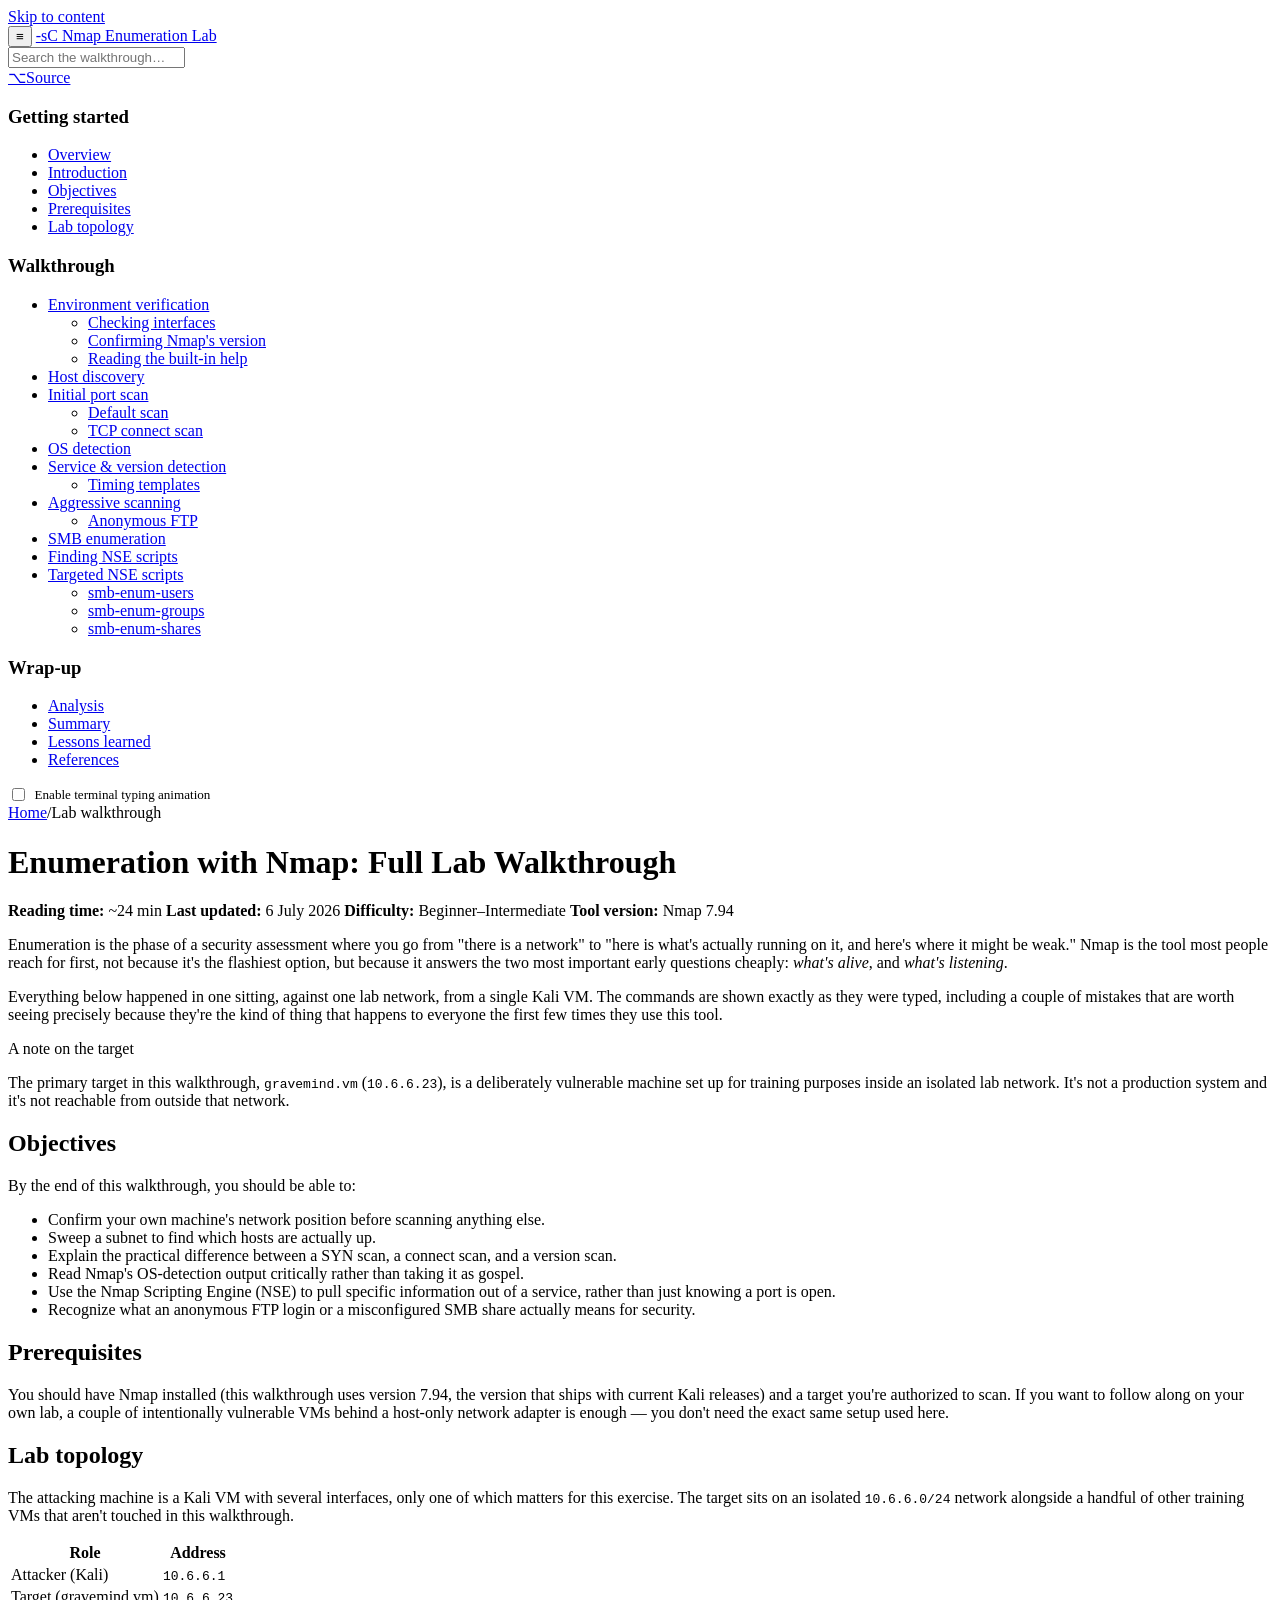
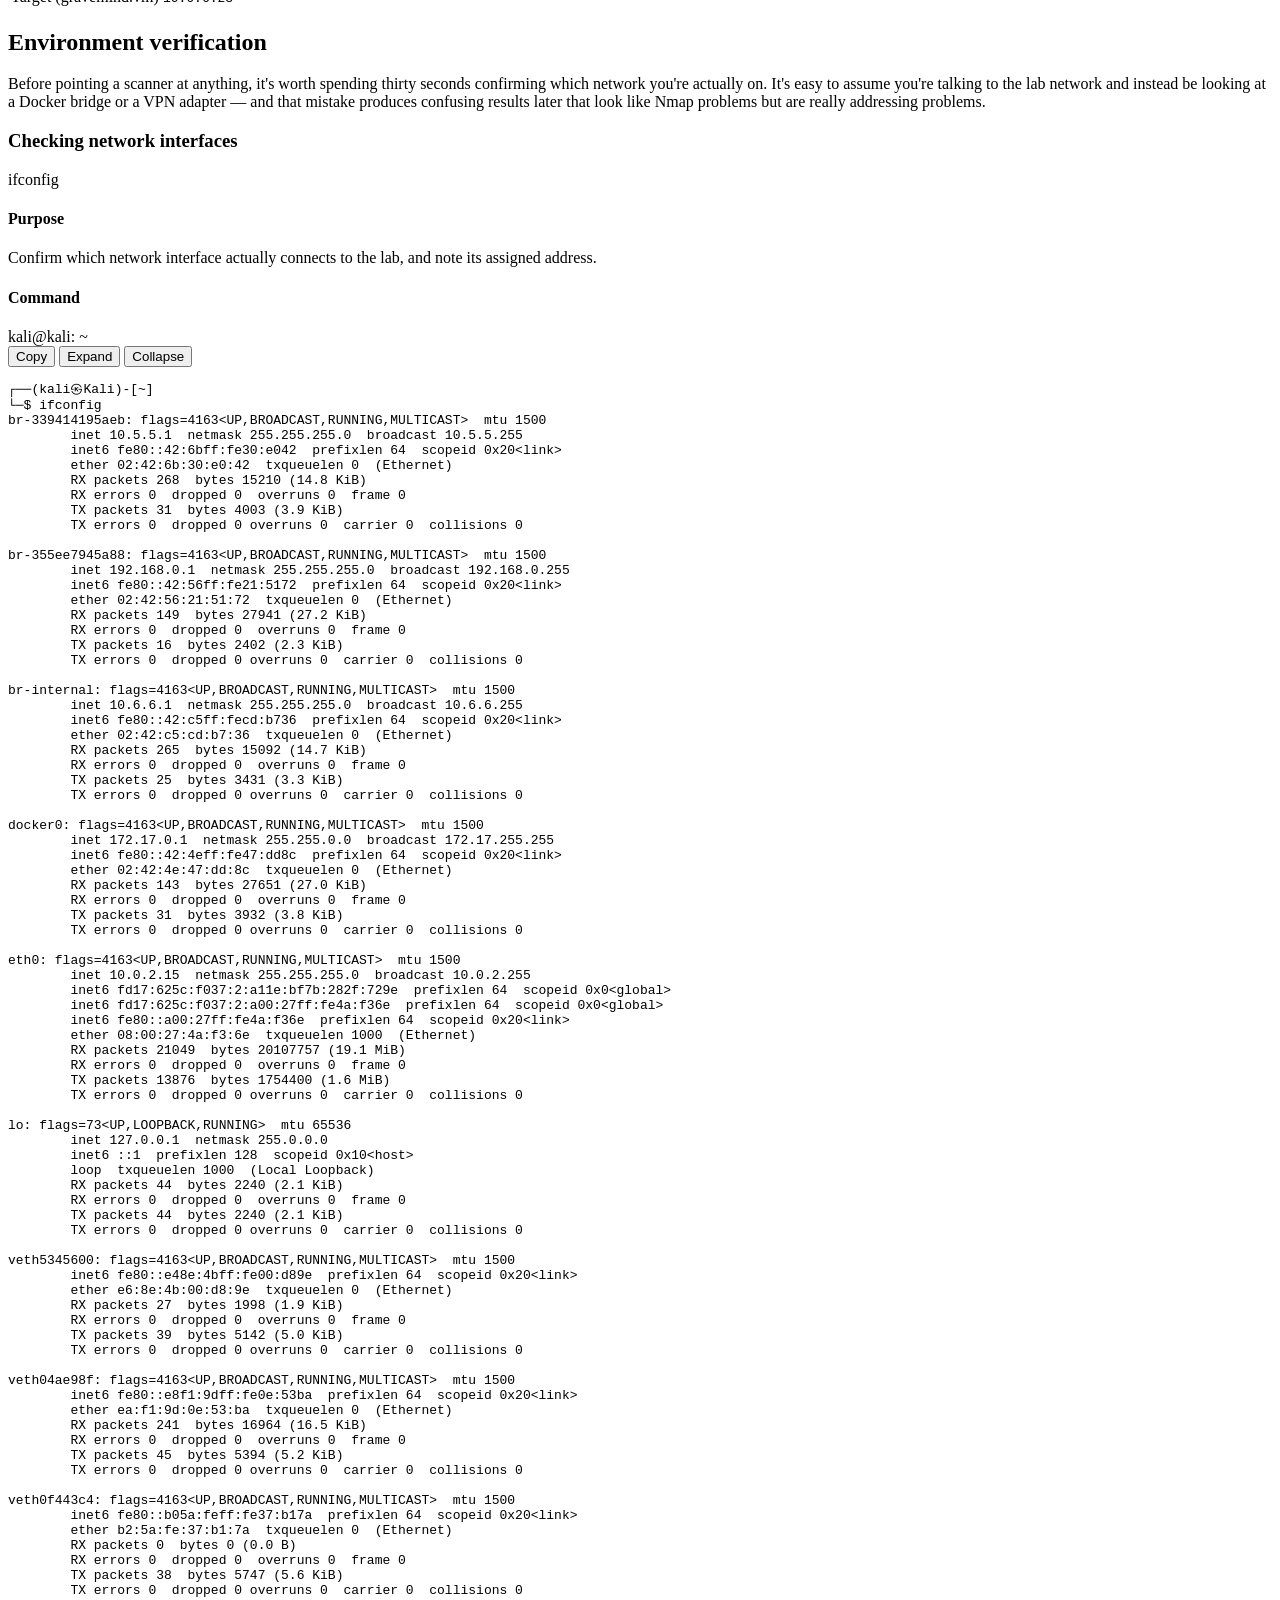
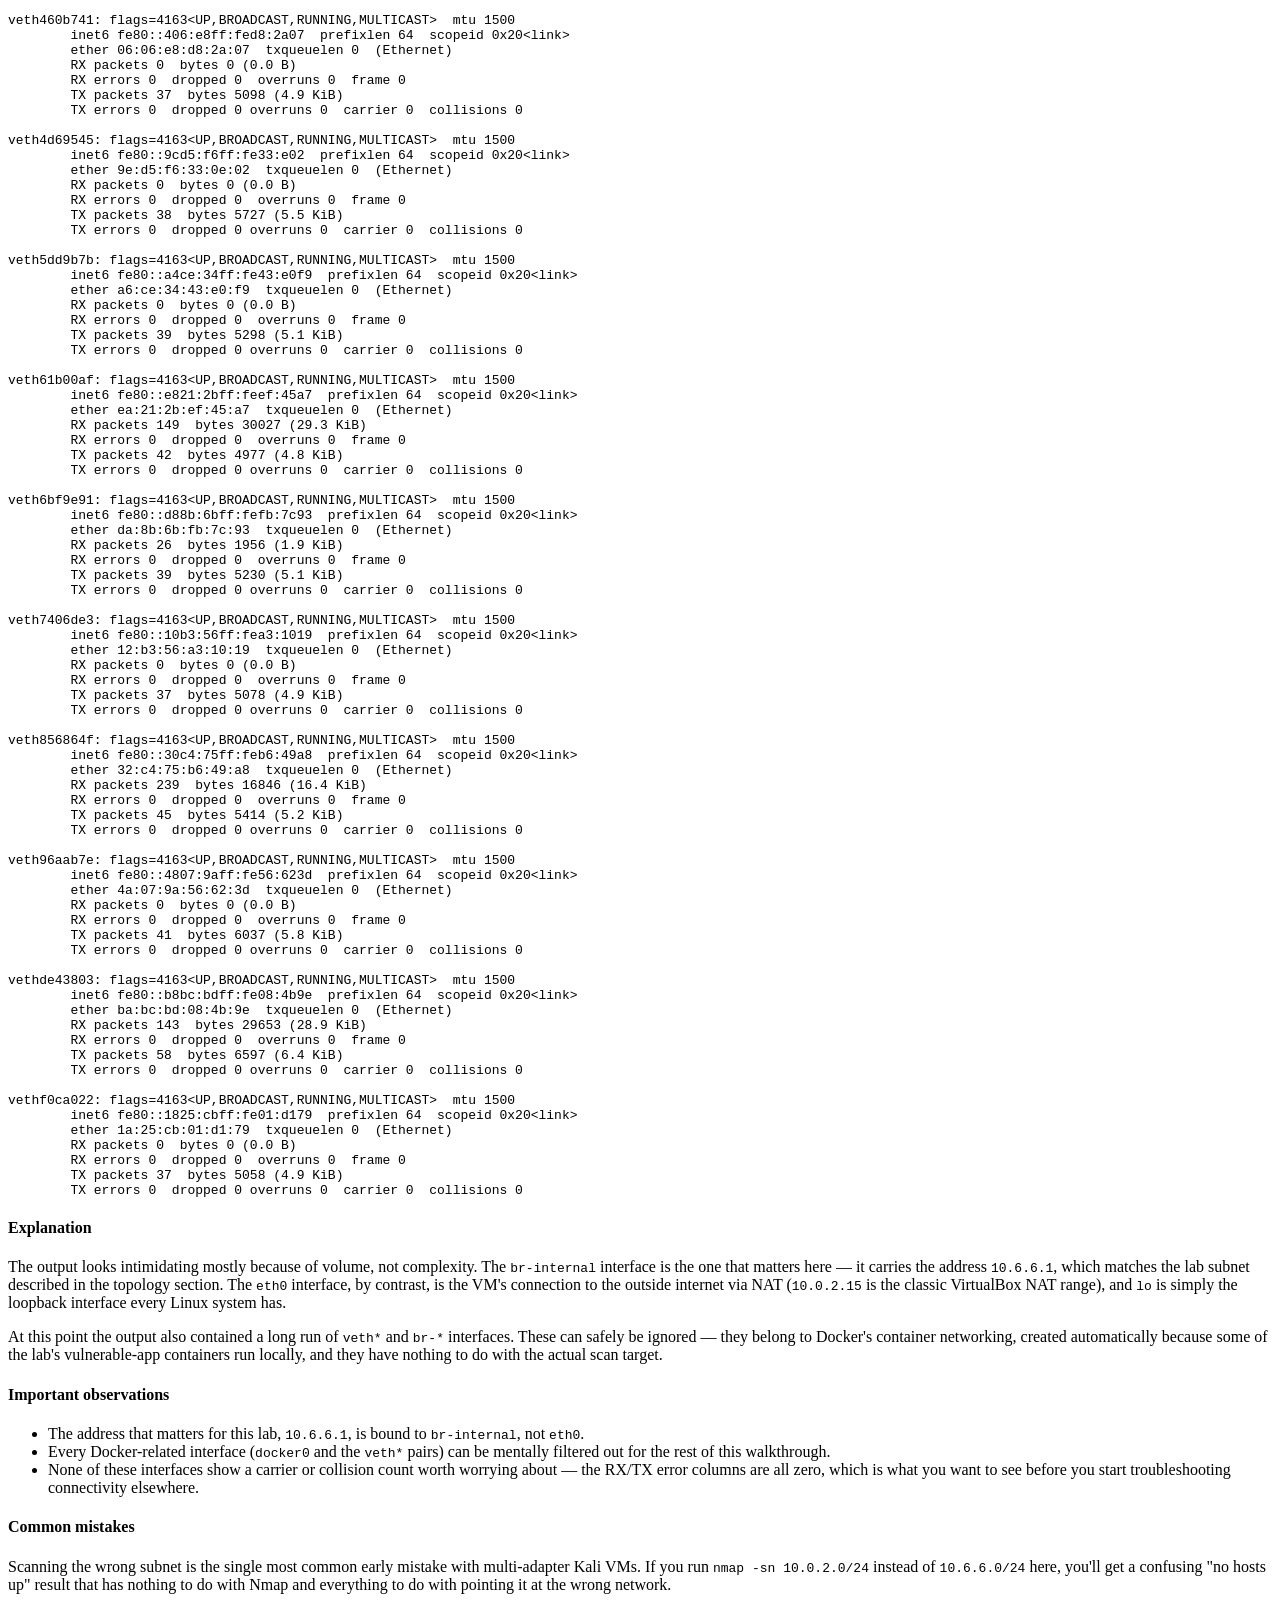
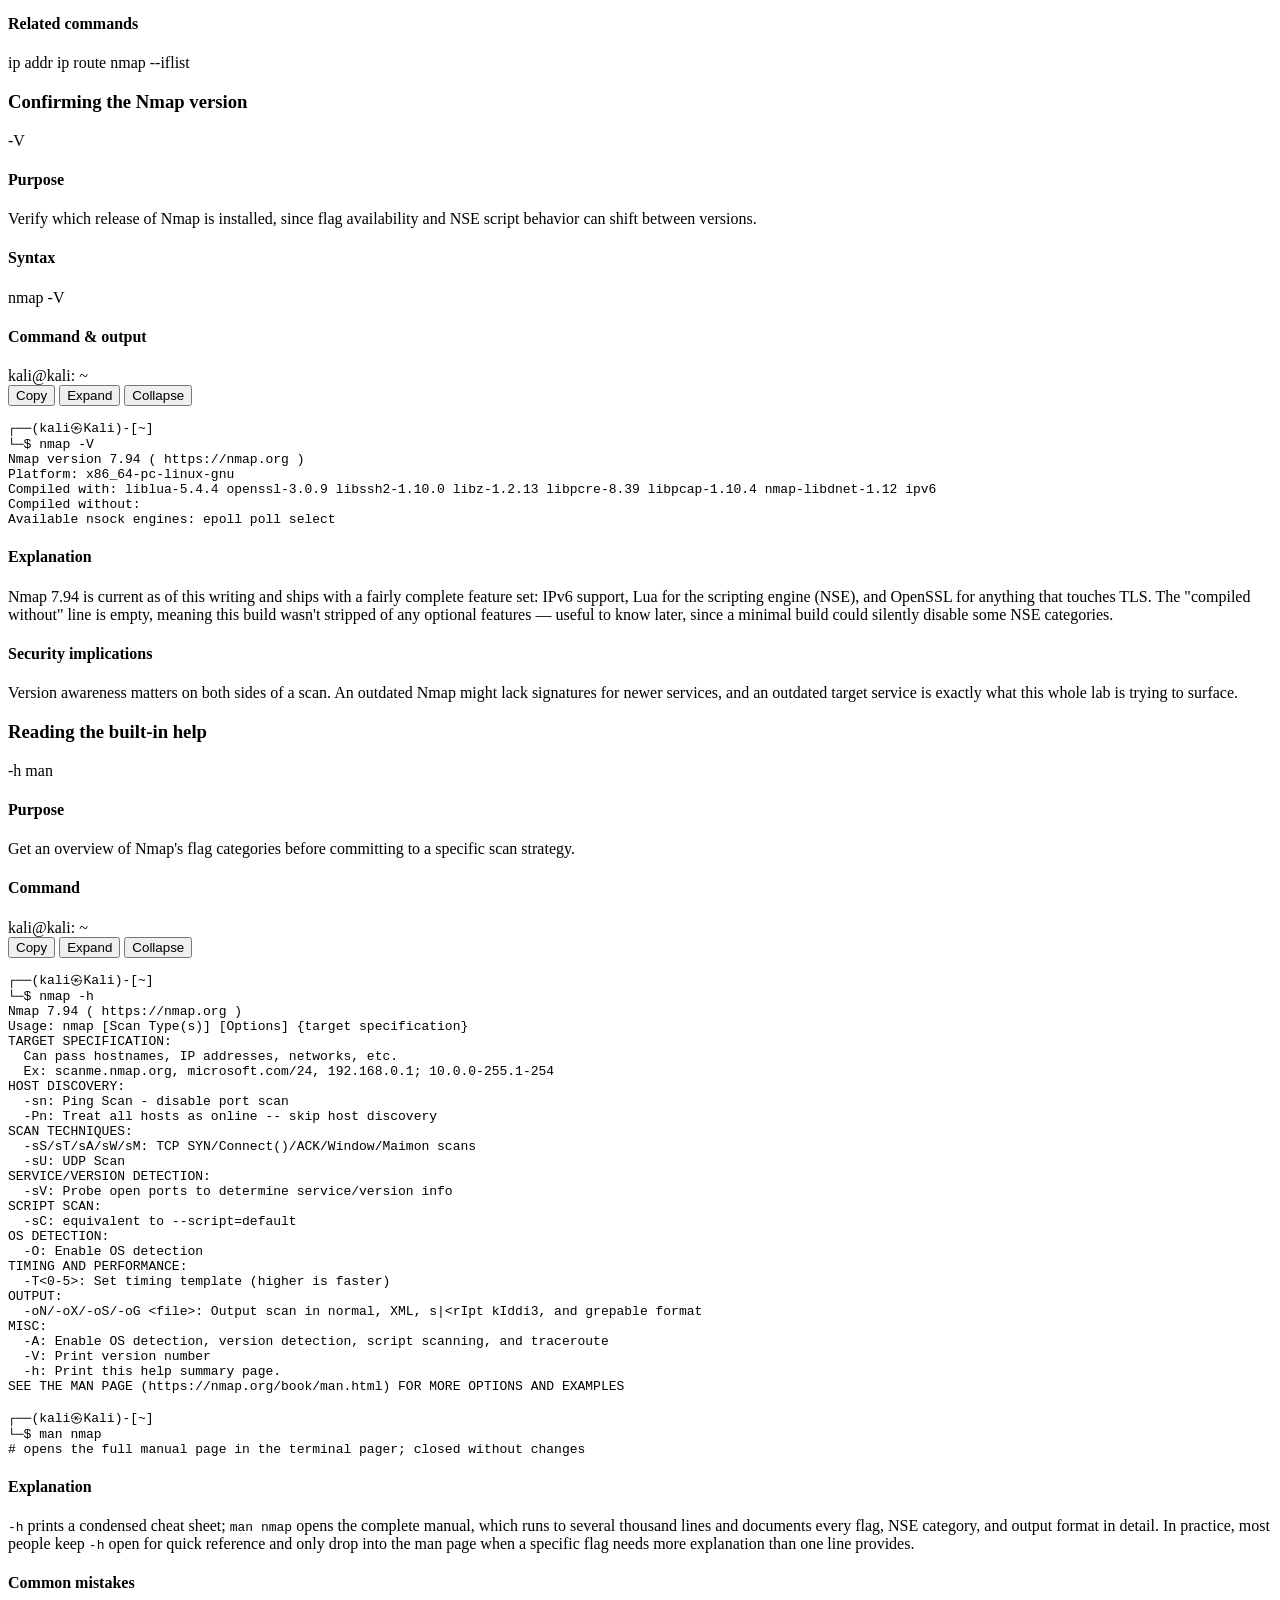
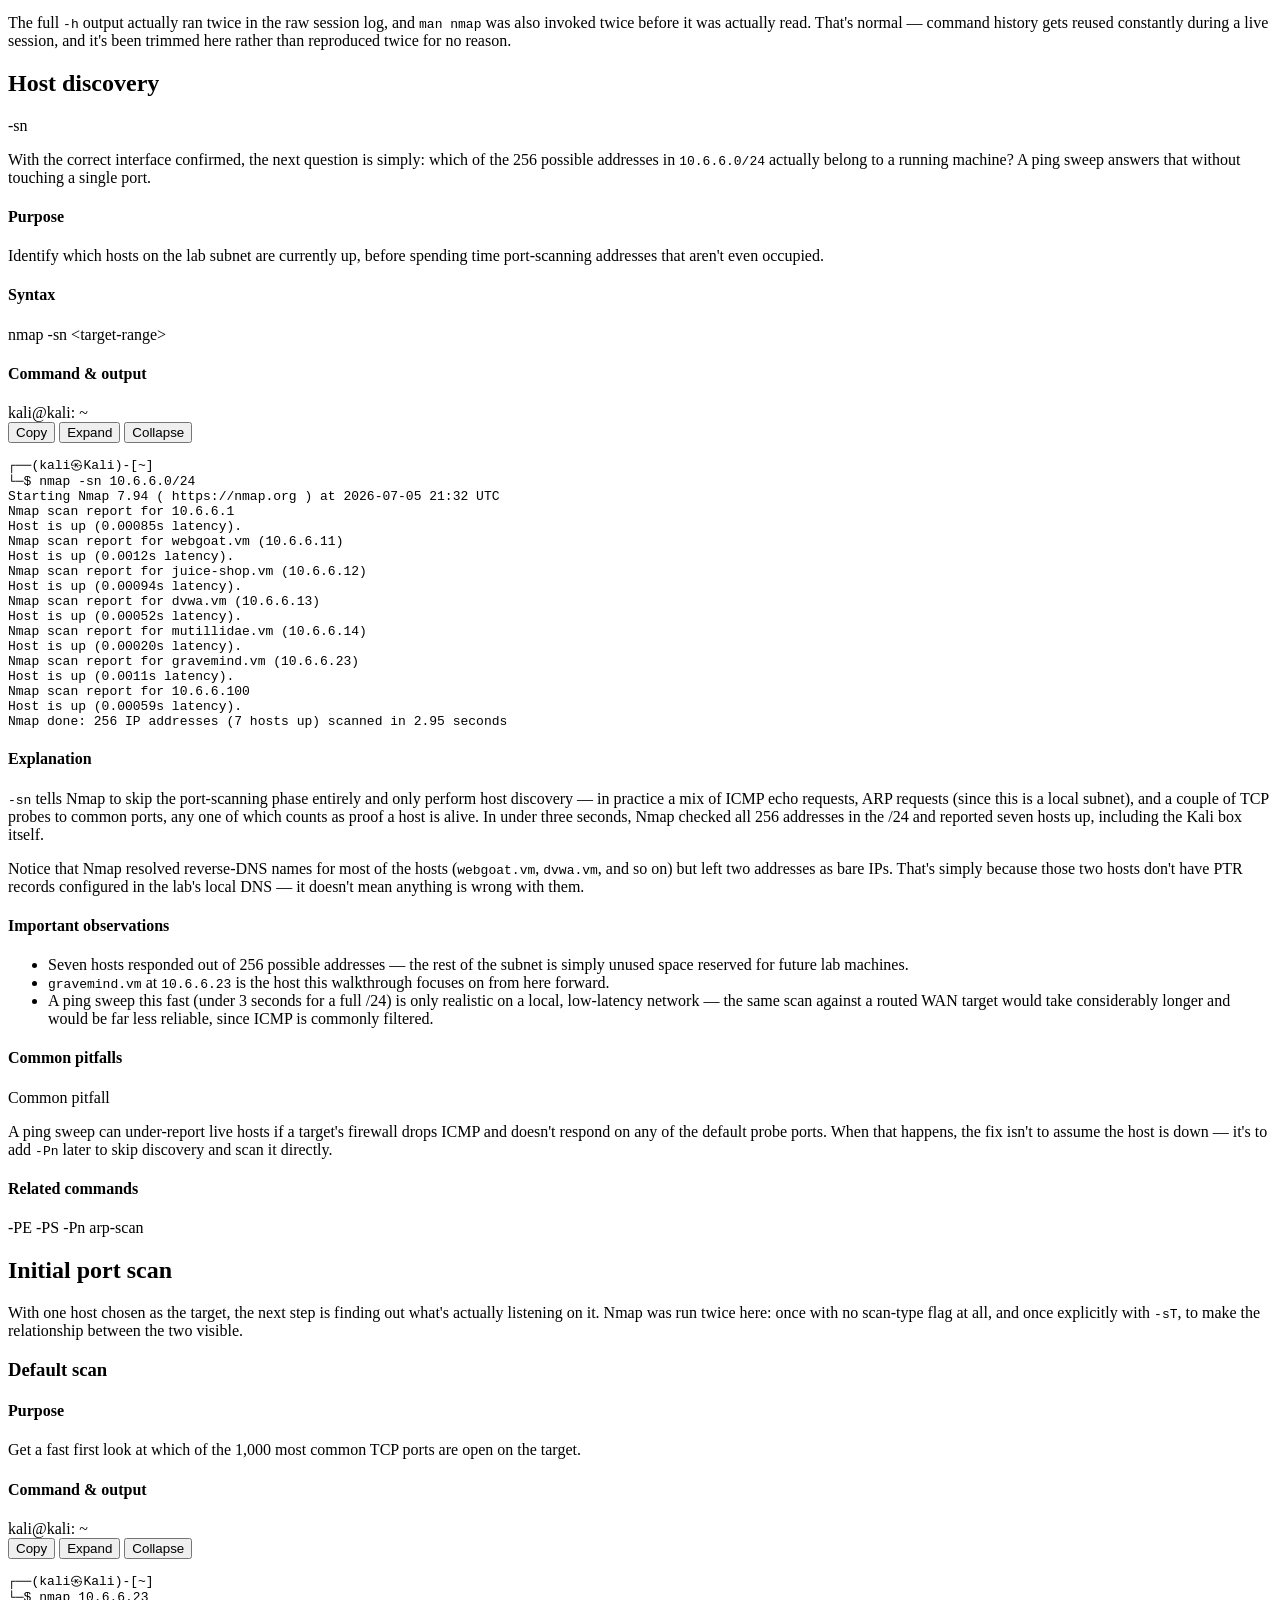
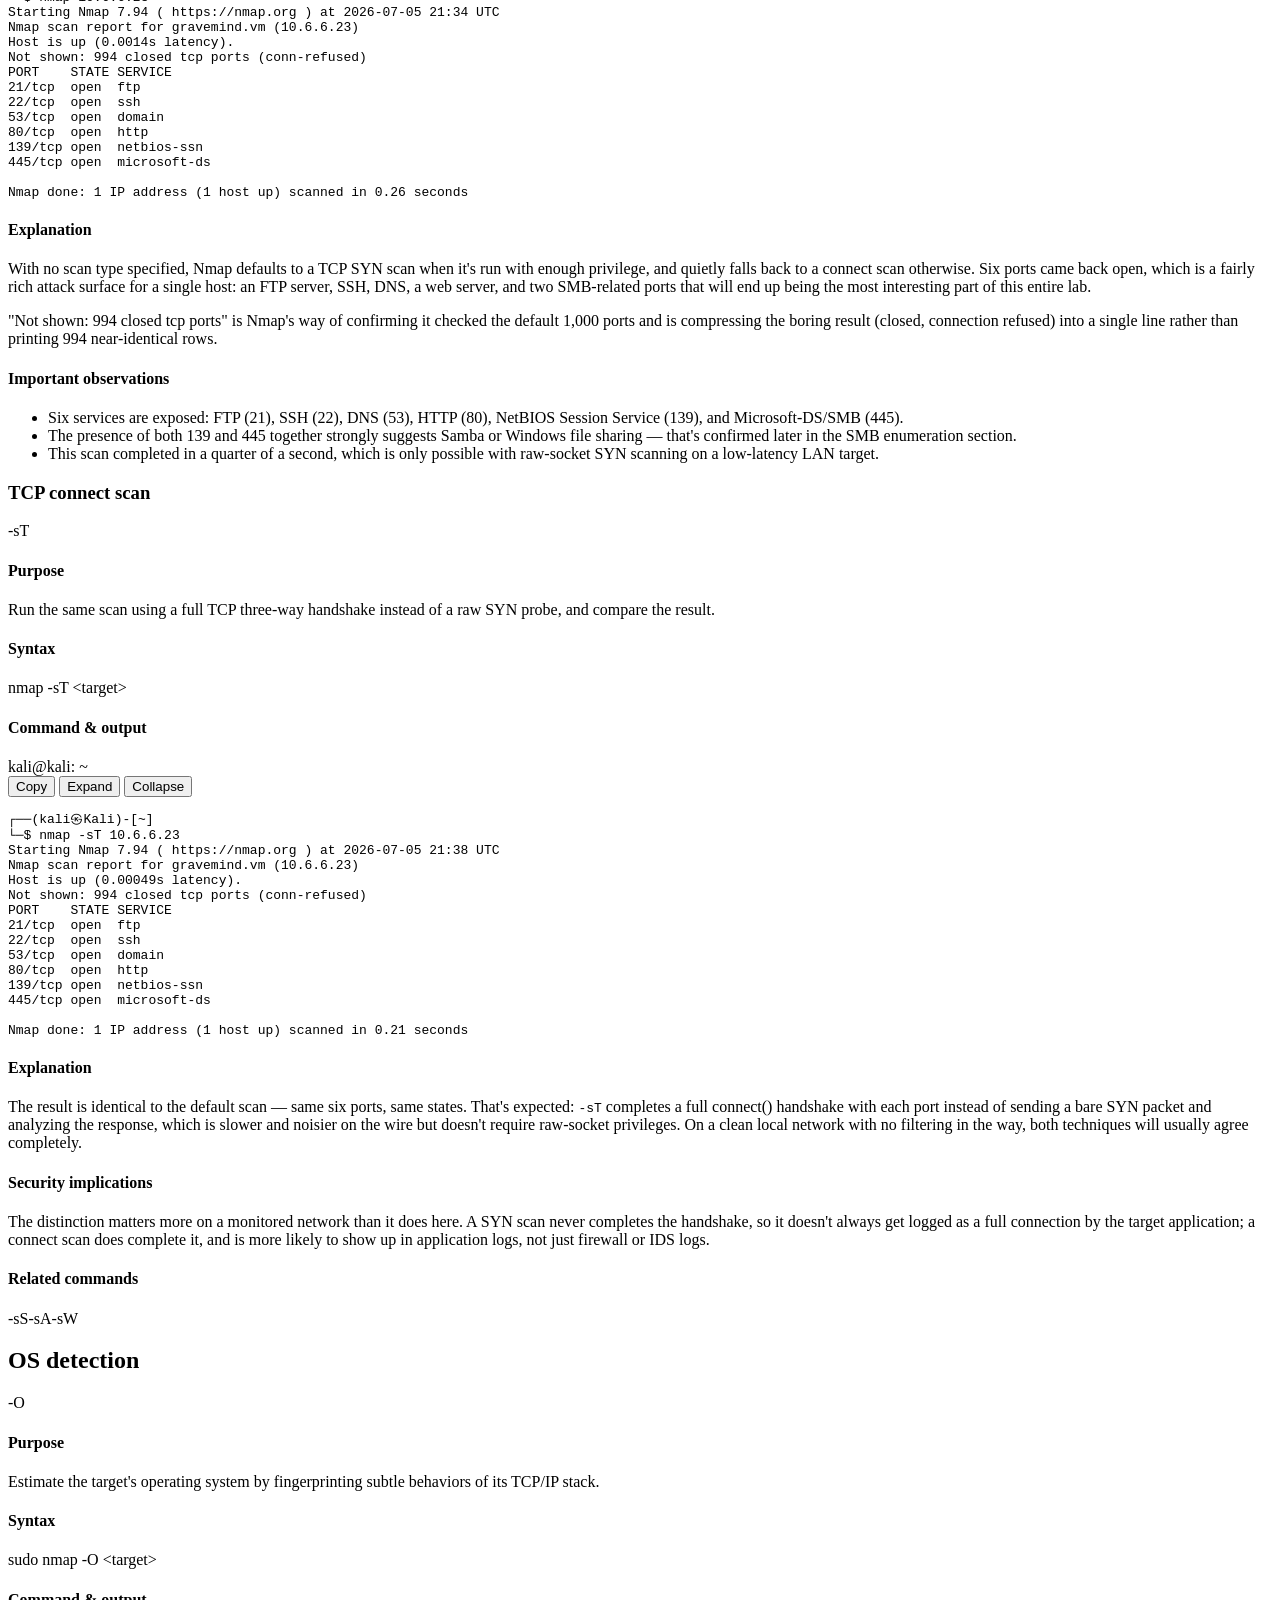
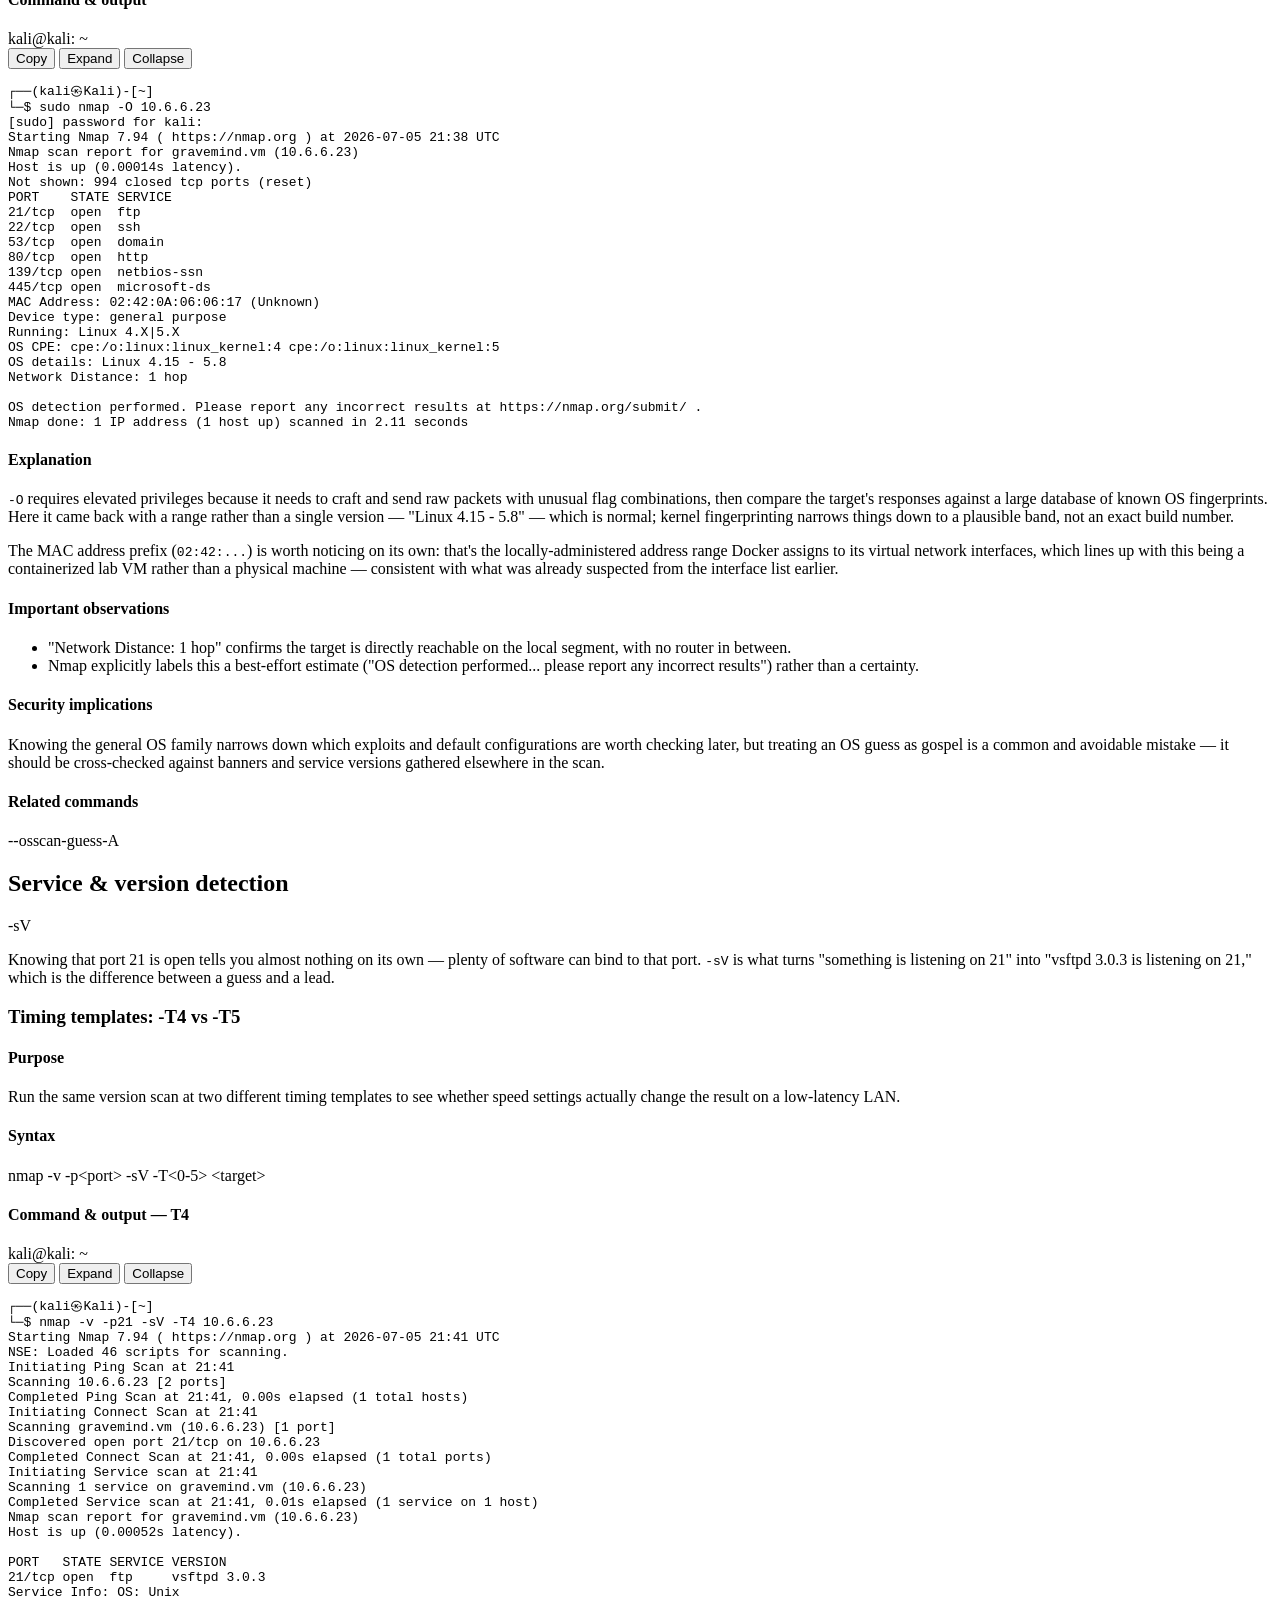
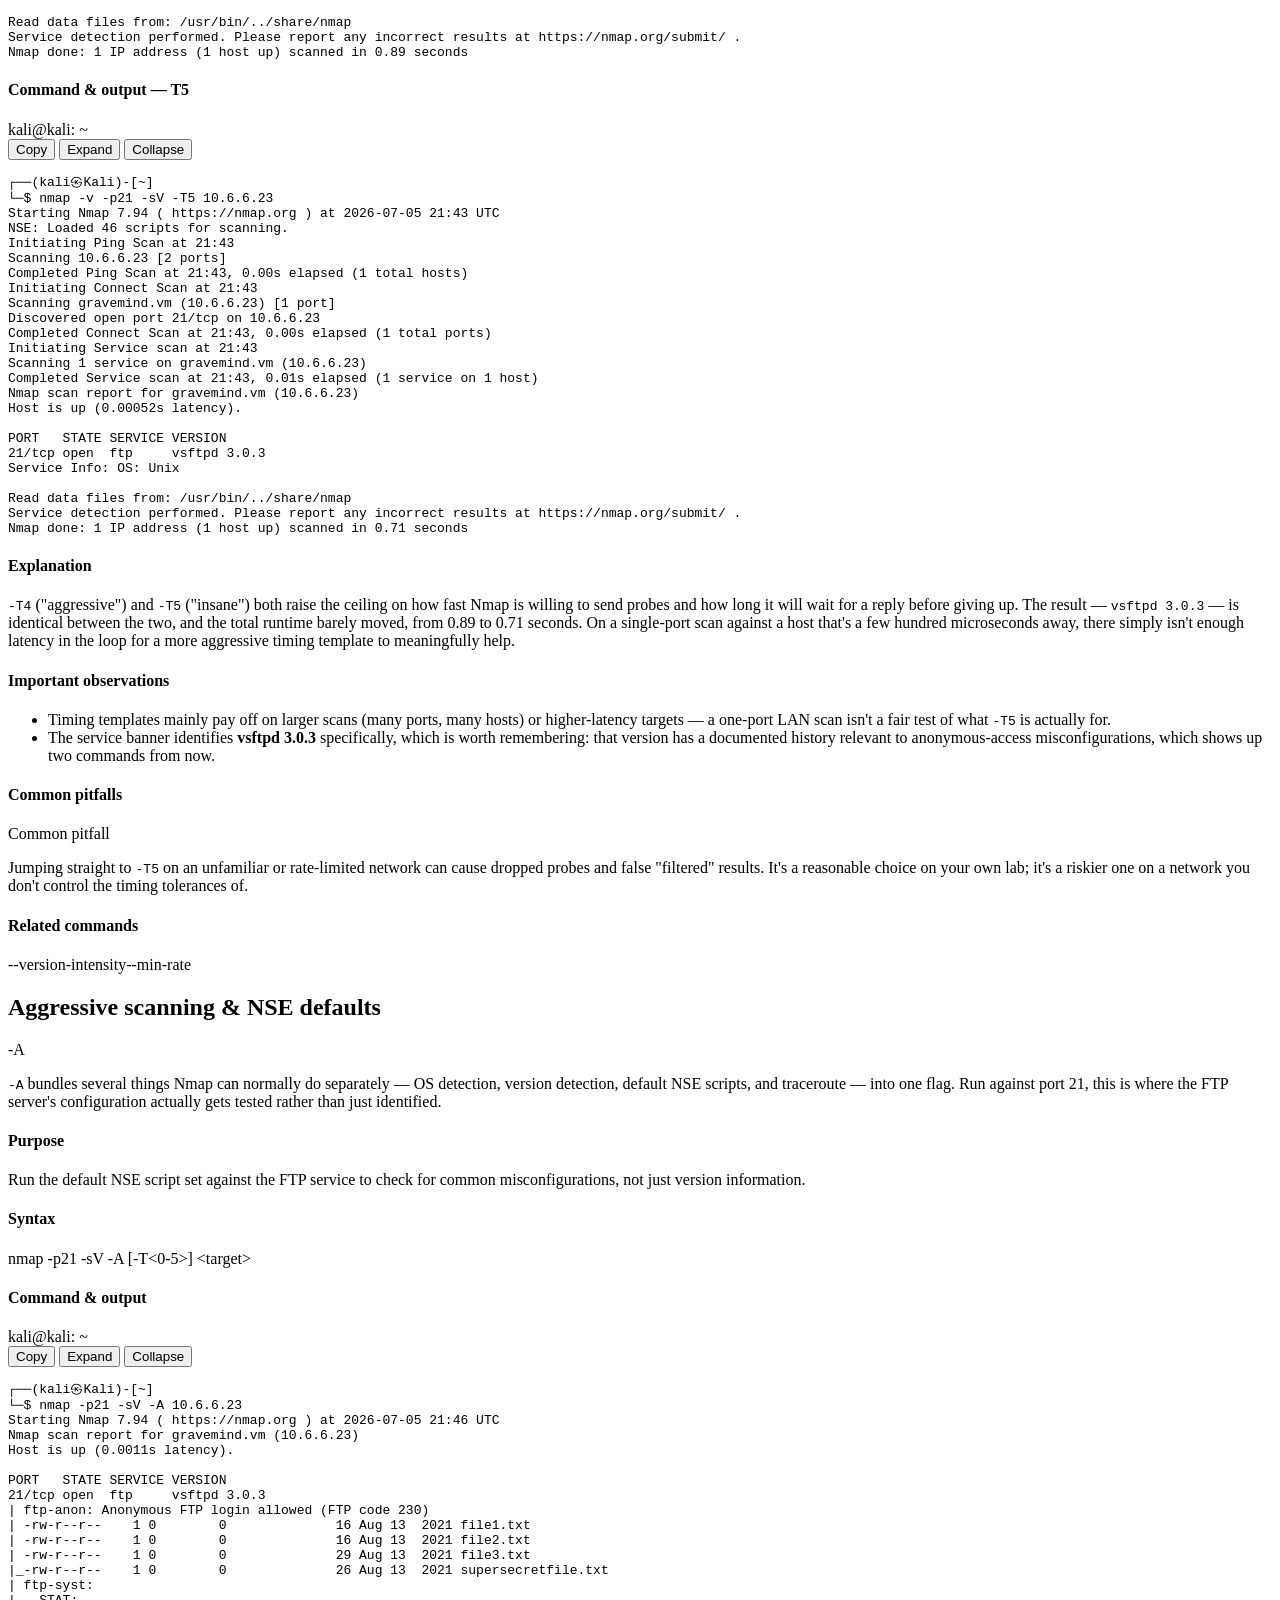
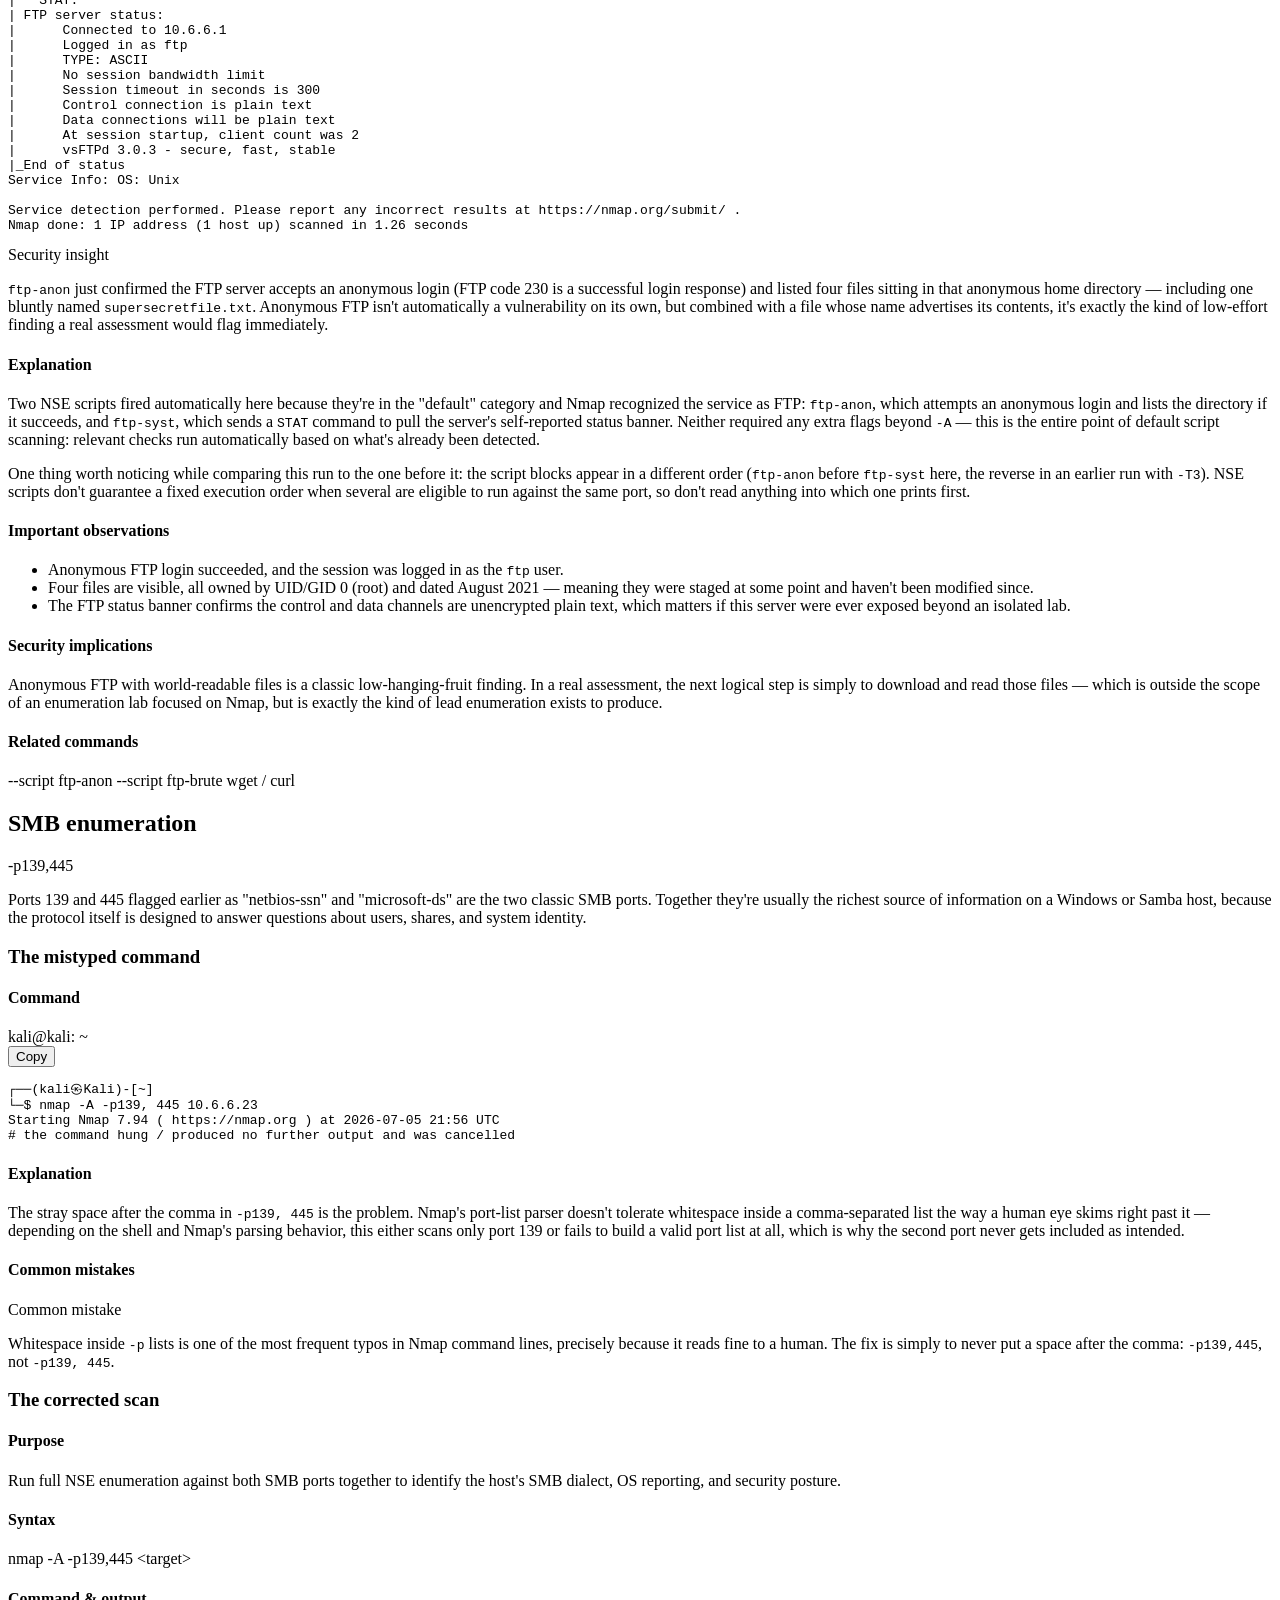
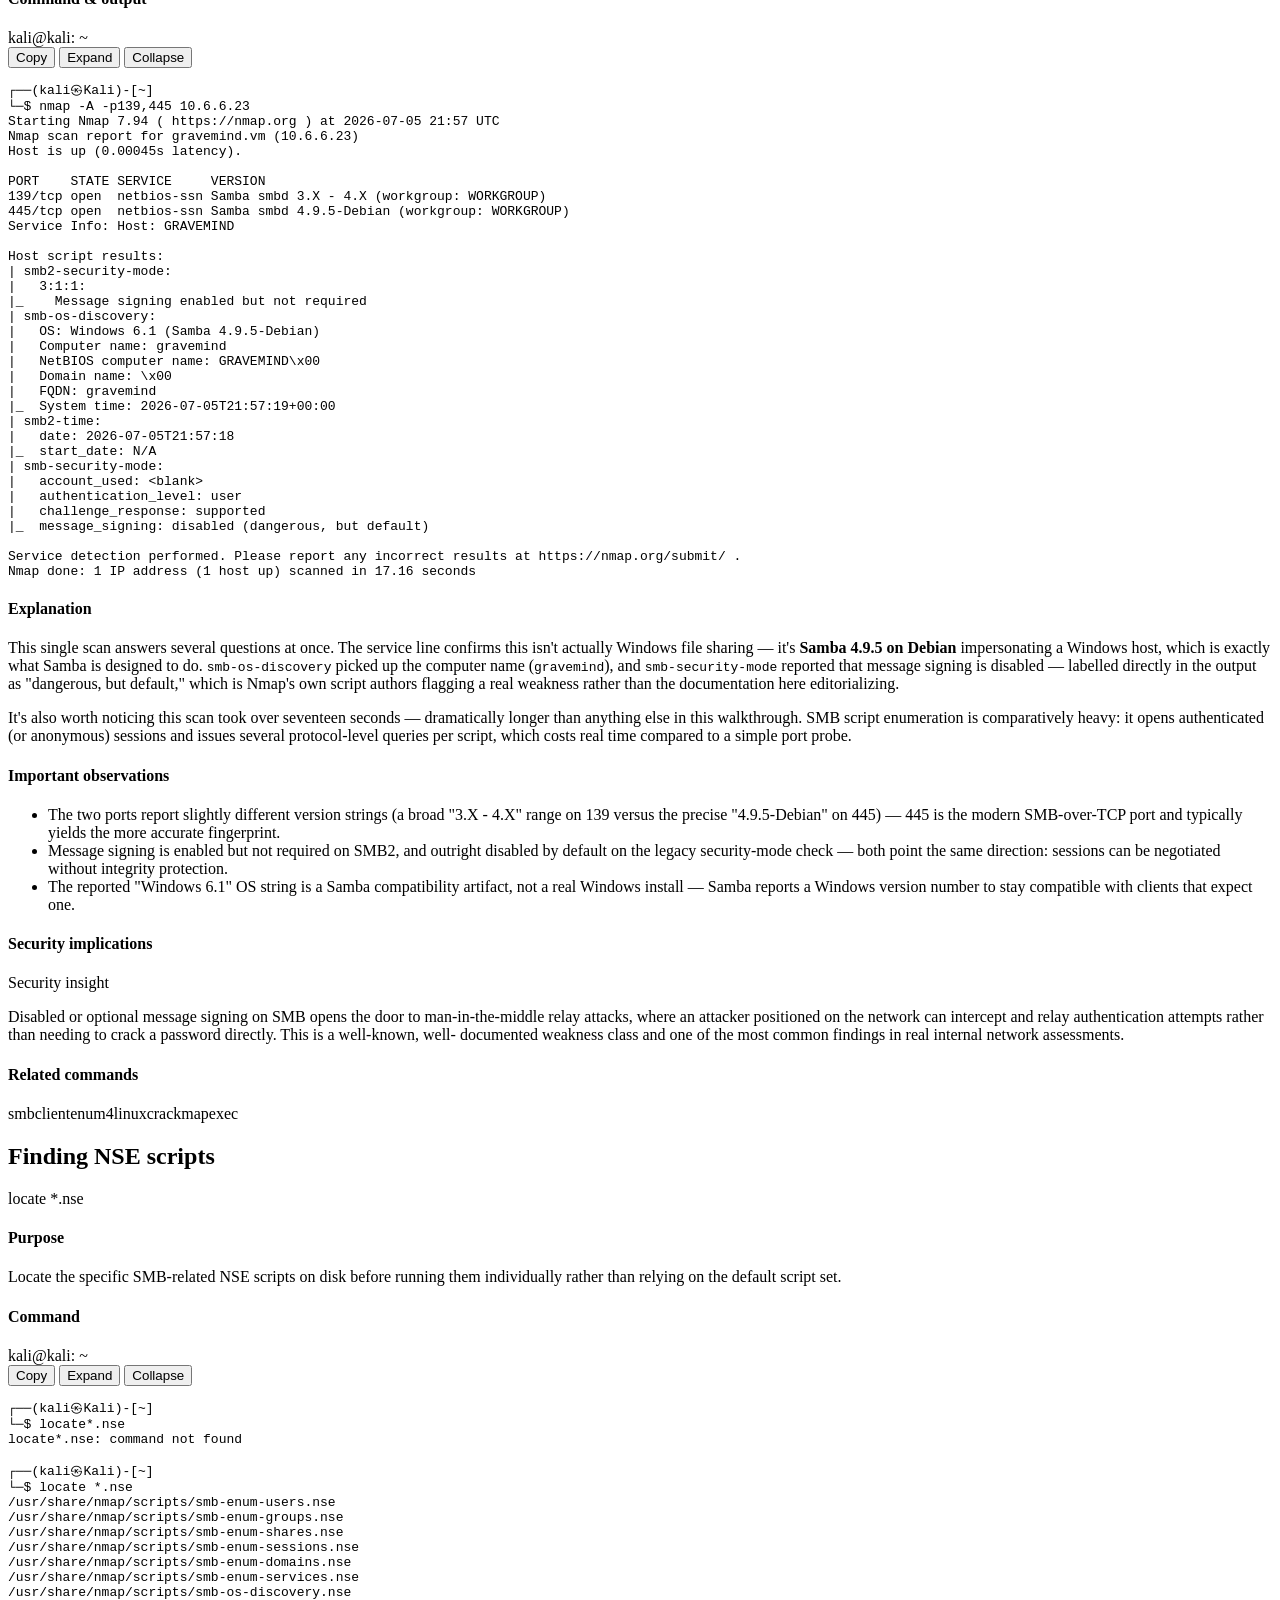
==== lab.html @ b125440e "Add files via upload" ====
<!DOCTYPE html>
<html lang="en">
<head>
<meta charset="UTF-8">
<meta name="viewport" content="width=device-width, initial-scale=1.0">
<title>Enumeration with Nmap — Full Lab Walkthrough</title>
<meta name="description" content="Step-by-step walkthrough of a network enumeration lab: interface verification, host discovery, port scanning, OS detection, service versioning, and SMB enumeration with Nmap.">
<meta property="og:type" content="article">
<meta property="og:title" content="Enumeration with Nmap — Full Lab Walkthrough">
<meta property="og:description" content="Every command from the lab, explained line by line: nmap -sn, -sT, -O, -sV, -A, and targeted SMB NSE scripts.">
<meta property="og:image" content="images/og-cover.png">
<meta name="twitter:card" content="summary_large_image">
<link rel="preconnect" href="https://fonts.googleapis.com">
<link rel="preconnect" href="https://fonts.gstatic.com" crossorigin>
<link href="https://fonts.googleapis.com/css2?family=IBM+Plex+Sans:wght@400;500;600&family=IBM+Plex+Mono:wght@400;500;600&display=swap" rel="stylesheet">
<link rel="stylesheet" href="styles/main.css">
<link rel="icon" href="images/favicon.svg" type="image/svg+xml">
</head>
<body>
<a class="skip-link" href="#main">Skip to content</a>
<div id="progress-bar"></div>

<header class="topbar">
  <button class="menu-toggle" aria-label="Toggle navigation" aria-expanded="false">≡</button>
  <a class="brand" href="index.html"><span class="flag-badge">-sC</span> Nmap Enumeration Lab</a>
  <div class="spacer"></div>
  <div class="search-box">
    <input type="search" id="site-search" placeholder="Search the walkthrough…" aria-label="Search the walkthrough">
    <div class="search-results" id="search-results" role="listbox"></div>
  </div>
  <a class="repo-link" href="https://github.com/" target="_blank" rel="noopener">
    <span aria-hidden="true">⌥</span><span class="repo-text">Source</span>
  </a>
</header>

<div class="shell">
  <!-- ============================= SIDEBAR ============================= -->
  <aside class="sidebar">
    <div class="sidebar-group">
      <h3>Getting started</h3>
      <nav aria-label="Primary">
        <ul>
          <li><a href="index.html">Overview</a></li>
          <li><a href="lab.html#introduction">Introduction</a></li>
          <li><a href="lab.html#objectives">Objectives</a></li>
          <li><a href="lab.html#prerequisites">Prerequisites</a></li>
          <li><a href="lab.html#topology">Lab topology</a></li>
        </ul>
      </nav>
    </div>
    <div class="sidebar-group">
      <h3>Walkthrough</h3>
      <nav aria-label="Walkthrough sections">
        <ul>
          <li>
            <a href="lab.html#environment-verification">Environment verification</a>
            <ul>
              <li><a href="lab.html#checking-interfaces">Checking interfaces</a></li>
              <li><a href="lab.html#confirming-version">Confirming Nmap's version</a></li>
              <li><a href="lab.html#built-in-help">Reading the built-in help</a></li>
            </ul>
          </li>
          <li><a href="lab.html#host-discovery">Host discovery</a></li>
          <li>
            <a href="lab.html#initial-port-scan">Initial port scan</a>
            <ul>
              <li><a href="lab.html#default-scan">Default scan</a></li>
              <li><a href="lab.html#tcp-connect-scan">TCP connect scan</a></li>
            </ul>
          </li>
          <li><a href="lab.html#os-detection">OS detection</a></li>
          <li>
            <a href="lab.html#service-version-detection">Service &amp; version detection</a>
            <ul>
              <li><a href="lab.html#timing-templates">Timing templates</a></li>
            </ul>
          </li>
          <li>
            <a href="lab.html#aggressive-scanning">Aggressive scanning</a>
            <ul>
              <li><a href="lab.html#anonymous-ftp">Anonymous FTP</a></li>
            </ul>
          </li>
          <li><a href="lab.html#smb-enumeration">SMB enumeration</a></li>
          <li><a href="lab.html#finding-scripts">Finding NSE scripts</a></li>
          <li>
            <a href="lab.html#targeted-nse">Targeted NSE scripts</a>
            <ul>
              <li><a href="lab.html#smb-enum-users">smb-enum-users</a></li>
              <li><a href="lab.html#smb-enum-groups">smb-enum-groups</a></li>
              <li><a href="lab.html#smb-enum-shares">smb-enum-shares</a></li>
            </ul>
          </li>
        </ul>
      </nav>
    </div>
    <div class="sidebar-group">
      <h3>Wrap-up</h3>
      <nav aria-label="Wrap-up sections">
        <ul>
          <li><a href="lab.html#analysis">Analysis</a></li>
          <li><a href="lab.html#summary">Summary</a></li>
          <li><a href="lab.html#lessons-learned">Lessons learned</a></li>
          <li><a href="lab.html#references">References</a></li>
        </ul>
      </nav>
    </div>
    <div class="sidebar-group">
      <label style="display:flex;align-items:center;gap:0.5em;font-size:0.82rem;color:var(--text-muted);">
        <input type="checkbox" id="animation-toggle">
        Enable terminal typing animation
      </label>
    </div>
  </aside>

  <!-- ============================== MAIN =============================== -->
  <main id="main">
    <nav class="breadcrumb" aria-label="Breadcrumb">
      <a href="index.html">Home</a><span class="sep">/</span><span class="current">Lab walkthrough</span>
    </nav>

    <h1>Enumeration with Nmap: Full Lab Walkthrough</h1>
    <div class="page-meta">
      <span><strong>Reading time:</strong> ~24 min</span>
      <span><strong>Last updated:</strong> 6 July 2026</span>
      <span><strong>Difficulty:</strong> Beginner–Intermediate</span>
      <span><strong>Tool version:</strong> Nmap 7.94</span>
    </div>

    <section id="introduction">
      <p>
        Enumeration is the phase of a security assessment where you go from "there is a network" to
        "here is what's actually running on it, and here's where it might be weak." Nmap is the tool
        most people reach for first, not because it's the flashiest option, but because it answers the
        two most important early questions cheaply: <em>what's alive</em>, and <em>what's listening</em>.
      </p>
      <p>
        Everything below happened in one sitting, against one lab network, from a single Kali VM. The
        commands are shown exactly as they were typed, including a couple of mistakes that are worth
        seeing precisely because they're the kind of thing that happens to everyone the first few times
        they use this tool.
      </p>
      <div class="callout note" data-search-entry data-search-title="A note on the target" data-search-section="Introduction" data-search-href="#introduction" data-search-text="gravemind vulnerable vm lab target">
        <div class="callout-title">A note on the target</div>
        <p>
          The primary target in this walkthrough, <code>gravemind.vm</code> (<code>10.6.6.23</code>),
          is a deliberately vulnerable machine set up for training purposes inside an isolated lab
          network. It's not a production system and it's not reachable from outside that network.
        </p>
      </div>
    </section>

    <section id="objectives">
      <h2>Objectives</h2>
      <p>By the end of this walkthrough, you should be able to:</p>
      <ul>
        <li>Confirm your own machine's network position before scanning anything else.</li>
        <li>Sweep a subnet to find which hosts are actually up.</li>
        <li>Explain the practical difference between a SYN scan, a connect scan, and a version scan.</li>
        <li>Read Nmap's OS-detection output critically rather than taking it as gospel.</li>
        <li>Use the Nmap Scripting Engine (NSE) to pull specific information out of a service, rather than just knowing a port is open.</li>
        <li>Recognize what an anonymous FTP login or a misconfigured SMB share actually means for security.</li>
      </ul>
    </section>

    <section id="prerequisites">
      <h2>Prerequisites</h2>
      <p>
        You should have Nmap installed (this walkthrough uses version 7.94, the version that ships with
        current Kali releases) and a target you're authorized to scan. If you want to follow along on
        your own lab, a couple of intentionally vulnerable VMs behind a host-only network adapter is
        enough — you don't need the exact same setup used here.
      </p>
    </section>

    <section id="topology">
      <h2>Lab topology</h2>
      <p>
        The attacking machine is a Kali VM with several interfaces, only one of which matters for this
        exercise. The target sits on an isolated <code>10.6.6.0/24</code> network alongside a handful of
        other training VMs that aren't touched in this walkthrough.
      </p>
      <table class="topology-table">
        <thead><tr><th>Role</th><th>Address</th></tr></thead>
        <tbody>
          <tr><td>Attacker (Kali)</td><td><code>10.6.6.1</code></td></tr>
          <tr><td>Target (gravemind.vm)</td><td><code>10.6.6.23</code></td></tr>
        </tbody>
      </table>
    </section>


    <section id="environment-verification">
      <div class="section-head"><h2>Environment verification</h2></div>
      <p>
        Before pointing a scanner at anything, it's worth spending thirty seconds confirming which
        network you're actually on. It's easy to assume you're talking to the lab network and instead
        be looking at a Docker bridge or a VPN adapter — and that mistake produces confusing results
        later that look like Nmap problems but are really addressing problems.
      </p>

      <div class="command-doc" id="checking-interfaces">
        <div class="section-head"><h3>Checking network interfaces</h3><span class="flag-badge">ifconfig</span></div>

        <div class="doc-subsection">
          <h4>Purpose</h4>
          <p>Confirm which network interface actually connects to the lab, and note its assigned address.</p>
        </div>

        <div class="doc-subsection">
          <h4>Command</h4>
          <div class="terminal collapsed" data-search-entry data-search-title="ifconfig" data-search-section="Environment verification" data-search-href="#checking-interfaces" data-search-text="ifconfig interfaces eth0 docker veth bridge">
            <div class="terminal-header">
              <div class="terminal-dots"><span></span><span></span><span></span></div>
              <div class="terminal-title">kali@kali: ~</div>
              <div class="terminal-actions">
                <button class="term-btn js-copy" type="button">Copy</button>
                <button class="term-btn js-expand" type="button">Expand</button>
                <button class="term-btn js-collapse" type="button">Collapse</button>
              </div>
            </div>
            <div class="terminal-body"><pre><span class="prompt-line"><span class="prompt-deco">┌──(</span><span class="prompt-user">kali</span><span class="prompt-deco">㉿</span><span class="prompt-host">Kali</span><span class="prompt-deco">)-[~]</span>
<span class="prompt-deco">└─$</span> <span class="term-cmd" data-animate-line>ifconfig</span></span>
<span class="term-out">br-339414195aeb: flags=4163&lt;UP,BROADCAST,RUNNING,MULTICAST&gt;  mtu 1500
        inet 10.5.5.1  netmask 255.255.255.0  broadcast 10.5.5.255
        inet6 fe80::42:6bff:fe30:e042  prefixlen 64  scopeid 0x20&lt;link&gt;
        ether 02:42:6b:30:e0:42  txqueuelen 0  (Ethernet)
        RX packets 268  bytes 15210 (14.8 KiB)
        RX errors 0  dropped 0  overruns 0  frame 0
        TX packets 31  bytes 4003 (3.9 KiB)
        TX errors 0  dropped 0 overruns 0  carrier 0  collisions 0

br-355ee7945a88: flags=4163&lt;UP,BROADCAST,RUNNING,MULTICAST&gt;  mtu 1500
        inet 192.168.0.1  netmask 255.255.255.0  broadcast 192.168.0.255
        inet6 fe80::42:56ff:fe21:5172  prefixlen 64  scopeid 0x20&lt;link&gt;
        ether 02:42:56:21:51:72  txqueuelen 0  (Ethernet)
        RX packets 149  bytes 27941 (27.2 KiB)
        RX errors 0  dropped 0  overruns 0  frame 0
        TX packets 16  bytes 2402 (2.3 KiB)
        TX errors 0  dropped 0 overruns 0  carrier 0  collisions 0

br-internal: flags=4163&lt;UP,BROADCAST,RUNNING,MULTICAST&gt;  mtu 1500
        inet 10.6.6.1  netmask 255.255.255.0  broadcast 10.6.6.255
        inet6 fe80::42:c5ff:fecd:b736  prefixlen 64  scopeid 0x20&lt;link&gt;
        ether 02:42:c5:cd:b7:36  txqueuelen 0  (Ethernet)
        RX packets 265  bytes 15092 (14.7 KiB)
        RX errors 0  dropped 0  overruns 0  frame 0
        TX packets 25  bytes 3431 (3.3 KiB)
        TX errors 0  dropped 0 overruns 0  carrier 0  collisions 0

docker0: flags=4163&lt;UP,BROADCAST,RUNNING,MULTICAST&gt;  mtu 1500
        inet 172.17.0.1  netmask 255.255.0.0  broadcast 172.17.255.255
        inet6 fe80::42:4eff:fe47:dd8c  prefixlen 64  scopeid 0x20&lt;link&gt;
        ether 02:42:4e:47:dd:8c  txqueuelen 0  (Ethernet)
        RX packets 143  bytes 27651 (27.0 KiB)
        RX errors 0  dropped 0  overruns 0  frame 0
        TX packets 31  bytes 3932 (3.8 KiB)
        TX errors 0  dropped 0 overruns 0  carrier 0  collisions 0

eth0: flags=4163&lt;UP,BROADCAST,RUNNING,MULTICAST&gt;  mtu 1500
        inet 10.0.2.15  netmask 255.255.255.0  broadcast 10.0.2.255
        inet6 fd17:625c:f037:2:a11e:bf7b:282f:729e  prefixlen 64  scopeid 0x0&lt;global&gt;
        inet6 fd17:625c:f037:2:a00:27ff:fe4a:f36e  prefixlen 64  scopeid 0x0&lt;global&gt;
        inet6 fe80::a00:27ff:fe4a:f36e  prefixlen 64  scopeid 0x20&lt;link&gt;
        ether 08:00:27:4a:f3:6e  txqueuelen 1000  (Ethernet)
        RX packets 21049  bytes 20107757 (19.1 MiB)
        RX errors 0  dropped 0  overruns 0  frame 0
        TX packets 13876  bytes 1754400 (1.6 MiB)
        TX errors 0  dropped 0 overruns 0  carrier 0  collisions 0

lo: flags=73&lt;UP,LOOPBACK,RUNNING&gt;  mtu 65536
        inet 127.0.0.1  netmask 255.0.0.0
        inet6 ::1  prefixlen 128  scopeid 0x10&lt;host&gt;
        loop  txqueuelen 1000  (Local Loopback)
        RX packets 44  bytes 2240 (2.1 KiB)
        RX errors 0  dropped 0  overruns 0  frame 0
        TX packets 44  bytes 2240 (2.1 KiB)
        TX errors 0  dropped 0 overruns 0  carrier 0  collisions 0

veth5345600: flags=4163&lt;UP,BROADCAST,RUNNING,MULTICAST&gt;  mtu 1500
        inet6 fe80::e48e:4bff:fe00:d89e  prefixlen 64  scopeid 0x20&lt;link&gt;
        ether e6:8e:4b:00:d8:9e  txqueuelen 0  (Ethernet)
        RX packets 27  bytes 1998 (1.9 KiB)
        RX errors 0  dropped 0  overruns 0  frame 0
        TX packets 39  bytes 5142 (5.0 KiB)
        TX errors 0  dropped 0 overruns 0  carrier 0  collisions 0

veth04ae98f: flags=4163&lt;UP,BROADCAST,RUNNING,MULTICAST&gt;  mtu 1500
        inet6 fe80::e8f1:9dff:fe0e:53ba  prefixlen 64  scopeid 0x20&lt;link&gt;
        ether ea:f1:9d:0e:53:ba  txqueuelen 0  (Ethernet)
        RX packets 241  bytes 16964 (16.5 KiB)
        RX errors 0  dropped 0  overruns 0  frame 0
        TX packets 45  bytes 5394 (5.2 KiB)
        TX errors 0  dropped 0 overruns 0  carrier 0  collisions 0

veth0f443c4: flags=4163&lt;UP,BROADCAST,RUNNING,MULTICAST&gt;  mtu 1500
        inet6 fe80::b05a:feff:fe37:b17a  prefixlen 64  scopeid 0x20&lt;link&gt;
        ether b2:5a:fe:37:b1:7a  txqueuelen 0  (Ethernet)
        RX packets 0  bytes 0 (0.0 B)
        RX errors 0  dropped 0  overruns 0  frame 0
        TX packets 38  bytes 5747 (5.6 KiB)
        TX errors 0  dropped 0 overruns 0  carrier 0  collisions 0

veth460b741: flags=4163&lt;UP,BROADCAST,RUNNING,MULTICAST&gt;  mtu 1500
        inet6 fe80::406:e8ff:fed8:2a07  prefixlen 64  scopeid 0x20&lt;link&gt;
        ether 06:06:e8:d8:2a:07  txqueuelen 0  (Ethernet)
        RX packets 0  bytes 0 (0.0 B)
        RX errors 0  dropped 0  overruns 0  frame 0
        TX packets 37  bytes 5098 (4.9 KiB)
        TX errors 0  dropped 0 overruns 0  carrier 0  collisions 0

veth4d69545: flags=4163&lt;UP,BROADCAST,RUNNING,MULTICAST&gt;  mtu 1500
        inet6 fe80::9cd5:f6ff:fe33:e02  prefixlen 64  scopeid 0x20&lt;link&gt;
        ether 9e:d5:f6:33:0e:02  txqueuelen 0  (Ethernet)
        RX packets 0  bytes 0 (0.0 B)
        RX errors 0  dropped 0  overruns 0  frame 0
        TX packets 38  bytes 5727 (5.5 KiB)
        TX errors 0  dropped 0 overruns 0  carrier 0  collisions 0

veth5dd9b7b: flags=4163&lt;UP,BROADCAST,RUNNING,MULTICAST&gt;  mtu 1500
        inet6 fe80::a4ce:34ff:fe43:e0f9  prefixlen 64  scopeid 0x20&lt;link&gt;
        ether a6:ce:34:43:e0:f9  txqueuelen 0  (Ethernet)
        RX packets 0  bytes 0 (0.0 B)
        RX errors 0  dropped 0  overruns 0  frame 0
        TX packets 39  bytes 5298 (5.1 KiB)
        TX errors 0  dropped 0 overruns 0  carrier 0  collisions 0

veth61b00af: flags=4163&lt;UP,BROADCAST,RUNNING,MULTICAST&gt;  mtu 1500
        inet6 fe80::e821:2bff:feef:45a7  prefixlen 64  scopeid 0x20&lt;link&gt;
        ether ea:21:2b:ef:45:a7  txqueuelen 0  (Ethernet)
        RX packets 149  bytes 30027 (29.3 KiB)
        RX errors 0  dropped 0  overruns 0  frame 0
        TX packets 42  bytes 4977 (4.8 KiB)
        TX errors 0  dropped 0 overruns 0  carrier 0  collisions 0

veth6bf9e91: flags=4163&lt;UP,BROADCAST,RUNNING,MULTICAST&gt;  mtu 1500
        inet6 fe80::d88b:6bff:fefb:7c93  prefixlen 64  scopeid 0x20&lt;link&gt;
        ether da:8b:6b:fb:7c:93  txqueuelen 0  (Ethernet)
        RX packets 26  bytes 1956 (1.9 KiB)
        RX errors 0  dropped 0  overruns 0  frame 0
        TX packets 39  bytes 5230 (5.1 KiB)
        TX errors 0  dropped 0 overruns 0  carrier 0  collisions 0

veth7406de3: flags=4163&lt;UP,BROADCAST,RUNNING,MULTICAST&gt;  mtu 1500
        inet6 fe80::10b3:56ff:fea3:1019  prefixlen 64  scopeid 0x20&lt;link&gt;
        ether 12:b3:56:a3:10:19  txqueuelen 0  (Ethernet)
        RX packets 0  bytes 0 (0.0 B)
        RX errors 0  dropped 0  overruns 0  frame 0
        TX packets 37  bytes 5078 (4.9 KiB)
        TX errors 0  dropped 0 overruns 0  carrier 0  collisions 0

veth856864f: flags=4163&lt;UP,BROADCAST,RUNNING,MULTICAST&gt;  mtu 1500
        inet6 fe80::30c4:75ff:feb6:49a8  prefixlen 64  scopeid 0x20&lt;link&gt;
        ether 32:c4:75:b6:49:a8  txqueuelen 0  (Ethernet)
        RX packets 239  bytes 16846 (16.4 KiB)
        RX errors 0  dropped 0  overruns 0  frame 0
        TX packets 45  bytes 5414 (5.2 KiB)
        TX errors 0  dropped 0 overruns 0  carrier 0  collisions 0

veth96aab7e: flags=4163&lt;UP,BROADCAST,RUNNING,MULTICAST&gt;  mtu 1500
        inet6 fe80::4807:9aff:fe56:623d  prefixlen 64  scopeid 0x20&lt;link&gt;
        ether 4a:07:9a:56:62:3d  txqueuelen 0  (Ethernet)
        RX packets 0  bytes 0 (0.0 B)
        RX errors 0  dropped 0  overruns 0  frame 0
        TX packets 41  bytes 6037 (5.8 KiB)
        TX errors 0  dropped 0 overruns 0  carrier 0  collisions 0

vethde43803: flags=4163&lt;UP,BROADCAST,RUNNING,MULTICAST&gt;  mtu 1500
        inet6 fe80::b8bc:bdff:fe08:4b9e  prefixlen 64  scopeid 0x20&lt;link&gt;
        ether ba:bc:bd:08:4b:9e  txqueuelen 0  (Ethernet)
        RX packets 143  bytes 29653 (28.9 KiB)
        RX errors 0  dropped 0  overruns 0  frame 0
        TX packets 58  bytes 6597 (6.4 KiB)
        TX errors 0  dropped 0 overruns 0  carrier 0  collisions 0

vethf0ca022: flags=4163&lt;UP,BROADCAST,RUNNING,MULTICAST&gt;  mtu 1500
        inet6 fe80::1825:cbff:fe01:d179  prefixlen 64  scopeid 0x20&lt;link&gt;
        ether 1a:25:cb:01:d1:79  txqueuelen 0  (Ethernet)
        RX packets 0  bytes 0 (0.0 B)
        RX errors 0  dropped 0  overruns 0  frame 0
        TX packets 37  bytes 5058 (4.9 KiB)
        TX errors 0  dropped 0 overruns 0  carrier 0  collisions 0</span></pre></div>
          </div>
        </div>

        <div class="doc-subsection">
          <h4>Explanation</h4>
          <p>
            The output looks intimidating mostly because of volume, not complexity. The <code>br-internal</code>
            interface is the one that matters here — it carries the address <code>10.6.6.1</code>, which
            matches the lab subnet described in the topology section. The <code>eth0</code> interface, by
            contrast, is the VM's connection to the outside internet via NAT (<code>10.0.2.15</code> is the
            classic VirtualBox NAT range), and <code>lo</code> is simply the loopback interface every Linux
            system has.
          </p>
          <p>
            At this point the output also contained a long run of <code>veth*</code> and <code>br-*</code>
            interfaces. These can safely be ignored — they belong to Docker's container networking, created
            automatically because some of the lab's vulnerable-app containers run locally, and they have
            nothing to do with the actual scan target.
          </p>
        </div>

        <div class="doc-subsection">
          <h4>Important observations</h4>
          <ul>
            <li>The address that matters for this lab, <code>10.6.6.1</code>, is bound to <code>br-internal</code>, not <code>eth0</code>.</li>
            <li>Every Docker-related interface (<code>docker0</code> and the <code>veth*</code> pairs) can be mentally filtered out for the rest of this walkthrough.</li>
            <li>None of these interfaces show a carrier or collision count worth worrying about — the RX/TX error columns are all zero, which is what you want to see before you start troubleshooting connectivity elsewhere.</li>
          </ul>
        </div>

        <div class="doc-subsection">
          <h4>Common mistakes</h4>
          <p>
            Scanning the wrong subnet is the single most common early mistake with multi-adapter Kali
            VMs. If you run <code>nmap -sn 10.0.2.0/24</code> instead of <code>10.6.6.0/24</code> here,
            you'll get a confusing "no hosts up" result that has nothing to do with Nmap and everything to
            do with pointing it at the wrong network.
          </p>
        </div>

        <div class="doc-subsection">
          <h4>Related commands</h4>
          <div class="related-tags">
            <span class="flag-badge">ip addr</span>
            <span class="flag-badge">ip route</span>
            <span class="flag-badge">nmap --iflist</span>
          </div>
        </div>
      </div>

      <div class="command-doc" id="confirming-version">
        <div class="section-head"><h3>Confirming the Nmap version</h3><span class="flag-badge">-V</span></div>
        <div class="doc-subsection">
          <h4>Purpose</h4>
          <p>Verify which release of Nmap is installed, since flag availability and NSE script behavior can shift between versions.</p>
        </div>
        <div class="doc-subsection">
          <h4>Syntax</h4>
          <span class="syntax-line">nmap -V</span>
        </div>
        <div class="doc-subsection">
          <h4>Command &amp; output</h4>
          <div class="terminal" data-search-entry data-search-title="nmap -V" data-search-section="Environment verification" data-search-href="#confirming-version" data-search-text="nmap version 7.94 liblua openssl libssh2">
            <div class="terminal-header">
              <div class="terminal-dots"><span></span><span></span><span></span></div>
              <div class="terminal-title">kali@kali: ~</div>
              <div class="terminal-actions">
                <button class="term-btn js-copy" type="button">Copy</button>
                <button class="term-btn js-expand" type="button">Expand</button>
                <button class="term-btn js-collapse" type="button">Collapse</button>
              </div>
            </div>
            <div class="terminal-body"><pre><span class="prompt-line"><span class="prompt-deco">┌──(</span><span class="prompt-user">kali</span><span class="prompt-deco">㉿</span><span class="prompt-host">Kali</span><span class="prompt-deco">)-[~]</span>
<span class="prompt-deco">└─$</span> <span class="term-cmd">nmap</span> <span class="term-flag-tok">-V</span></span>
<span class="term-out">Nmap version 7.94 ( https://nmap.org )
Platform: x86_64-pc-linux-gnu
Compiled with: liblua-5.4.4 openssl-3.0.9 libssh2-1.10.0 libz-1.2.13 libpcre-8.39 libpcap-1.10.4 nmap-libdnet-1.12 ipv6
Compiled without:
Available nsock engines: epoll poll select</span></pre></div>
          </div>
        </div>
        <div class="doc-subsection">
          <h4>Explanation</h4>
          <p>
            Nmap 7.94 is current as of this writing and ships with a fairly complete feature set: IPv6
            support, Lua for the scripting engine (NSE), and OpenSSL for anything that touches TLS. The
            "compiled without" line is empty, meaning this build wasn't stripped of any optional features
            — useful to know later, since a minimal build could silently disable some NSE categories.
          </p>
        </div>
        <div class="doc-subsection">
          <h4>Security implications</h4>
          <p>
            Version awareness matters on both sides of a scan. An outdated Nmap might lack signatures for
            newer services, and an outdated target service is exactly what this whole lab is trying to
            surface.
          </p>
        </div>
      </div>

      <div class="command-doc" id="built-in-help">
        <div class="section-head"><h3>Reading the built-in help</h3><span class="flag-badge">-h</span> <span class="flag-badge">man</span></div>
        <div class="doc-subsection">
          <h4>Purpose</h4>
          <p>Get an overview of Nmap's flag categories before committing to a specific scan strategy.</p>
        </div>
        <div class="doc-subsection">
          <h4>Command</h4>
          <div class="terminal collapsed" data-search-entry data-search-title="nmap -h / man nmap" data-search-section="Environment verification" data-search-href="#built-in-help" data-search-text="nmap help man page target specification scan techniques timing">
            <div class="terminal-header">
              <div class="terminal-dots"><span></span><span></span><span></span></div>
              <div class="terminal-title">kali@kali: ~</div>
              <div class="terminal-actions">
                <button class="term-btn js-copy" type="button">Copy</button>
                <button class="term-btn js-expand" type="button">Expand</button>
                <button class="term-btn js-collapse" type="button">Collapse</button>
              </div>
            </div>
            <div class="terminal-body"><pre><span class="prompt-line"><span class="prompt-deco">┌──(</span><span class="prompt-user">kali</span><span class="prompt-deco">㉿</span><span class="prompt-host">Kali</span><span class="prompt-deco">)-[~]</span>
<span class="prompt-deco">└─$</span> <span class="term-cmd">nmap</span> <span class="term-flag-tok">-h</span></span>
<span class="term-out">Nmap 7.94 ( https://nmap.org )
Usage: nmap [Scan Type(s)] [Options] {target specification}
TARGET SPECIFICATION:
  Can pass hostnames, IP addresses, networks, etc.
  Ex: scanme.nmap.org, microsoft.com/24, 192.168.0.1; 10.0.0-255.1-254
HOST DISCOVERY:
  -sn: Ping Scan - disable port scan
  -Pn: Treat all hosts as online -- skip host discovery
SCAN TECHNIQUES:
  -sS/sT/sA/sW/sM: TCP SYN/Connect()/ACK/Window/Maimon scans
  -sU: UDP Scan
SERVICE/VERSION DETECTION:
  -sV: Probe open ports to determine service/version info
SCRIPT SCAN:
  -sC: equivalent to --script=default
OS DETECTION:
  -O: Enable OS detection
TIMING AND PERFORMANCE:
  -T&lt;0-5&gt;: Set timing template (higher is faster)
OUTPUT:
  -oN/-oX/-oS/-oG &lt;file&gt;: Output scan in normal, XML, s|&lt;rIpt kIddi3, and grepable format
MISC:
  -A: Enable OS detection, version detection, script scanning, and traceroute
  -V: Print version number
  -h: Print this help summary page.
SEE THE MAN PAGE (https://nmap.org/book/man.html) FOR MORE OPTIONS AND EXAMPLES</span>

<span class="prompt-line"><span class="prompt-deco">┌──(</span><span class="prompt-user">kali</span><span class="prompt-deco">㉿</span><span class="prompt-host">Kali</span><span class="prompt-deco">)-[~]</span>
<span class="prompt-deco">└─$</span> <span class="term-cmd">man</span> <span class="term-arg">nmap</span></span>
<span class="term-comment"># opens the full manual page in the terminal pager; closed without changes</span></pre></div>
          </div>
        </div>
        <div class="doc-subsection">
          <h4>Explanation</h4>
          <p>
            <code>-h</code> prints a condensed cheat sheet; <code>man nmap</code> opens the complete manual,
            which runs to several thousand lines and documents every flag, NSE category, and output format
            in detail. In practice, most people keep <code>-h</code> open for quick reference and only drop
            into the man page when a specific flag needs more explanation than one line provides.
          </p>
        </div>
        <div class="doc-subsection">
          <h4>Common mistakes</h4>
          <p>
            The full <code>-h</code> output actually ran twice in the raw session log, and <code>man nmap</code>
            was also invoked twice before it was actually read. That's normal — command history gets reused
            constantly during a live session, and it's been trimmed here rather than reproduced twice for
            no reason.
          </p>
        </div>
      </div>
    </section>

    <section id="host-discovery">
      <div class="section-head"><h2>Host discovery</h2><span class="flag-badge">-sn</span></div>
      <p>
        With the correct interface confirmed, the next question is simply: which of the 256 possible
        addresses in <code>10.6.6.0/24</code> actually belong to a running machine? A ping sweep answers
        that without touching a single port.
      </p>

      <div class="command-doc" id="sweeping-the-subnet">
        <div class="doc-subsection">
          <h4>Purpose</h4>
          <p>Identify which hosts on the lab subnet are currently up, before spending time port-scanning addresses that aren't even occupied.</p>
        </div>
        <div class="doc-subsection">
          <h4>Syntax</h4>
          <span class="syntax-line">nmap -sn &lt;target-range&gt;</span>
        </div>
        <div class="doc-subsection">
          <h4>Command &amp; output</h4>
          <div class="terminal" data-search-entry data-search-title="nmap -sn 10.6.6.0/24" data-search-section="Host discovery" data-search-href="#sweeping-the-subnet" data-search-text="ping scan sweep subnet host discovery webgoat juice-shop dvwa mutillidae gravemind">
            <div class="terminal-header">
              <div class="terminal-dots"><span></span><span></span><span></span></div>
              <div class="terminal-title">kali@kali: ~</div>
              <div class="terminal-actions">
                <button class="term-btn js-copy" type="button">Copy</button>
                <button class="term-btn js-expand" type="button">Expand</button>
                <button class="term-btn js-collapse" type="button">Collapse</button>
              </div>
            </div>
            <div class="terminal-body"><pre><span class="prompt-line"><span class="prompt-deco">┌──(</span><span class="prompt-user">kali</span><span class="prompt-deco">㉿</span><span class="prompt-host">Kali</span><span class="prompt-deco">)-[~]</span>
<span class="prompt-deco">└─$</span> <span class="term-cmd">nmap</span> <span class="term-flag-tok">-sn</span> <span class="term-arg">10.6.6.0/24</span></span>
<span class="term-out">Starting Nmap 7.94 ( https://nmap.org ) at 2026-07-05 21:32 UTC
Nmap scan report for 10.6.6.1
Host is up (0.00085s latency).
Nmap scan report for webgoat.vm (10.6.6.11)
Host is up (0.0012s latency).
Nmap scan report for juice-shop.vm (10.6.6.12)
Host is up (0.00094s latency).
Nmap scan report for dvwa.vm (10.6.6.13)
Host is up (0.00052s latency).
Nmap scan report for mutillidae.vm (10.6.6.14)
Host is up (0.00020s latency).
Nmap scan report for gravemind.vm (10.6.6.23)
Host is up (0.0011s latency).
Nmap scan report for 10.6.6.100
Host is up (0.00059s latency).
Nmap done: 256 IP addresses (7 hosts up) scanned in 2.95 seconds</span></pre></div>
          </div>
        </div>
        <div class="doc-subsection">
          <h4>Explanation</h4>
          <p>
            <code>-sn</code> tells Nmap to skip the port-scanning phase entirely and only perform host
            discovery — in practice a mix of ICMP echo requests, ARP requests (since this is a local
            subnet), and a couple of TCP probes to common ports, any one of which counts as proof a host
            is alive. In under three seconds, Nmap checked all 256 addresses in the /24 and reported seven
            hosts up, including the Kali box itself.
          </p>
          <p>
            Notice that Nmap resolved reverse-DNS names for most of the hosts (<code>webgoat.vm</code>,
            <code>dvwa.vm</code>, and so on) but left two addresses as bare IPs. That's simply because
            those two hosts don't have PTR records configured in the lab's local DNS — it doesn't mean
            anything is wrong with them.
          </p>
        </div>
        <div class="doc-subsection">
          <h4>Important observations</h4>
          <ul>
            <li>Seven hosts responded out of 256 possible addresses — the rest of the subnet is simply unused space reserved for future lab machines.</li>
            <li><code>gravemind.vm</code> at <code>10.6.6.23</code> is the host this walkthrough focuses on from here forward.</li>
            <li>A ping sweep this fast (under 3 seconds for a full /24) is only realistic on a local, low-latency network — the same scan against a routed WAN target would take considerably longer and would be far less reliable, since ICMP is commonly filtered.</li>
          </ul>
        </div>
        <div class="doc-subsection">
          <h4>Common pitfalls</h4>
          <div class="callout warning">
            <div class="callout-title">Common pitfall</div>
            <p>
              A ping sweep can under-report live hosts if a target's firewall drops ICMP and doesn't
              respond on any of the default probe ports. When that happens, the fix isn't to assume the
              host is down — it's to add <code>-Pn</code> later to skip discovery and scan it directly.
            </p>
          </div>
        </div>
        <div class="doc-subsection">
          <h4>Related commands</h4>
          <div class="related-tags">
            <span class="flag-badge">-PE</span>
            <span class="flag-badge">-PS</span>
            <span class="flag-badge">-Pn</span>
            <span class="flag-badge">arp-scan</span>
          </div>
        </div>
      </div>
    </section>

    <section id="initial-port-scan">
      <div class="section-head"><h2>Initial port scan</h2></div>
      <p>
        With one host chosen as the target, the next step is finding out what's actually listening on
        it. Nmap was run twice here: once with no scan-type flag at all, and once explicitly with
        <code>-sT</code>, to make the relationship between the two visible.
      </p>

      <div class="command-doc" id="default-scan">
        <div class="section-head"><h3>Default scan</h3></div>
        <div class="doc-subsection">
          <h4>Purpose</h4>
          <p>Get a fast first look at which of the 1,000 most common TCP ports are open on the target.</p>
        </div>
        <div class="doc-subsection">
          <h4>Command &amp; output</h4>
          <div class="terminal" data-search-entry data-search-title="nmap 10.6.6.23 (default scan)" data-search-section="Initial port scan" data-search-href="#default-scan" data-search-text="default scan open ports ftp ssh domain http netbios microsoft-ds">
            <div class="terminal-header">
              <div class="terminal-dots"><span></span><span></span><span></span></div>
              <div class="terminal-title">kali@kali: ~</div>
              <div class="terminal-actions">
                <button class="term-btn js-copy" type="button">Copy</button>
                <button class="term-btn js-expand" type="button">Expand</button>
                <button class="term-btn js-collapse" type="button">Collapse</button>
              </div>
            </div>
            <div class="terminal-body"><pre><span class="prompt-line"><span class="prompt-deco">┌──(</span><span class="prompt-user">kali</span><span class="prompt-deco">㉿</span><span class="prompt-host">Kali</span><span class="prompt-deco">)-[~]</span>
<span class="prompt-deco">└─$</span> <span class="term-cmd">nmap</span> <span class="term-arg">10.6.6.23</span></span>
<span class="term-out">Starting Nmap 7.94 ( https://nmap.org ) at 2026-07-05 21:34 UTC
Nmap scan report for gravemind.vm (10.6.6.23)
Host is up (0.0014s latency).
Not shown: 994 closed tcp ports (conn-refused)
PORT    STATE SERVICE
21/tcp  open  ftp
22/tcp  open  ssh
53/tcp  open  domain
80/tcp  open  http
139/tcp open  netbios-ssn
445/tcp open  microsoft-ds

Nmap done: 1 IP address (1 host up) scanned in 0.26 seconds</span></pre></div>
          </div>
        </div>
        <div class="doc-subsection">
          <h4>Explanation</h4>
          <p>
            With no scan type specified, Nmap defaults to a TCP SYN scan when it's run with enough
            privilege, and quietly falls back to a connect scan otherwise. Six ports came back open,
            which is a fairly rich attack surface for a single host: an FTP server, SSH, DNS, a web
            server, and two SMB-related ports that will end up being the most interesting part of this
            entire lab.
          </p>
          <p>
            "Not shown: 994 closed tcp ports" is Nmap's way of confirming it checked the default 1,000
            ports and is compressing the boring result (closed, connection refused) into a single line
            rather than printing 994 near-identical rows.
          </p>
        </div>
        <div class="doc-subsection">
          <h4>Important observations</h4>
          <ul>
            <li>Six services are exposed: FTP (21), SSH (22), DNS (53), HTTP (80), NetBIOS Session Service (139), and Microsoft-DS/SMB (445).</li>
            <li>The presence of both 139 and 445 together strongly suggests Samba or Windows file sharing — that's confirmed later in the SMB enumeration section.</li>
            <li>This scan completed in a quarter of a second, which is only possible with raw-socket SYN scanning on a low-latency LAN target.</li>
          </ul>
        </div>
      </div>

      <div class="command-doc" id="tcp-connect-scan">
        <div class="section-head"><h3>TCP connect scan</h3><span class="flag-badge">-sT</span></div>
        <div class="doc-subsection">
          <h4>Purpose</h4>
          <p>Run the same scan using a full TCP three-way handshake instead of a raw SYN probe, and compare the result.</p>
        </div>
        <div class="doc-subsection">
          <h4>Syntax</h4>
          <span class="syntax-line">nmap -sT &lt;target&gt;</span>
        </div>
        <div class="doc-subsection">
          <h4>Command &amp; output</h4>
          <div class="terminal" data-search-entry data-search-title="nmap -sT 10.6.6.23" data-search-section="Initial port scan" data-search-href="#tcp-connect-scan" data-search-text="tcp connect scan sT handshake">
            <div class="terminal-header">
              <div class="terminal-dots"><span></span><span></span><span></span></div>
              <div class="terminal-title">kali@kali: ~</div>
              <div class="terminal-actions">
                <button class="term-btn js-copy" type="button">Copy</button>
                <button class="term-btn js-expand" type="button">Expand</button>
                <button class="term-btn js-collapse" type="button">Collapse</button>
              </div>
            </div>
            <div class="terminal-body"><pre><span class="prompt-line"><span class="prompt-deco">┌──(</span><span class="prompt-user">kali</span><span class="prompt-deco">㉿</span><span class="prompt-host">Kali</span><span class="prompt-deco">)-[~]</span>
<span class="prompt-deco">└─$</span> <span class="term-cmd">nmap</span> <span class="term-flag-tok">-sT</span> <span class="term-arg">10.6.6.23</span></span>
<span class="term-out">Starting Nmap 7.94 ( https://nmap.org ) at 2026-07-05 21:38 UTC
Nmap scan report for gravemind.vm (10.6.6.23)
Host is up (0.00049s latency).
Not shown: 994 closed tcp ports (conn-refused)
PORT    STATE SERVICE
21/tcp  open  ftp
22/tcp  open  ssh
53/tcp  open  domain
80/tcp  open  http
139/tcp open  netbios-ssn
445/tcp open  microsoft-ds

Nmap done: 1 IP address (1 host up) scanned in 0.21 seconds</span></pre></div>
          </div>
        </div>
        <div class="doc-subsection">
          <h4>Explanation</h4>
          <p>
            The result is identical to the default scan — same six ports, same states. That's expected:
            <code>-sT</code> completes a full connect() handshake with each port instead of sending a bare
            SYN packet and analyzing the response, which is slower and noisier on the wire but doesn't
            require raw-socket privileges. On a clean local network with no filtering in the way, both
            techniques will usually agree completely.
          </p>
        </div>
        <div class="doc-subsection">
          <h4>Security implications</h4>
          <p>
            The distinction matters more on a monitored network than it does here. A SYN scan never
            completes the handshake, so it doesn't always get logged as a full connection by the target
            application; a connect scan does complete it, and is more likely to show up in application
            logs, not just firewall or IDS logs.
          </p>
        </div>
        <div class="doc-subsection">
          <h4>Related commands</h4>
          <div class="related-tags"><span class="flag-badge">-sS</span><span class="flag-badge">-sA</span><span class="flag-badge">-sW</span></div>
        </div>
      </div>
    </section>

    <section id="os-detection">
      <div class="section-head"><h2>OS detection</h2><span class="flag-badge">-O</span></div>
      <div class="command-doc">
        <div class="doc-subsection">
          <h4>Purpose</h4>
          <p>Estimate the target's operating system by fingerprinting subtle behaviors of its TCP/IP stack.</p>
        </div>
        <div class="doc-subsection">
          <h4>Syntax</h4>
          <span class="syntax-line">sudo nmap -O &lt;target&gt;</span>
        </div>
        <div class="doc-subsection">
          <h4>Command &amp; output</h4>
          <div class="terminal" data-search-entry data-search-title="sudo nmap -O 10.6.6.23" data-search-section="OS detection" data-search-href="#os-detection" data-search-text="os detection fingerprint linux kernel device type">
            <div class="terminal-header">
              <div class="terminal-dots"><span></span><span></span><span></span></div>
              <div class="terminal-title">kali@kali: ~</div>
              <div class="terminal-actions">
                <button class="term-btn js-copy" type="button">Copy</button>
                <button class="term-btn js-expand" type="button">Expand</button>
                <button class="term-btn js-collapse" type="button">Collapse</button>
              </div>
            </div>
            <div class="terminal-body"><pre><span class="prompt-line"><span class="prompt-deco">┌──(</span><span class="prompt-user">kali</span><span class="prompt-deco">㉿</span><span class="prompt-host">Kali</span><span class="prompt-deco">)-[~]</span>
<span class="prompt-deco">└─$</span> <span class="term-cmd">sudo</span> <span class="term-cmd">nmap</span> <span class="term-flag-tok">-O</span> <span class="term-arg">10.6.6.23</span></span>
<span class="term-out">[sudo] password for kali: 
Starting Nmap 7.94 ( https://nmap.org ) at 2026-07-05 21:38 UTC
Nmap scan report for gravemind.vm (10.6.6.23)
Host is up (0.00014s latency).
Not shown: 994 closed tcp ports (reset)
PORT    STATE SERVICE
21/tcp  open  ftp
22/tcp  open  ssh
53/tcp  open  domain
80/tcp  open  http
139/tcp open  netbios-ssn
445/tcp open  microsoft-ds
MAC Address: 02:42:0A:06:06:17 (Unknown)
Device type: general purpose
Running: Linux 4.X|5.X
OS CPE: cpe:/o:linux:linux_kernel:4 cpe:/o:linux:linux_kernel:5
OS details: Linux 4.15 - 5.8
Network Distance: 1 hop

OS detection performed. Please report any incorrect results at https://nmap.org/submit/ .
Nmap done: 1 IP address (1 host up) scanned in 2.11 seconds</span></pre></div>
          </div>
        </div>
        <div class="doc-subsection">
          <h4>Explanation</h4>
          <p>
            <code>-O</code> requires elevated privileges because it needs to craft and send raw packets
            with unusual flag combinations, then compare the target's responses against a large database
            of known OS fingerprints. Here it came back with a range rather than a single version — "Linux
            4.15 - 5.8" — which is normal; kernel fingerprinting narrows things down to a plausible band,
            not an exact build number.
          </p>
          <p>
            The MAC address prefix (<code>02:42:...</code>) is worth noticing on its own: that's the
            locally-administered address range Docker assigns to its virtual network interfaces, which
            lines up with this being a containerized lab VM rather than a physical machine — consistent
            with what was already suspected from the interface list earlier.
          </p>
        </div>
        <div class="doc-subsection">
          <h4>Important observations</h4>
          <ul>
            <li>"Network Distance: 1 hop" confirms the target is directly reachable on the local segment, with no router in between.</li>
            <li>Nmap explicitly labels this a best-effort estimate ("OS detection performed... please report any incorrect results") rather than a certainty.</li>
          </ul>
        </div>
        <div class="doc-subsection">
          <h4>Security implications</h4>
          <p>
            Knowing the general OS family narrows down which exploits and default configurations are
            worth checking later, but treating an OS guess as gospel is a common and avoidable mistake —
            it should be cross-checked against banners and service versions gathered elsewhere in the scan.
          </p>
        </div>
        <div class="doc-subsection">
          <h4>Related commands</h4>
          <div class="related-tags"><span class="flag-badge">--osscan-guess</span><span class="flag-badge">-A</span></div>
        </div>
      </div>
    </section>

    <section id="service-version-detection">
      <div class="section-head"><h2>Service &amp; version detection</h2><span class="flag-badge">-sV</span></div>
      <p>
        Knowing that port 21 is open tells you almost nothing on its own — plenty of software can bind to
        that port. <code>-sV</code> is what turns "something is listening on 21" into "vsftpd 3.0.3 is
        listening on 21," which is the difference between a guess and a lead.
      </p>

      <div class="command-doc" id="timing-templates">
        <div class="section-head"><h3>Timing templates: -T4 vs -T5</h3></div>
        <div class="doc-subsection">
          <h4>Purpose</h4>
          <p>Run the same version scan at two different timing templates to see whether speed settings actually change the result on a low-latency LAN.</p>
        </div>
        <div class="doc-subsection">
          <h4>Syntax</h4>
          <span class="syntax-line">nmap -v -p&lt;port&gt; -sV -T&lt;0-5&gt; &lt;target&gt;</span>
        </div>
        <div class="doc-subsection">
          <h4>Command &amp; output — T4</h4>
          <div class="terminal collapsed" data-search-entry data-search-title="nmap -v -p21 -sV -T4" data-search-section="Service and version detection" data-search-href="#timing-templates" data-search-text="timing T4 vsftpd version scan verbose">
            <div class="terminal-header">
              <div class="terminal-dots"><span></span><span></span><span></span></div>
              <div class="terminal-title">kali@kali: ~</div>
              <div class="terminal-actions">
                <button class="term-btn js-copy" type="button">Copy</button>
                <button class="term-btn js-expand" type="button">Expand</button>
                <button class="term-btn js-collapse" type="button">Collapse</button>
              </div>
            </div>
            <div class="terminal-body"><pre><span class="prompt-line"><span class="prompt-deco">┌──(</span><span class="prompt-user">kali</span><span class="prompt-deco">㉿</span><span class="prompt-host">Kali</span><span class="prompt-deco">)-[~]</span>
<span class="prompt-deco">└─$</span> <span class="term-cmd">nmap</span> <span class="term-flag-tok">-v -p21 -sV -T4</span> <span class="term-arg">10.6.6.23</span></span>
<span class="term-out">Starting Nmap 7.94 ( https://nmap.org ) at 2026-07-05 21:41 UTC
NSE: Loaded 46 scripts for scanning.
Initiating Ping Scan at 21:41
Scanning 10.6.6.23 [2 ports]
Completed Ping Scan at 21:41, 0.00s elapsed (1 total hosts)
Initiating Connect Scan at 21:41
Scanning gravemind.vm (10.6.6.23) [1 port]
Discovered open port 21/tcp on 10.6.6.23
Completed Connect Scan at 21:41, 0.00s elapsed (1 total ports)
Initiating Service scan at 21:41
Scanning 1 service on gravemind.vm (10.6.6.23)
Completed Service scan at 21:41, 0.01s elapsed (1 service on 1 host)
Nmap scan report for gravemind.vm (10.6.6.23)
Host is up (0.00052s latency).

PORT   STATE SERVICE VERSION
21/tcp open  ftp     vsftpd 3.0.3
Service Info: OS: Unix

Read data files from: /usr/bin/../share/nmap
Service detection performed. Please report any incorrect results at https://nmap.org/submit/ .
Nmap done: 1 IP address (1 host up) scanned in 0.89 seconds</span></pre></div>
          </div>
        </div>
        <div class="doc-subsection">
          <h4>Command &amp; output — T5</h4>
          <div class="terminal collapsed" data-search-entry data-search-title="nmap -v -p21 -sV -T5" data-search-section="Service and version detection" data-search-href="#timing-templates" data-search-text="timing T5 insane vsftpd">
            <div class="terminal-header">
              <div class="terminal-dots"><span></span><span></span><span></span></div>
              <div class="terminal-title">kali@kali: ~</div>
              <div class="terminal-actions">
                <button class="term-btn js-copy" type="button">Copy</button>
                <button class="term-btn js-expand" type="button">Expand</button>
                <button class="term-btn js-collapse" type="button">Collapse</button>
              </div>
            </div>
            <div class="terminal-body"><pre><span class="prompt-line"><span class="prompt-deco">┌──(</span><span class="prompt-user">kali</span><span class="prompt-deco">㉿</span><span class="prompt-host">Kali</span><span class="prompt-deco">)-[~]</span>
<span class="prompt-deco">└─$</span> <span class="term-cmd">nmap</span> <span class="term-flag-tok">-v -p21 -sV -T5</span> <span class="term-arg">10.6.6.23</span></span>
<span class="term-out">Starting Nmap 7.94 ( https://nmap.org ) at 2026-07-05 21:43 UTC
NSE: Loaded 46 scripts for scanning.
Initiating Ping Scan at 21:43
Scanning 10.6.6.23 [2 ports]
Completed Ping Scan at 21:43, 0.00s elapsed (1 total hosts)
Initiating Connect Scan at 21:43
Scanning gravemind.vm (10.6.6.23) [1 port]
Discovered open port 21/tcp on 10.6.6.23
Completed Connect Scan at 21:43, 0.00s elapsed (1 total ports)
Initiating Service scan at 21:43
Scanning 1 service on gravemind.vm (10.6.6.23)
Completed Service scan at 21:43, 0.01s elapsed (1 service on 1 host)
Nmap scan report for gravemind.vm (10.6.6.23)
Host is up (0.00052s latency).

PORT   STATE SERVICE VERSION
21/tcp open  ftp     vsftpd 3.0.3
Service Info: OS: Unix

Read data files from: /usr/bin/../share/nmap
Service detection performed. Please report any incorrect results at https://nmap.org/submit/ .
Nmap done: 1 IP address (1 host up) scanned in 0.71 seconds</span></pre></div>
          </div>
        </div>
        <div class="doc-subsection">
          <h4>Explanation</h4>
          <p>
            <code>-T4</code> ("aggressive") and <code>-T5</code> ("insane") both raise the ceiling on how
            fast Nmap is willing to send probes and how long it will wait for a reply before giving up.
            The result — <code>vsftpd 3.0.3</code> — is identical between the two, and the total runtime
            barely moved, from 0.89 to 0.71 seconds. On a single-port scan against a host that's a few
            hundred microseconds away, there simply isn't enough latency in the loop for a more aggressive
            timing template to meaningfully help.
          </p>
        </div>
        <div class="doc-subsection">
          <h4>Important observations</h4>
          <ul>
            <li>Timing templates mainly pay off on larger scans (many ports, many hosts) or higher-latency targets — a one-port LAN scan isn't a fair test of what <code>-T5</code> is actually for.</li>
            <li>The service banner identifies <strong>vsftpd 3.0.3</strong> specifically, which is worth remembering: that version has a documented history relevant to anonymous-access misconfigurations, which shows up two commands from now.</li>
          </ul>
        </div>
        <div class="doc-subsection">
          <h4>Common pitfalls</h4>
          <div class="callout warning">
            <div class="callout-title">Common pitfall</div>
            <p>
              Jumping straight to <code>-T5</code> on an unfamiliar or rate-limited network can cause
              dropped probes and false "filtered" results. It's a reasonable choice on your own lab; it's
              a riskier one on a network you don't control the timing tolerances of.
            </p>
          </div>
        </div>
        <div class="doc-subsection">
          <h4>Related commands</h4>
          <div class="related-tags"><span class="flag-badge">--version-intensity</span><span class="flag-badge">--min-rate</span></div>
        </div>
      </div>
    </section>

    <section id="aggressive-scanning">
      <div class="section-head"><h2>Aggressive scanning &amp; NSE defaults</h2><span class="flag-badge">-A</span></div>
      <p>
        <code>-A</code> bundles several things Nmap can normally do separately — OS detection, version
        detection, default NSE scripts, and traceroute — into one flag. Run against port 21, this is
        where the FTP server's configuration actually gets tested rather than just identified.
      </p>

      <div class="command-doc" id="anonymous-ftp">
        <div class="doc-subsection">
          <h4>Purpose</h4>
          <p>Run the default NSE script set against the FTP service to check for common misconfigurations, not just version information.</p>
        </div>
        <div class="doc-subsection">
          <h4>Syntax</h4>
          <span class="syntax-line">nmap -p21 -sV -A [-T&lt;0-5&gt;] &lt;target&gt;</span>
        </div>
        <div class="doc-subsection">
          <h4>Command &amp; output</h4>
          <div class="terminal" data-search-entry data-search-title="nmap -p21 -sV -A 10.6.6.23" data-search-section="Aggressive scanning" data-search-href="#anonymous-ftp" data-search-text="ftp-anon anonymous login supersecretfile ftp-syst vsftpd">
            <div class="terminal-header">
              <div class="terminal-dots"><span></span><span></span><span></span></div>
              <div class="terminal-title">kali@kali: ~</div>
              <div class="terminal-actions">
                <button class="term-btn js-copy" type="button">Copy</button>
                <button class="term-btn js-expand" type="button">Expand</button>
                <button class="term-btn js-collapse" type="button">Collapse</button>
              </div>
            </div>
            <div class="terminal-body"><pre><span class="prompt-line"><span class="prompt-deco">┌──(</span><span class="prompt-user">kali</span><span class="prompt-deco">㉿</span><span class="prompt-host">Kali</span><span class="prompt-deco">)-[~]</span>
<span class="prompt-deco">└─$</span> <span class="term-cmd">nmap</span> <span class="term-flag-tok">-p21 -sV -A</span> <span class="term-arg">10.6.6.23</span></span>
<span class="term-out">Starting Nmap 7.94 ( https://nmap.org ) at 2026-07-05 21:46 UTC
Nmap scan report for gravemind.vm (10.6.6.23)
Host is up (0.0011s latency).

PORT   STATE SERVICE VERSION
21/tcp open  ftp     vsftpd 3.0.3
| ftp-anon: Anonymous FTP login allowed (FTP code 230)
| -rw-r--r--    1 0        0              16 Aug 13  2021 file1.txt
| -rw-r--r--    1 0        0              16 Aug 13  2021 file2.txt
| -rw-r--r--    1 0        0              29 Aug 13  2021 file3.txt
|_-rw-r--r--    1 0        0              26 Aug 13  2021 supersecretfile.txt
| ftp-syst: 
|   STAT: 
| FTP server status:
|      Connected to 10.6.6.1
|      Logged in as ftp
|      TYPE: ASCII
|      No session bandwidth limit
|      Session timeout in seconds is 300
|      Control connection is plain text
|      Data connections will be plain text
|      At session startup, client count was 2
|      vsFTPd 3.0.3 - secure, fast, stable
|_End of status
Service Info: OS: Unix

Service detection performed. Please report any incorrect results at https://nmap.org/submit/ .
Nmap done: 1 IP address (1 host up) scanned in 1.26 seconds</span></pre></div>
          </div>
          <div class="callout insight">
            <div class="callout-title">Security insight</div>
            <p>
              <code>ftp-anon</code> just confirmed the FTP server accepts an anonymous login (FTP code 230
              is a successful login response) and listed four files sitting in that anonymous home
              directory — including one bluntly named <code>supersecretfile.txt</code>. Anonymous FTP
              isn't automatically a vulnerability on its own, but combined with a file whose name
              advertises its contents, it's exactly the kind of low-effort finding a real assessment would
              flag immediately.
            </p>
          </div>
        </div>
        <div class="doc-subsection">
          <h4>Explanation</h4>
          <p>
            Two NSE scripts fired automatically here because they're in the "default" category and Nmap
            recognized the service as FTP: <code>ftp-anon</code>, which attempts an anonymous login and
            lists the directory if it succeeds, and <code>ftp-syst</code>, which sends a <code>STAT</code>
            command to pull the server's self-reported status banner. Neither required any extra flags
            beyond <code>-A</code> — this is the entire point of default script scanning: relevant checks
            run automatically based on what's already been detected.
          </p>
          <p>
            One thing worth noticing while comparing this run to the one before it: the script blocks
            appear in a different order (<code>ftp-anon</code> before <code>ftp-syst</code> here, the
            reverse in an earlier run with <code>-T3</code>). NSE scripts don't guarantee a fixed execution
            order when several are eligible to run against the same port, so don't read anything into which
            one prints first.
          </p>
        </div>
        <div class="doc-subsection">
          <h4>Important observations</h4>
          <ul>
            <li>Anonymous FTP login succeeded, and the session was logged in as the <code>ftp</code> user.</li>
            <li>Four files are visible, all owned by UID/GID 0 (root) and dated August 2021 — meaning they were staged at some point and haven't been modified since.</li>
            <li>The FTP status banner confirms the control and data channels are unencrypted plain text, which matters if this server were ever exposed beyond an isolated lab.</li>
          </ul>
        </div>
        <div class="doc-subsection">
          <h4>Security implications</h4>
          <p>
            Anonymous FTP with world-readable files is a classic low-hanging-fruit finding. In a real
            assessment, the next logical step is simply to download and read those files — which is
            outside the scope of an enumeration lab focused on Nmap, but is exactly the kind of lead
            enumeration exists to produce.
          </p>
        </div>
        <div class="doc-subsection">
          <h4>Related commands</h4>
          <div class="related-tags">
            <span class="flag-badge">--script ftp-anon</span>
            <span class="flag-badge">--script ftp-brute</span>
            <span class="flag-badge">wget / curl</span>
          </div>
        </div>
      </div>
    </section>

    <section id="smb-enumeration">
      <div class="section-head"><h2>SMB enumeration</h2><span class="flag-badge">-p139,445</span></div>
      <p>
        Ports 139 and 445 flagged earlier as "netbios-ssn" and "microsoft-ds" are the two classic SMB
        ports. Together they're usually the richest source of information on a Windows or Samba host,
        because the protocol itself is designed to answer questions about users, shares, and system
        identity.
      </p>

      <div class="command-doc" id="the-typo">
        <div class="section-head"><h3>The mistyped command</h3></div>
        <div class="doc-subsection">
          <h4>Command</h4>
          <div class="terminal" data-search-entry data-search-title="nmap -A -p139, 445 (typo)" data-search-section="SMB enumeration" data-search-href="#the-typo" data-search-text="typo space port list error">
            <div class="terminal-header">
              <div class="terminal-dots"><span></span><span></span><span></span></div>
              <div class="terminal-title">kali@kali: ~</div>
              <div class="terminal-actions">
                <button class="term-btn js-copy" type="button">Copy</button>
              </div>
            </div>
            <div class="terminal-body"><pre><span class="prompt-line"><span class="prompt-deco">┌──(</span><span class="prompt-user">kali</span><span class="prompt-deco">㉿</span><span class="prompt-host">Kali</span><span class="prompt-deco">)-[~]</span>
<span class="prompt-deco">└─$</span> <span class="term-cmd">nmap</span> <span class="term-flag-tok">-A -p139, 445</span> <span class="term-arg">10.6.6.23</span></span>
<span class="term-out">Starting Nmap 7.94 ( https://nmap.org ) at 2026-07-05 21:56 UTC</span>
<span class="term-warn"># the command hung / produced no further output and was cancelled</span></pre></div>
          </div>
        </div>
        <div class="doc-subsection">
          <h4>Explanation</h4>
          <p>
            The stray space after the comma in <code>-p139, 445</code> is the problem. Nmap's port-list
            parser doesn't tolerate whitespace inside a comma-separated list the way a human eye skims
            right past it — depending on the shell and Nmap's parsing behavior, this either scans only
            port 139 or fails to build a valid port list at all, which is why the second port never gets
            included as intended.
          </p>
        </div>
        <div class="doc-subsection">
          <h4>Common mistakes</h4>
          <div class="callout warning">
            <div class="callout-title">Common mistake</div>
            <p>
              Whitespace inside <code>-p</code> lists is one of the most frequent typos in Nmap command
              lines, precisely because it reads fine to a human. The fix is simply to never put a space
              after the comma: <code>-p139,445</code>, not <code>-p139, 445</code>.
            </p>
          </div>
        </div>
      </div>

      <div class="command-doc" id="corrected-scan">
        <div class="section-head"><h3>The corrected scan</h3></div>
        <div class="doc-subsection">
          <h4>Purpose</h4>
          <p>Run full NSE enumeration against both SMB ports together to identify the host's SMB dialect, OS reporting, and security posture.</p>
        </div>
        <div class="doc-subsection">
          <h4>Syntax</h4>
          <span class="syntax-line">nmap -A -p139,445 &lt;target&gt;</span>
        </div>
        <div class="doc-subsection">
          <h4>Command &amp; output</h4>
          <div class="terminal" data-search-entry data-search-title="nmap -A -p139,445 10.6.6.23" data-search-section="SMB enumeration" data-search-href="#corrected-scan" data-search-text="samba smbd workgroup smb-os-discovery message signing security mode">
            <div class="terminal-header">
              <div class="terminal-dots"><span></span><span></span><span></span></div>
              <div class="terminal-title">kali@kali: ~</div>
              <div class="terminal-actions">
                <button class="term-btn js-copy" type="button">Copy</button>
                <button class="term-btn js-expand" type="button">Expand</button>
                <button class="term-btn js-collapse" type="button">Collapse</button>
              </div>
            </div>
            <div class="terminal-body"><pre><span class="prompt-line"><span class="prompt-deco">┌──(</span><span class="prompt-user">kali</span><span class="prompt-deco">㉿</span><span class="prompt-host">Kali</span><span class="prompt-deco">)-[~]</span>
<span class="prompt-deco">└─$</span> <span class="term-cmd">nmap</span> <span class="term-flag-tok">-A -p139,445</span> <span class="term-arg">10.6.6.23</span></span>
<span class="term-out">Starting Nmap 7.94 ( https://nmap.org ) at 2026-07-05 21:57 UTC
Nmap scan report for gravemind.vm (10.6.6.23)
Host is up (0.00045s latency).

PORT    STATE SERVICE     VERSION
139/tcp open  netbios-ssn Samba smbd 3.X - 4.X (workgroup: WORKGROUP)
445/tcp open  netbios-ssn Samba smbd 4.9.5-Debian (workgroup: WORKGROUP)
Service Info: Host: GRAVEMIND

Host script results:
| smb2-security-mode: 
|   3:1:1: 
|_    Message signing enabled but not required
| smb-os-discovery: 
|   OS: Windows 6.1 (Samba 4.9.5-Debian)
|   Computer name: gravemind
|   NetBIOS computer name: GRAVEMIND\x00
|   Domain name: \x00
|   FQDN: gravemind
|_  System time: 2026-07-05T21:57:19+00:00
| smb2-time: 
|   date: 2026-07-05T21:57:18
|_  start_date: N/A
| smb-security-mode: 
|   account_used: &lt;blank&gt;
|   authentication_level: user
|   challenge_response: supported
|_  message_signing: disabled (dangerous, but default)

Service detection performed. Please report any incorrect results at https://nmap.org/submit/ .
Nmap done: 1 IP address (1 host up) scanned in 17.16 seconds</span></pre></div>
          </div>
        </div>
        <div class="doc-subsection">
          <h4>Explanation</h4>
          <p>
            This single scan answers several questions at once. The service line confirms this isn't
            actually Windows file sharing — it's <strong>Samba 4.9.5 on Debian</strong> impersonating a
            Windows host, which is exactly what Samba is designed to do. <code>smb-os-discovery</code>
            picked up the computer name (<code>gravemind</code>), and <code>smb-security-mode</code>
            reported that message signing is disabled — labelled directly in the output as "dangerous, but
            default," which is Nmap's own script authors flagging a real weakness rather than the
            documentation here editorializing.
          </p>
          <p>
            It's also worth noticing this scan took over seventeen seconds — dramatically longer than
            anything else in this walkthrough. SMB script enumeration is comparatively heavy: it opens
            authenticated (or anonymous) sessions and issues several protocol-level queries per script,
            which costs real time compared to a simple port probe.
          </p>
        </div>
        <div class="doc-subsection">
          <h4>Important observations</h4>
          <ul>
            <li>The two ports report slightly different version strings (a broad "3.X - 4.X" range on 139 versus the precise "4.9.5-Debian" on 445) — 445 is the modern SMB-over-TCP port and typically yields the more accurate fingerprint.</li>
            <li>Message signing is enabled but not required on SMB2, and outright disabled by default on the legacy security-mode check — both point the same direction: sessions can be negotiated without integrity protection.</li>
            <li>The reported "Windows 6.1" OS string is a Samba compatibility artifact, not a real Windows install — Samba reports a Windows version number to stay compatible with clients that expect one.</li>
          </ul>
        </div>
        <div class="doc-subsection">
          <h4>Security implications</h4>
          <div class="callout danger">
            <div class="callout-title">Security insight</div>
            <p>
              Disabled or optional message signing on SMB opens the door to man-in-the-middle relay
              attacks, where an attacker positioned on the network can intercept and relay authentication
              attempts rather than needing to crack a password directly. This is a well-known, well-
              documented weakness class and one of the most common findings in real internal network
              assessments.
            </p>
          </div>
        </div>
        <div class="doc-subsection">
          <h4>Related commands</h4>
          <div class="related-tags"><span class="flag-badge">smbclient</span><span class="flag-badge">enum4linux</span><span class="flag-badge">crackmapexec</span></div>
        </div>
      </div>
    </section>

    <section id="finding-scripts">
      <div class="section-head"><h2>Finding NSE scripts</h2><span class="flag-badge">locate *.nse</span></div>
      <div class="command-doc">
        <div class="doc-subsection">
          <h4>Purpose</h4>
          <p>Locate the specific SMB-related NSE scripts on disk before running them individually rather than relying on the default script set.</p>
        </div>
        <div class="doc-subsection">
          <h4>Command</h4>
          <div class="terminal collapsed" data-search-entry data-search-title="locate *.nse" data-search-section="Finding NSE scripts" data-search-href="#finding-scripts" data-search-text="locate nse scripts smb-enum quoting glob expansion">
            <div class="terminal-header">
              <div class="terminal-dots"><span></span><span></span><span></span></div>
              <div class="terminal-title">kali@kali: ~</div>
              <div class="terminal-actions">
                <button class="term-btn js-copy" type="button">Copy</button>
                <button class="term-btn js-expand" type="button">Expand</button>
                <button class="term-btn js-collapse" type="button">Collapse</button>
              </div>
            </div>
            <div class="terminal-body"><pre><span class="prompt-line"><span class="prompt-deco">┌──(</span><span class="prompt-user">kali</span><span class="prompt-deco">㉿</span><span class="prompt-host">Kali</span><span class="prompt-deco">)-[~]</span>
<span class="prompt-deco">└─$</span> <span class="term-cmd">locate*.nse</span></span>
<span class="term-warn">locate*.nse: command not found</span>

<span class="prompt-line"><span class="prompt-deco">┌──(</span><span class="prompt-user">kali</span><span class="prompt-deco">㉿</span><span class="prompt-host">Kali</span><span class="prompt-deco">)-[~]</span>
<span class="prompt-deco">└─$</span> <span class="term-cmd">locate</span> <span class="term-arg">*.nse</span></span>
<span class="term-out">/usr/share/nmap/scripts/smb-enum-users.nse
/usr/share/nmap/scripts/smb-enum-groups.nse
/usr/share/nmap/scripts/smb-enum-shares.nse
/usr/share/nmap/scripts/smb-enum-sessions.nse
/usr/share/nmap/scripts/smb-enum-domains.nse
/usr/share/nmap/scripts/smb-enum-services.nse
/usr/share/nmap/scripts/smb-os-discovery.nse
/usr/share/nmap/scripts/smb-security-mode.nse
/usr/share/nmap/scripts/smb-protocols.nse
/usr/share/nmap/scripts/smb-vuln-ms17-010.nse
<span class="term-comment">… (full script library omitted here — several hundred .nse files ship with Nmap)</span></span></pre></div>
          </div>
        </div>
        <div class="doc-subsection">
          <h4>Explanation</h4>
          <p>
            The first attempt, <code>locate*.nse</code>, is missing a space between the command and its
            argument, so the shell tries to run a program literally named <code>locate*.nse</code> and
            fails immediately with "command not found." Adding the space fixes it: <code>locate *.nse</code>
            asks the <code>locate</code> database for every file anywhere on the filesystem ending in
            <code>.nse</code>, which returns Nmap's entire script library — several hundred files covering
            everything from banner grabbing to specific CVE checks.
          </p>
        </div>
        <div class="doc-subsection">
          <h4>Important observations</h4>
          <ul>
            <li>The full result list (omitted above for length — expand the terminal block to see the real output) confirms a family of SMB-specific scripts exists: <code>smb-enum-users</code>, <code>smb-enum-groups</code>, and <code>smb-enum-shares</code> among them.</li>
            <li>Running individual scripts by name gives finer control than <code>-A</code>'s default set, which only runs scripts tagged "default" or "safe" — some of the more invasive enumeration scripts aren't included automatically.</li>
          </ul>
        </div>
        <div class="doc-subsection">
          <h4>Related commands</h4>
          <div class="related-tags"><span class="flag-badge">nmap --script-updatedb</span><span class="flag-badge">find / -name *.nse</span></div>
        </div>
      </div>
    </section>

    <section id="targeted-nse">
      <div class="section-head"><h2>Targeted NSE enumeration</h2><span class="flag-badge">--script</span></div>
      <p>
        With the relevant script names in hand, the next three commands each run a single, specific NSE
        script against the SMB service, rather than relying on whatever <code>-A</code> decided to include
        automatically.
      </p>

      <div class="command-doc" id="smb-enum-users">
        <div class="section-head"><h3>Enumerating SMB users</h3><span class="flag-badge">smb-enum-users.nse</span></div>
        <div class="doc-subsection">
          <h4>Syntax</h4>
          <span class="syntax-line">nmap --script smb-enum-users.nse -p139,445 &lt;target&gt;</span>
        </div>
        <div class="doc-subsection">
          <h4>Command &amp; output</h4>
          <div class="terminal" data-search-entry data-search-title="nmap --script smb-enum-users.nse" data-search-section="Targeted NSE enumeration" data-search-href="#smb-enum-users" data-search-text="smb-enum-users arbiter masterchief account disabled password not required">
            <div class="terminal-header">
              <div class="terminal-dots"><span></span><span></span><span></span></div>
              <div class="terminal-title">kali@kali: ~</div>
              <div class="terminal-actions">
                <button class="term-btn js-copy" type="button">Copy</button>
                <button class="term-btn js-expand" type="button">Expand</button>
                <button class="term-btn js-collapse" type="button">Collapse</button>
              </div>
            </div>
            <div class="terminal-body"><pre><span class="prompt-line"><span class="prompt-deco">┌──(</span><span class="prompt-user">kali</span><span class="prompt-deco">㉿</span><span class="prompt-host">Kali</span><span class="prompt-deco">)-[~]</span>
<span class="prompt-deco">└─$</span> <span class="term-cmd">nmap</span> <span class="term-flag-tok">--script</span> <span class="term-arg">smb-enum-users.nse</span> <span class="term-flag-tok">-p139,445</span> <span class="term-arg">10.6.6.23</span></span>
<span class="term-out">Starting Nmap 7.94 ( https://nmap.org ) at 2026-07-05 22:02 UTC
Nmap scan report for gravemind.vm (10.6.6.23)
Host is up (0.00046s latency).

PORT    STATE SERVICE
139/tcp open  netbios-ssn
445/tcp open  microsoft-ds

Host script results:
| smb-enum-users: 
|   GRAVEMIND\arbiter (RID: 1001)
|     Full name:   
|     Description: 
|     Flags:       Account disabled, Password not required, Normal user account
|   GRAVEMIND\masterchief (RID: 1000)
|     Full name:   
|     Description: 
|_    Flags:       Account disabled, Password not required, Normal user account

Nmap done: 1 IP address (1 host up) scanned in 0.57 seconds</span></pre></div>
          </div>
        </div>
        <div class="doc-subsection">
          <h4>Explanation</h4>
          <p>
            This script asks the SMB service directly for its local user accounts using an anonymous
            (null) session — something legacy SMB configurations allow without any credentials at all. It
            found two accounts, <code>arbiter</code> and <code>masterchief</code>, complete with their
            relative identifiers (RIDs). Both are flagged "Account disabled," which at first glance sounds
            reassuring, but a disabled account is still a confirmed, real username — useful information
            for password-guessing against any other service the same account might exist on, like SSH.
          </p>
        </div>
        <div class="doc-subsection">
          <h4>Important observations</h4>
          <ul>
            <li>User enumeration succeeded with zero credentials — the SMB server allowed an anonymous session to query its user list.</li>
            <li>Both accounts also show "Password not required," which, if they weren't disabled, would mean a blank password is accepted.</li>
          </ul>
        </div>
        <div class="doc-subsection">
          <h4>Security implications</h4>
          <p>
            Username enumeration on its own is a reconnaissance win, not a compromise — but it directly
            feeds the next step an attacker would take: trying those exact usernames against SSH, FTP, or
            any other exposed authentication surface on the same host.
          </p>
        </div>
      </div>

      <div class="command-doc" id="smb-enum-groups">
        <div class="section-head"><h3>Enumerating SMB groups</h3><span class="flag-badge">smb-enum-groups.nse</span></div>
        <div class="doc-subsection">
          <h4>Command &amp; output</h4>
          <div class="terminal" data-search-entry data-search-title="nmap --script smb-enum-groups.nse" data-search-section="Targeted NSE enumeration" data-search-href="#smb-enum-groups" data-search-text="smb-enum-groups no host script results">
            <div class="terminal-header">
              <div class="terminal-dots"><span></span><span></span><span></span></div>
              <div class="terminal-title">kali@kali: ~</div>
              <div class="terminal-actions">
                <button class="term-btn js-copy" type="button">Copy</button>
              </div>
            </div>
            <div class="terminal-body"><pre><span class="prompt-line"><span class="prompt-deco">┌──(</span><span class="prompt-user">kali</span><span class="prompt-deco">㉿</span><span class="prompt-host">Kali</span><span class="prompt-deco">)-[~]</span>
<span class="prompt-deco">└─$</span> <span class="term-cmd">nmap</span> <span class="term-flag-tok">--script</span> <span class="term-arg">/usr/share/nmap/scripts/smb-enum-groups.nse</span> <span class="term-flag-tok">-p445</span> <span class="term-arg">10.6.6.23</span></span>
<span class="term-out">Starting Nmap 7.94 ( https://nmap.org ) at 2026-07-05 22:04 UTC
Nmap scan report for gravemind.vm (10.6.6.23)
Host is up (0.00032s latency).

PORT    STATE SERVICE
445/tcp open  microsoft-ds

Nmap done: 1 IP address (1 host up) scanned in 0.36 seconds</span></pre></div>
          </div>
        </div>
        <div class="doc-subsection">
          <h4>Explanation</h4>
          <p>
            No "Host script results" block appears here at all, meaning the script ran but returned
            nothing. That's a real, meaningful result, not an error — it usually means either no groups
            were retrievable over the anonymous session used, or this particular Samba configuration
            doesn't expose group information the way it exposed user accounts a moment earlier. It's worth
            noting the script was called via its full path this time rather than by name; both work
            identically as long as the path is correct.
          </p>
        </div>
        <div class="doc-subsection">
          <h4>Common mistakes</h4>
          <p>
            An empty result is easy to misread as "the command failed." It didn't — it completed
            successfully and connected to the port; it simply had nothing to report. The distinction
            matters when deciding whether to debug the command or move on.
          </p>
        </div>
      </div>

      <div class="command-doc" id="smb-enum-shares">
        <div class="section-head"><h3>Enumerating SMB shares</h3><span class="flag-badge">smb-enum-shares.nse</span></div>
        <div class="doc-subsection">
          <h4>Purpose</h4>
          <p>Identify every SMB share the host exposes and what level of access is available on each one.</p>
        </div>
        <div class="doc-subsection">
          <h4>Command &amp; output</h4>
          <div class="terminal" data-search-entry data-search-title="nmap --script smb-enum-shares.nse" data-search-section="Targeted NSE enumeration" data-search-href="#smb-enum-shares" data-search-text="smb-enum-shares workfiles confidential anonymous access read write ipc">
            <div class="terminal-header">
              <div class="terminal-dots"><span></span><span></span><span></span></div>
              <div class="terminal-title">kali@kali: ~</div>
              <div class="terminal-actions">
                <button class="term-btn js-copy" type="button">Copy</button>
                <button class="term-btn js-expand" type="button">Expand</button>
                <button class="term-btn js-collapse" type="button">Collapse</button>
              </div>
            </div>
            <div class="terminal-body"><pre><span class="prompt-line"><span class="prompt-deco">┌──(</span><span class="prompt-user">kali</span><span class="prompt-deco">㉿</span><span class="prompt-host">Kali</span><span class="prompt-deco">)-[~]</span>
<span class="prompt-deco">└─$</span> <span class="term-cmd">nmap</span> <span class="term-flag-tok">--script</span> <span class="term-arg">/usr/share/nmap/scripts/smb-enum-shares.nse</span> <span class="term-flag-tok">-p445</span> <span class="term-arg">10.6.6.23</span></span>
<span class="term-out">Starting Nmap 7.94 ( https://nmap.org ) at 2026-07-05 22:06 UTC
Nmap scan report for gravemind.vm (10.6.6.23)
Host is up (0.0024s latency).

PORT    STATE SERVICE
445/tcp open  microsoft-ds

Host script results:
| smb-enum-shares: 
|   account_used: &lt;blank&gt;
|   \\10.6.6.23\IPC$: 
|     Type: STYPE_IPC_HIDDEN
|     Comment: IPC Service (Samba 4.9.5-Debian)
|     Users: 1
|     Max Users: &lt;unlimited&gt;
|     Path: C:\tmp
|     Anonymous access: READ/WRITE
|   \\10.6.6.23\print$: 
|     Type: STYPE_DISKTREE
|     Comment: Printer Drivers
|     Users: 0
|     Max Users: &lt;unlimited&gt;
|     Path: C:\var\lib\samba\printers
|     Anonymous access: READ/WRITE
|   \\10.6.6.23\workfiles: 
|     Type: STYPE_DISKTREE
|     Comment: Confidential Workfiles
|     Users: 0
|     Max Users: &lt;unlimited&gt;
|     Path: C:\var\spool\samba
|_    Anonymous access: READ/WRITE

Nmap done: 1 IP address (1 host up) scanned in 7.42 seconds</span></pre></div>
          </div>
          <div class="callout danger">
            <div class="callout-title">Security insight</div>
            <p>
              This is the most significant finding in the entire lab. A share literally commented
              "Confidential Workfiles" grants anonymous read/write access — meaning anyone on the network,
              without any credentials, can read whatever is stored there and write new files into it. The
              <code>account_used: &lt;blank&gt;</code> line confirms no authentication was needed to see any
              of this.
            </p>
          </div>
        </div>
        <div class="doc-subsection">
          <h4>Explanation</h4>
          <p>
            Three shares came back. <code>IPC$</code> is a standard administrative share every SMB server
            exposes for inter-process communication and is expected to be present; <code>print$</code> is
            the equally standard printer-drivers share. Neither is unusual on its own. The third,
            <code>workfiles</code>, is not a default share — someone configured it deliberately, gave it a
            comment that flags exactly how sensitive its contents are supposed to be, and left anonymous
            read/write access enabled on it anyway.
          </p>
        </div>
        <div class="doc-subsection">
          <h4>Important observations</h4>
          <ul>
            <li>All three shares report "Anonymous access: READ/WRITE" — none of them require a login of any kind.</li>
            <li>Write access, not just read, means an attacker could plant a file rather than only read existing ones — a meaningfully worse position than a read-only leak.</li>
            <li>The share's own comment ("Confidential Workfiles") is effectively self-incriminating documentation of the misconfiguration's severity.</li>
          </ul>
        </div>
        <div class="doc-subsection">
          <h4>Common pitfalls</h4>
          <p>
            It's tempting to stop at "share found" and move on. The comment field and access level are
            just as important as the share's existence — a share named <code>backups</code> with read-only
            guest access is a very different finding from one named <code>workfiles</code> with read/write.
          </p>
        </div>
        <div class="doc-subsection">
          <h4>Security implications</h4>
          <p>
            Anonymous write access to a network share is a direct path to data tampering or, in the right
            circumstances, to remote code execution — for example if the share's contents are ever executed
            by another process on the host. This finding alone would justify an immediate remediation
            recommendation in a real assessment report.
          </p>
        </div>
        <div class="doc-subsection">
          <h4>Related commands</h4>
          <div class="related-tags"><span class="flag-badge">smbclient //target/workfiles</span><span class="flag-badge">smbmap</span></div>
        </div>
      </div>
    </section>

    <section id="analysis">
      <h2>Analysis</h2>
      <p>
        Stepping back from the individual commands, the picture that <code>gravemind.vm</code> paints is
        one host running at least three services worth a closer look: an FTP server with anonymous access
        enabled, an SSH daemon that was never actually probed in this lab, and a Samba installation with
        two separate, serious weaknesses — message signing that isn't enforced, and a share that's
        writable by anyone. None of these individually required exploitation tooling to find; every one
        of them came from Nmap and its bundled scripts alone.
      </p>
      <p>
        It's also worth noting what wasn't found. Port 80 (HTTP) and port 53 (DNS) were identified as open
        early on but never enumerated further in this session — a reminder that an enumeration pass is
        rarely exhaustive in one sitting, and it's normal for a lab (or a real engagement) to prioritize
        the most promising leads first and circle back to the rest later.
      </p>
      <figure data-zoomable tabindex="0" role="button" aria-label="Expand figure: annotated scan summary">
        <div class="figure-placeholder"><div class="ph-icon">Screenshot placeholder<br><small>annotated summary of open ports and findings</small></div></div>
        <figcaption><span class="fig-num">Figure 1.</span>Suggested location for a screenshot summarizing all open ports and NSE findings side by side.</figcaption>
      </figure>
    </section>

    <section id="summary">
      <h2>Summary</h2>
      <table>
        <thead><tr><th>Port</th><th>Service</th><th>Key finding</th></tr></thead>
        <tbody>
          <tr><td>21/tcp</td><td>vsftpd 3.0.3</td><td>Anonymous login allowed; 4 files readable, including one named to suggest sensitive content</td></tr>
          <tr><td>22/tcp</td><td>SSH</td><td>Open, not enumerated in this session</td></tr>
          <tr><td>53/tcp</td><td>DNS</td><td>Open, not enumerated in this session</td></tr>
          <tr><td>80/tcp</td><td>HTTP</td><td>Open, not enumerated in this session</td></tr>
          <tr><td>139, 445/tcp</td><td>Samba 4.9.5-Debian</td><td>Message signing not enforced; two valid usernames enumerated anonymously; a "workfiles" share is readable and writable with no authentication</td></tr>
        </tbody>
      </table>
    </section>

    <section id="lessons-learned">
      <h2>Lessons learned</h2>
      <ul>
        <li>Confirming your own network position before scanning saves time later — the interface check at the start ruled out an entire category of confusing false negatives.</li>
        <li>A default scan and an explicit <code>-sT</code> scan can produce identical results, but knowing why they might differ elsewhere is more valuable than the result itself.</li>
        <li>Timing templates aren't magic — their effect depends entirely on network conditions and scan size, and testing that assumption directly, as this lab did, is more convincing than taking it on faith.</li>
        <li>Typos like a stray space in a port list or a missing space before an argument are routine, not signs of doing something wrong — the fix is almost always smaller than the confusion it causes.</li>
        <li>The most serious finding in this entire lab (the writable SMB share) came from a single-purpose NSE script, not from the broader <code>-A</code> flag — knowing the specific scripts by name is worth the extra step of looking them up.</li>
      </ul>
    </section>

    <section id="references">
      <h2>References</h2>
      <ul>
        <li>Official Nmap documentation and manual: <a href="https://nmap.org/book/man.html" target="_blank" rel="noopener">nmap.org/book/man.html</a></li>
        <li>Nmap NSE script index: <a href="https://nmap.org/nsedoc/" target="_blank" rel="noopener">nmap.org/nsedoc</a></li>
        <li>vsftpd project: <a href="https://security.appspot.com/vsftpd.html" target="_blank" rel="noopener">security.appspot.com/vsftpd.html</a></li>
        <li>Samba security documentation: <a href="https://www.samba.org/samba/docs/" target="_blank" rel="noopener">samba.org/samba/docs</a></li>
      </ul>
    </section>

    <nav class="page-nav" aria-label="Page navigation">
      <a class="prev" href="index.html"><span class="label">← Previous</span>Project overview</a>
      <a class="next" href="lab.html#references"><span class="label">Next →</span>Jump to references</a>
    </nav>
  </main>

  <!-- ================================ TOC ================================ -->
  <aside class="toc">
    <h3>On this page</h3>
    <ul>
      <li><a href="#introduction">Introduction</a></li>
      <li><a href="#environment-verification">Environment verification</a></li>
      <li class="toc-h3"><a href="#checking-interfaces">Checking interfaces</a></li>
      <li class="toc-h3"><a href="#confirming-version">Confirming version</a></li>
      <li class="toc-h3"><a href="#built-in-help">Built-in help</a></li>
      <li><a href="#host-discovery">Host discovery</a></li>
      <li><a href="#initial-port-scan">Initial port scan</a></li>
      <li class="toc-h3"><a href="#default-scan">Default scan</a></li>
      <li class="toc-h3"><a href="#tcp-connect-scan">TCP connect scan</a></li>
      <li><a href="#os-detection">OS detection</a></li>
      <li><a href="#service-version-detection">Service &amp; version detection</a></li>
      <li><a href="#aggressive-scanning">Aggressive scanning</a></li>
      <li><a href="#smb-enumeration">SMB enumeration</a></li>
      <li><a href="#finding-scripts">Finding NSE scripts</a></li>
      <li><a href="#targeted-nse">Targeted NSE scripts</a></li>
      <li><a href="#analysis">Analysis</a></li>
      <li><a href="#summary">Summary</a></li>
      <li><a href="#lessons-learned">Lessons learned</a></li>
      <li><a href="#references">References</a></li>
    </ul>
    <div class="reading-time">~24 min read<br>Updated 6 Jul 2026</div>
  </aside>
</div>

<footer class="site-footer">
  <div class="footer-grid">
    <div>
      <h4>Documentation</h4>
      <ul>
        <li><a href="index.html">Overview</a></li>
        <li><a href="lab.html">Full walkthrough</a></li>
        <li><a href="lab.html#references">References</a></li>
      </ul>
    </div>
    <div>
      <h4>Project</h4>
      <ul>
        <li><a href="https://github.com/" target="_blank" rel="noopener">Repository</a></li>
        <li><a href="README.md">README</a></li>
        <li><a href="LICENSE">License</a></li>
      </ul>
    </div>
    <div>
      <h4>Author</h4>
      <ul>
        <li>Written and maintained by the student who ran the lab</li>
        <li>Corrections and pull requests welcome</li>
      </ul>
    </div>
  </div>
  <div class="footer-bottom">
    <p>Last updated 6 July 2026. Licensed under the MIT License.</p>
  </div>
</footer>

<button id="back-to-top" aria-label="Back to top">↑</button>
<script src="scripts/main.js"></script>
</body>
</html>
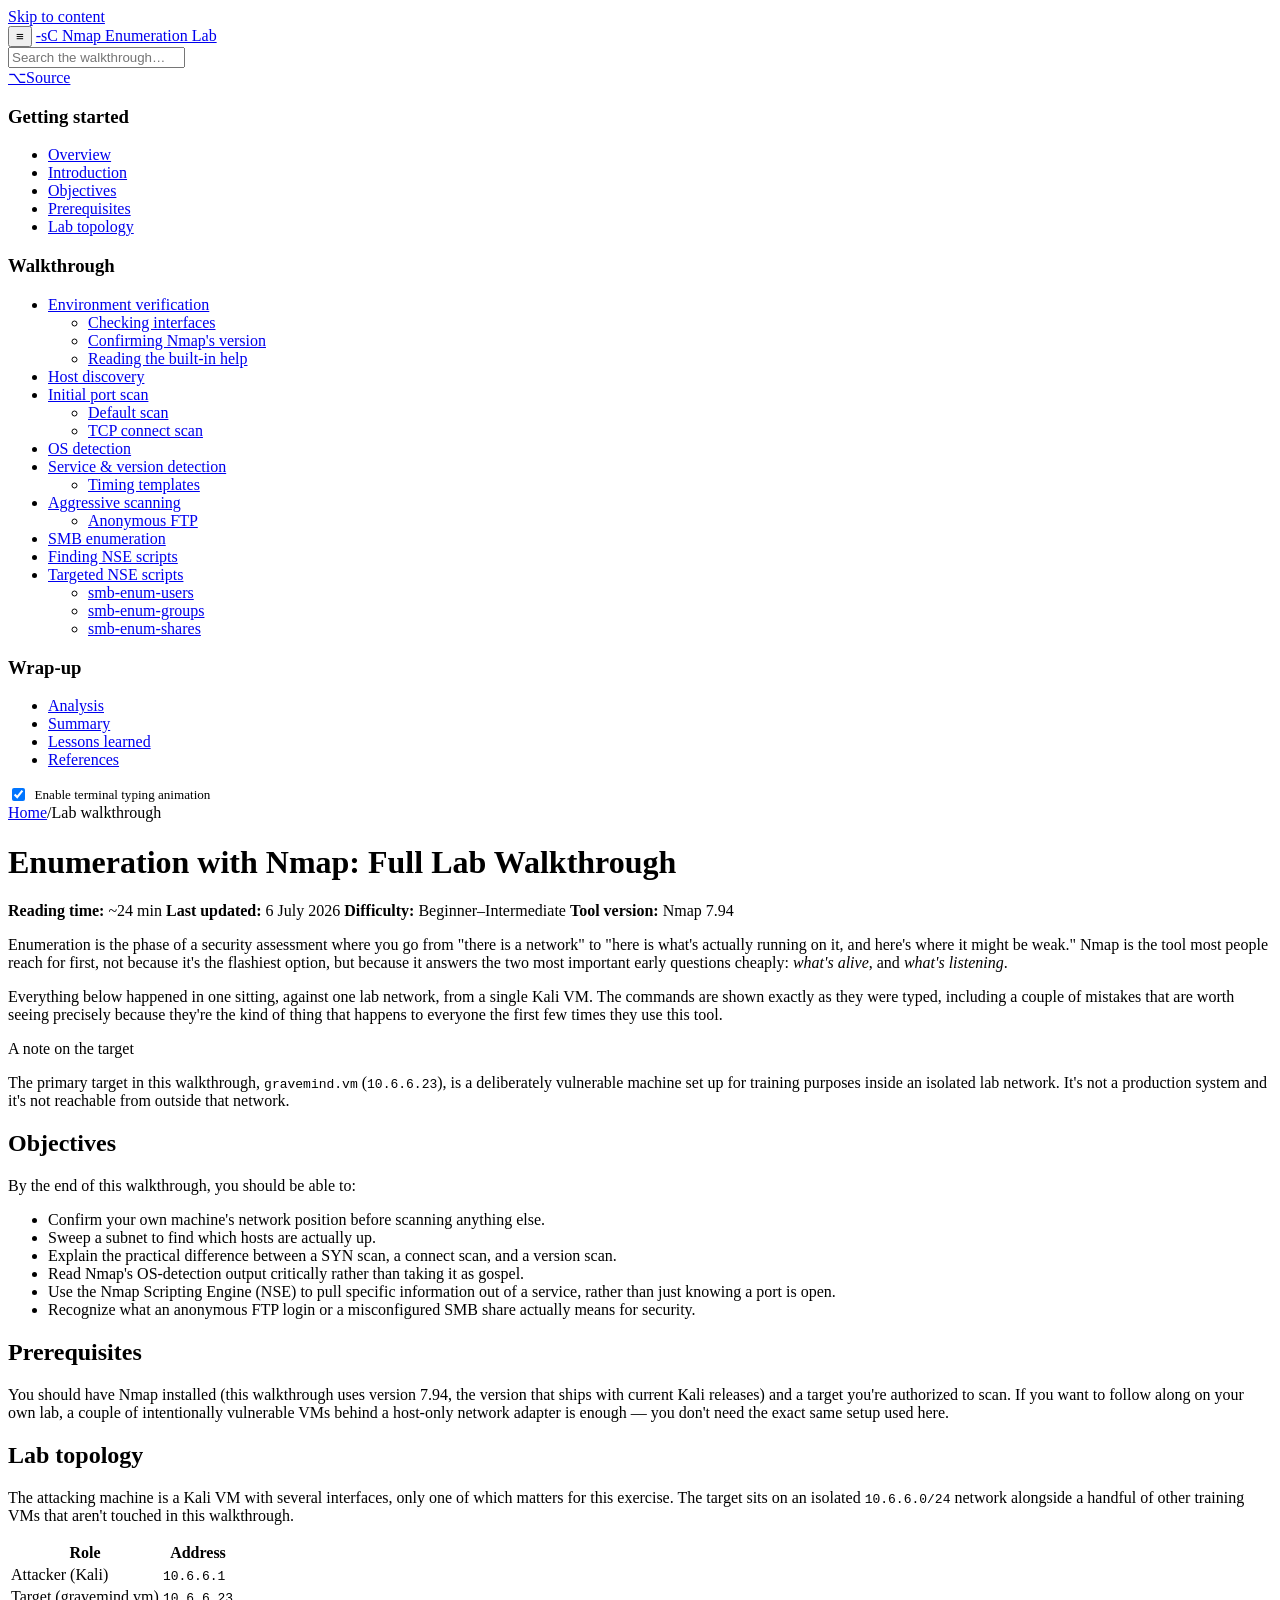
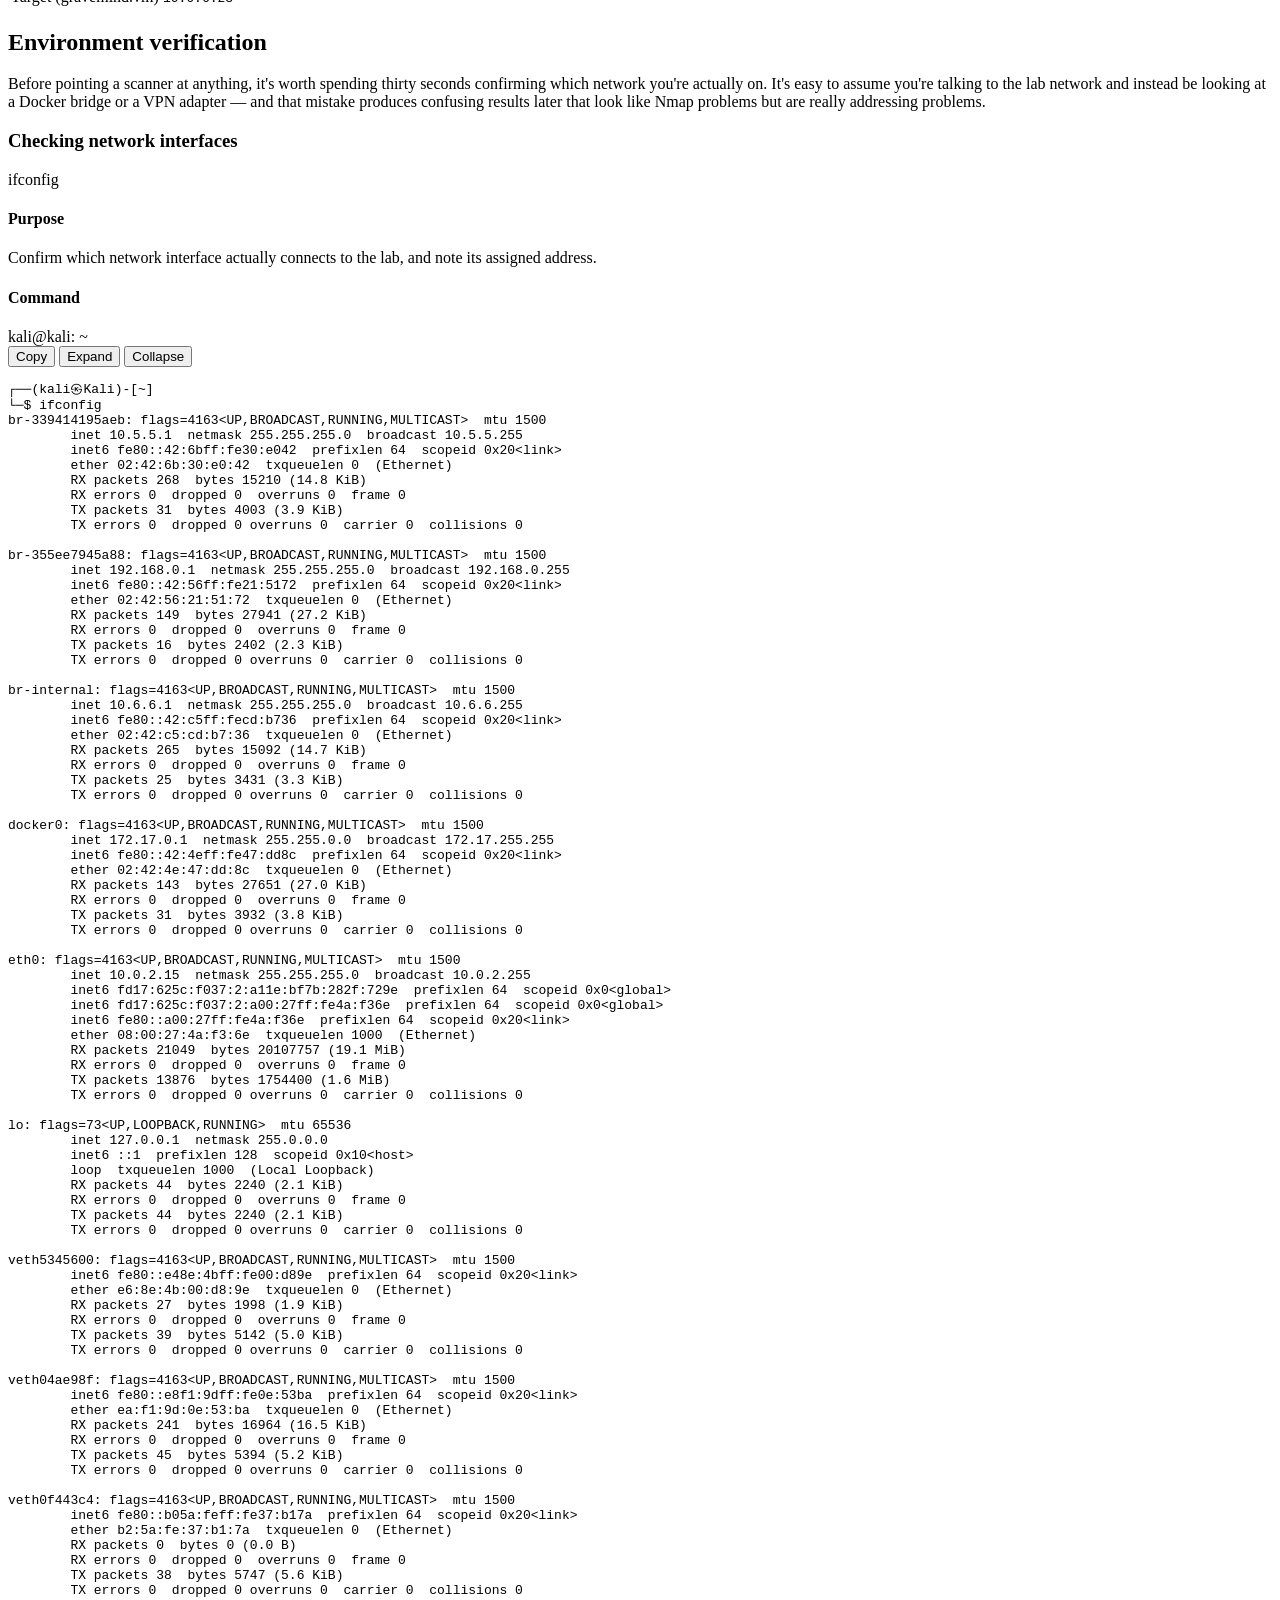
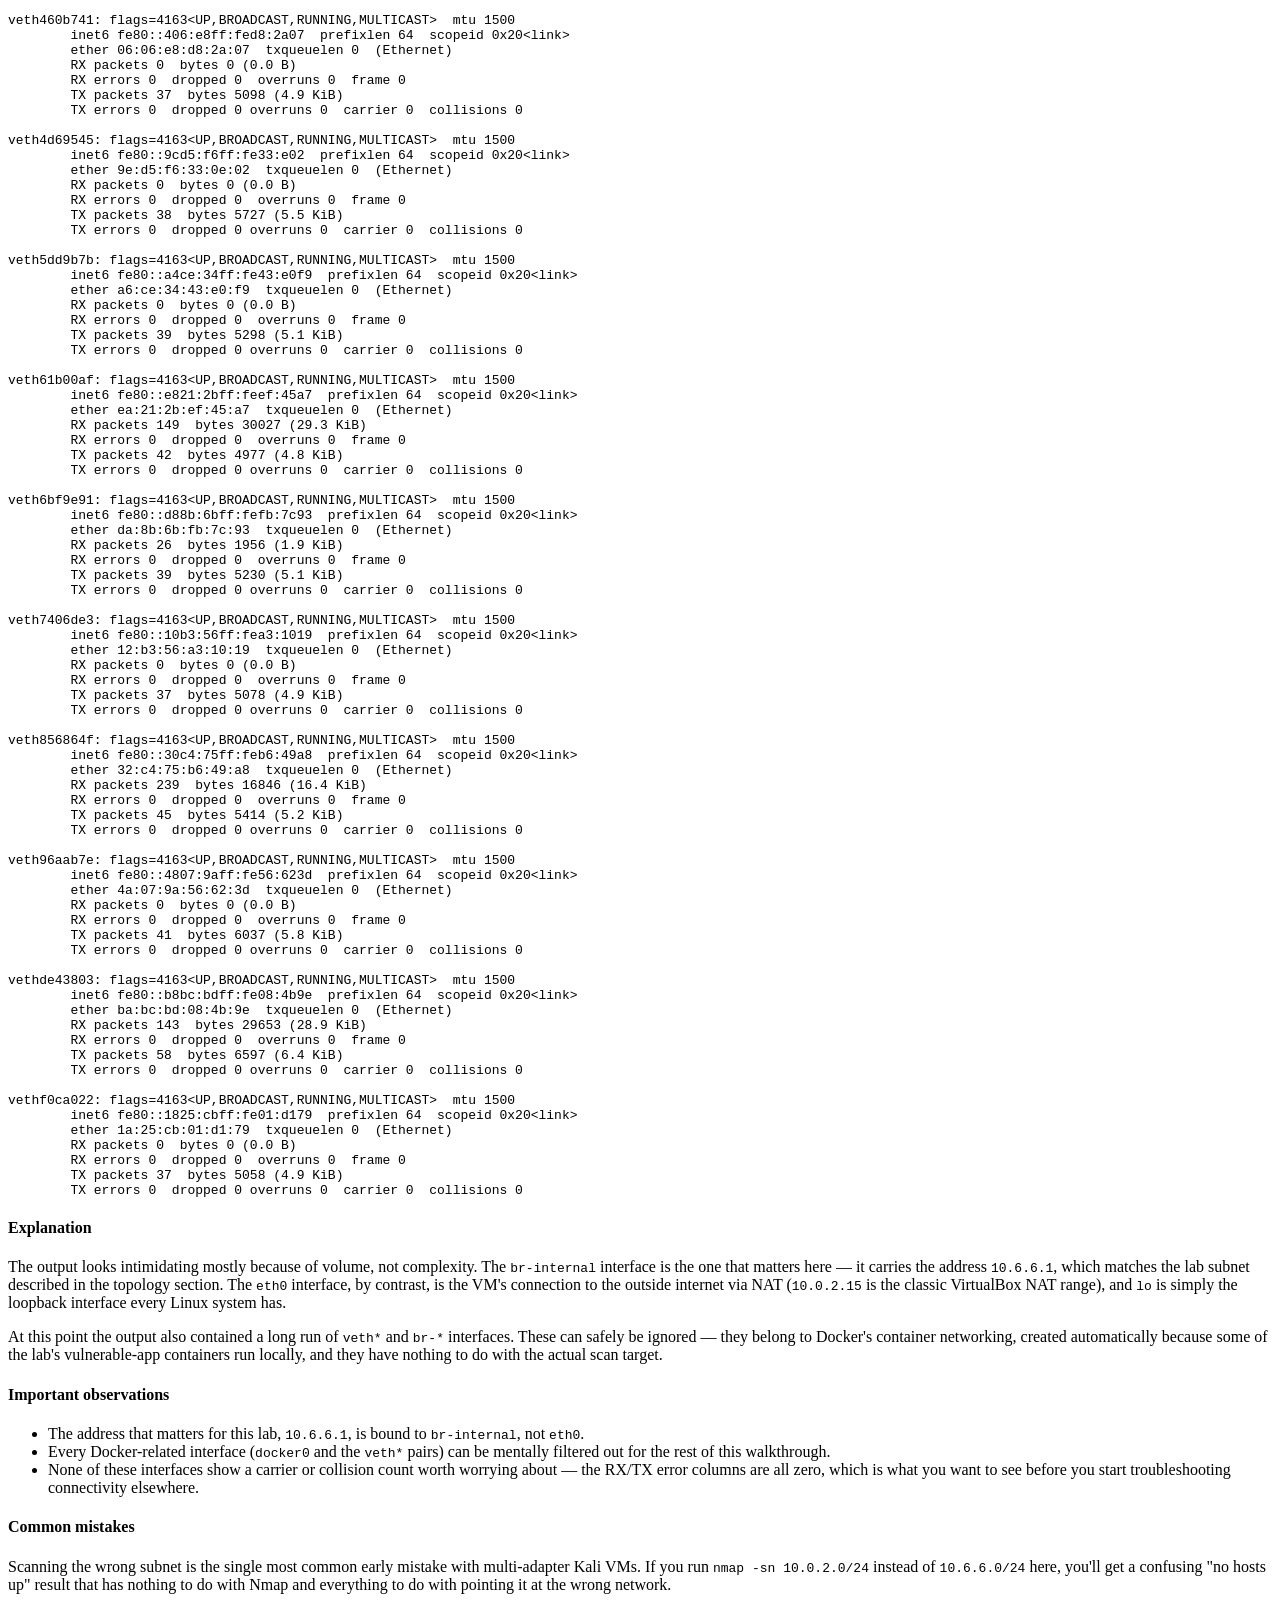
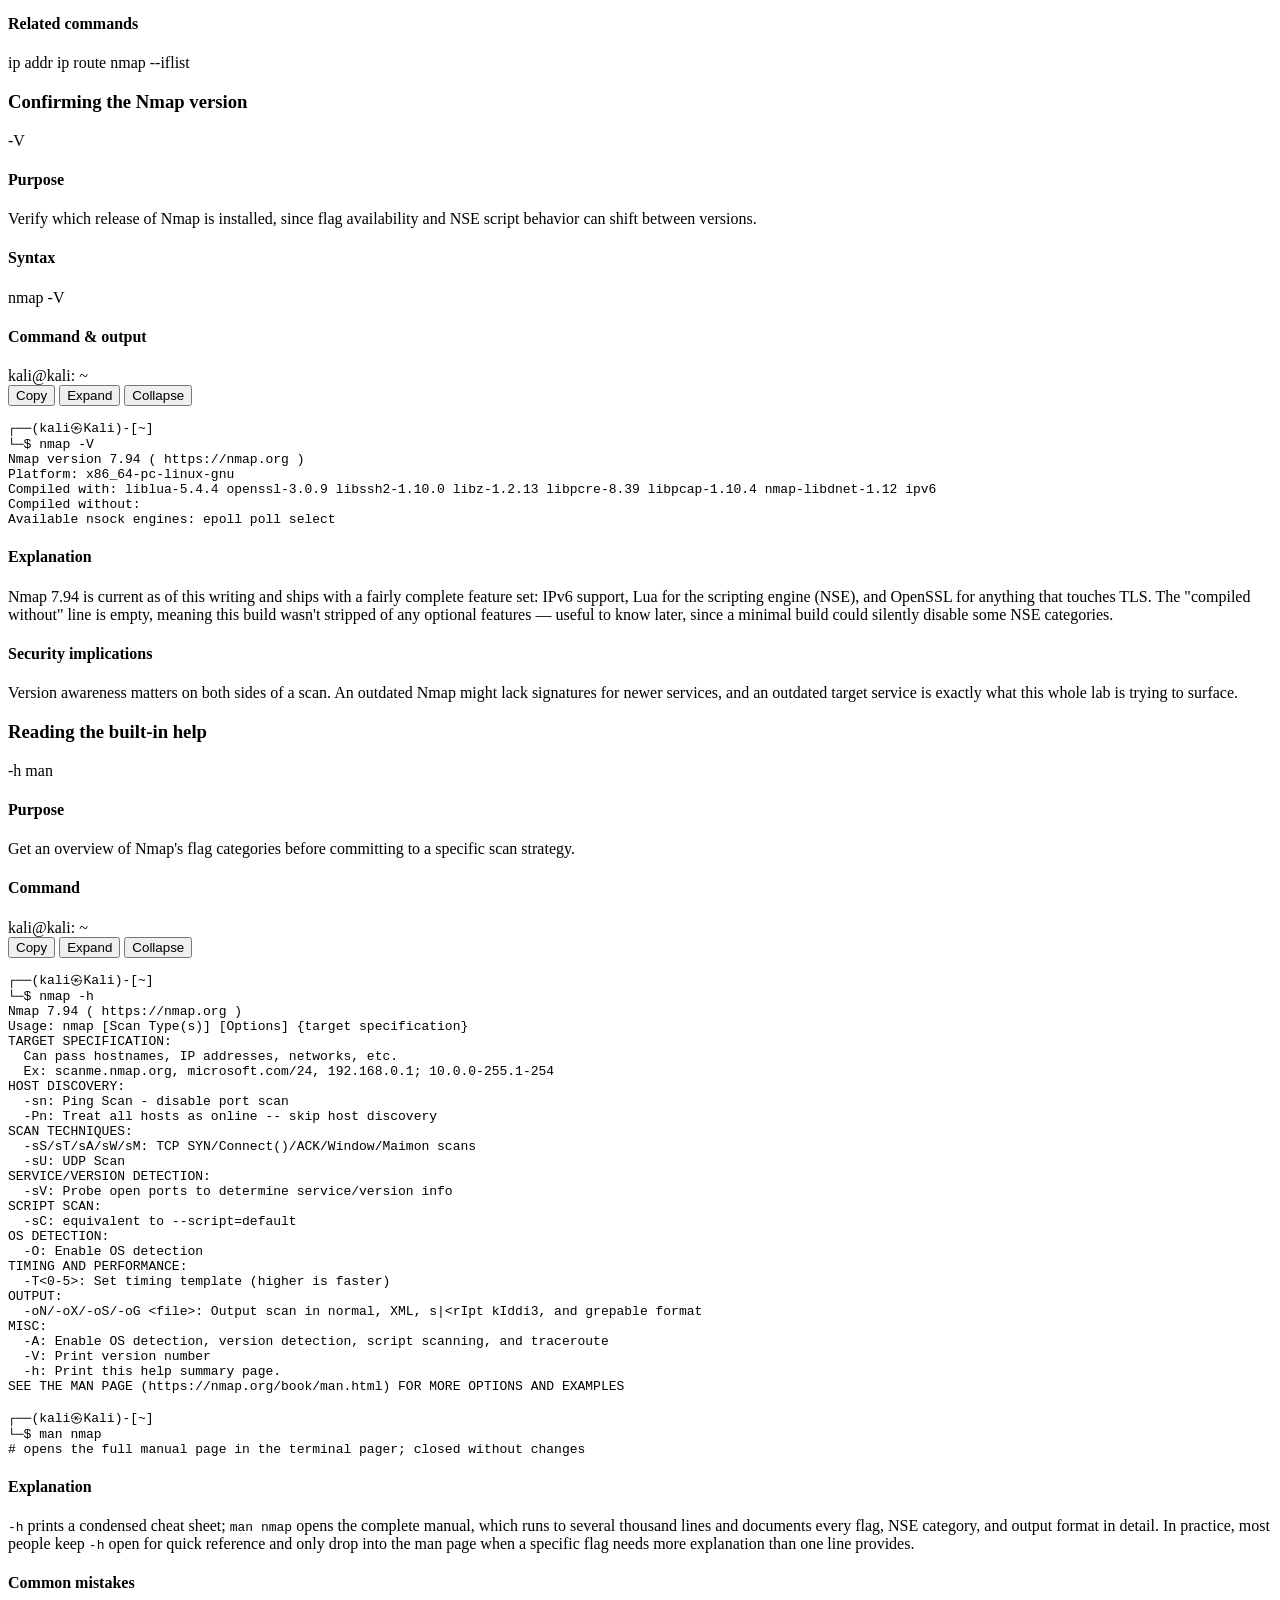
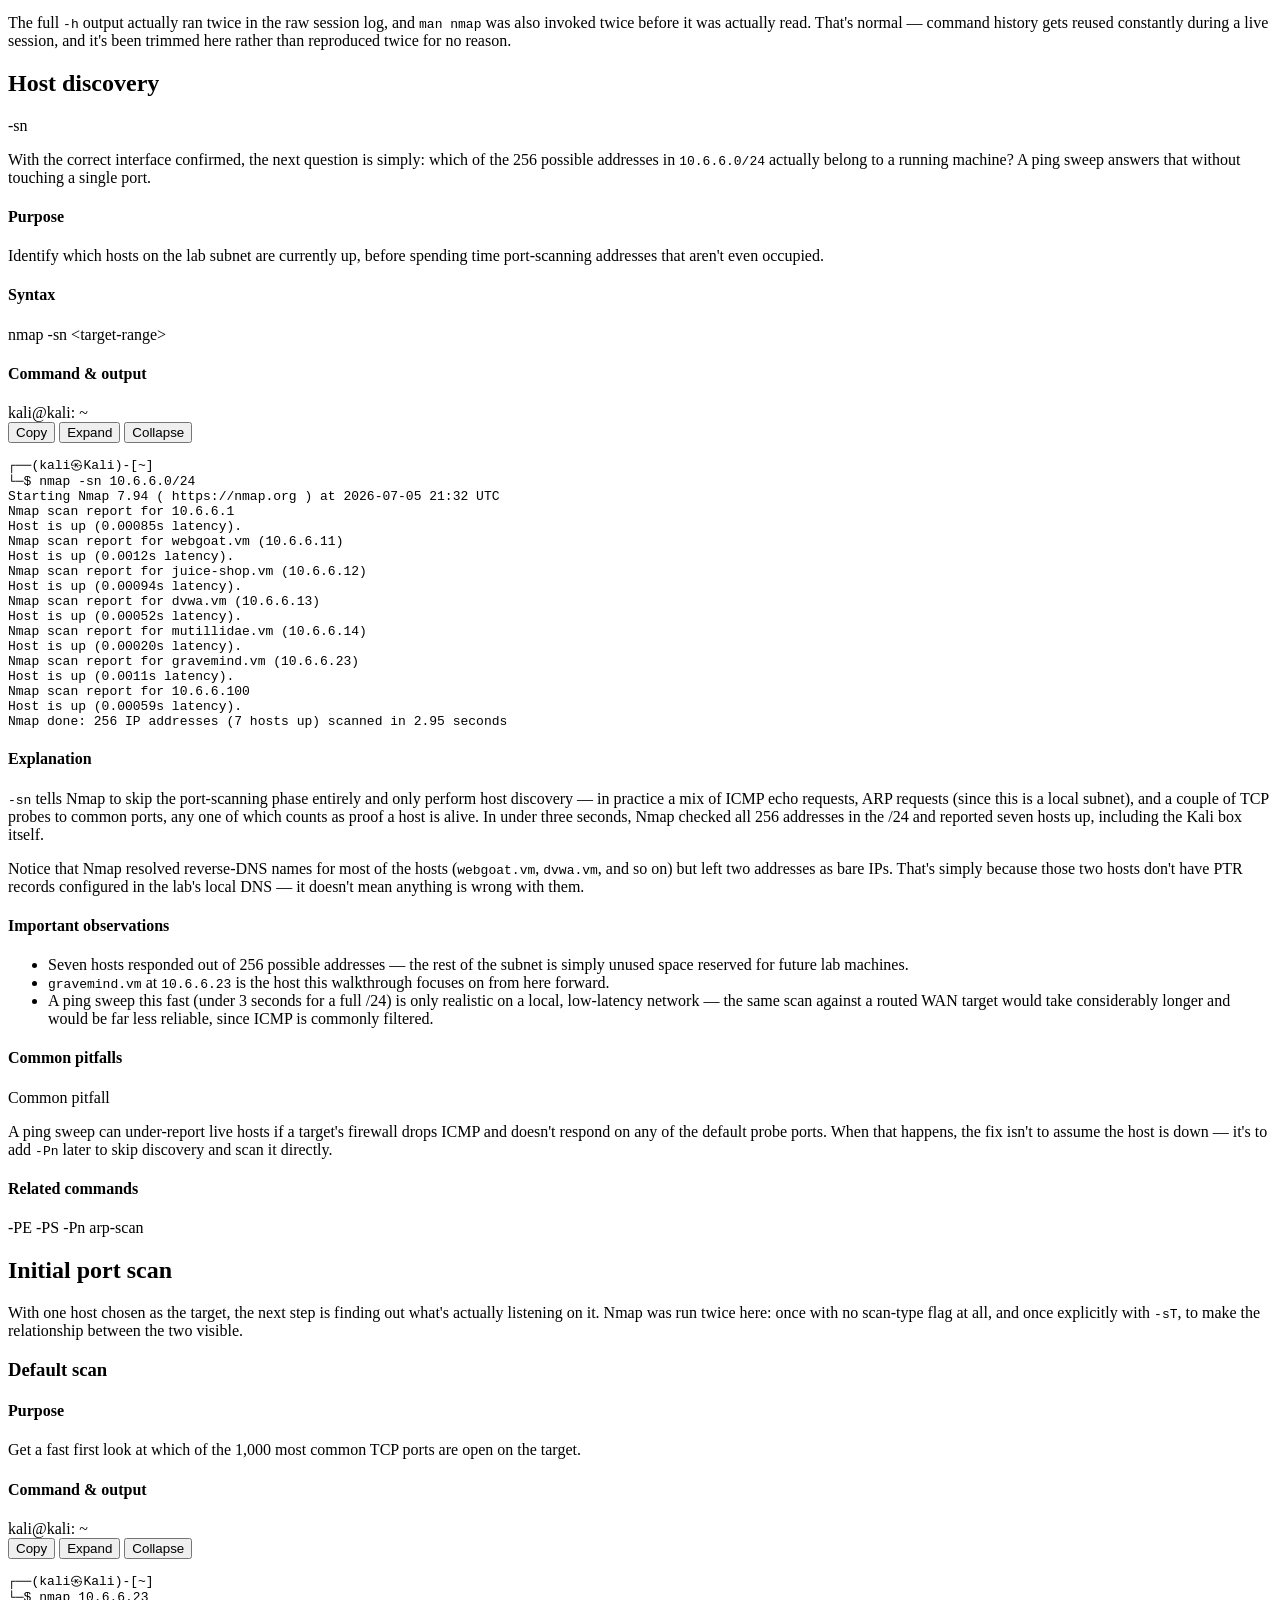
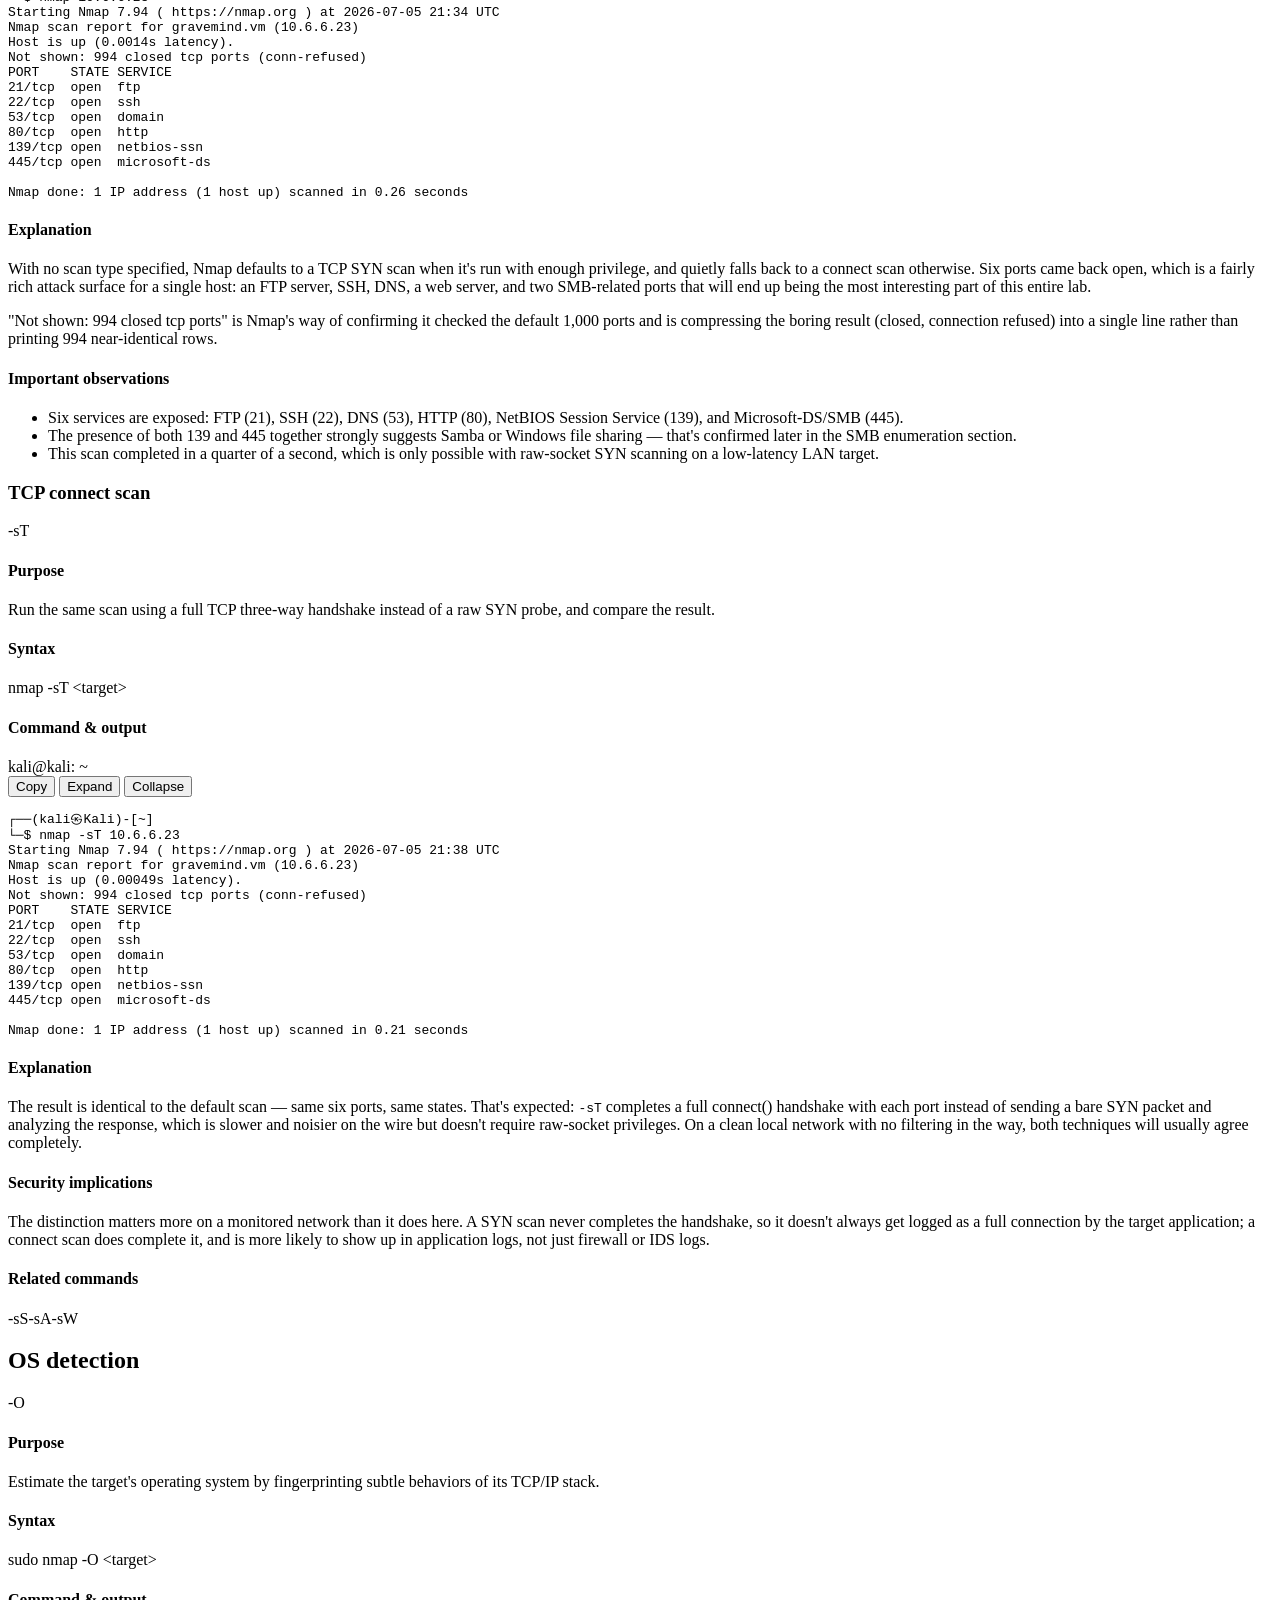
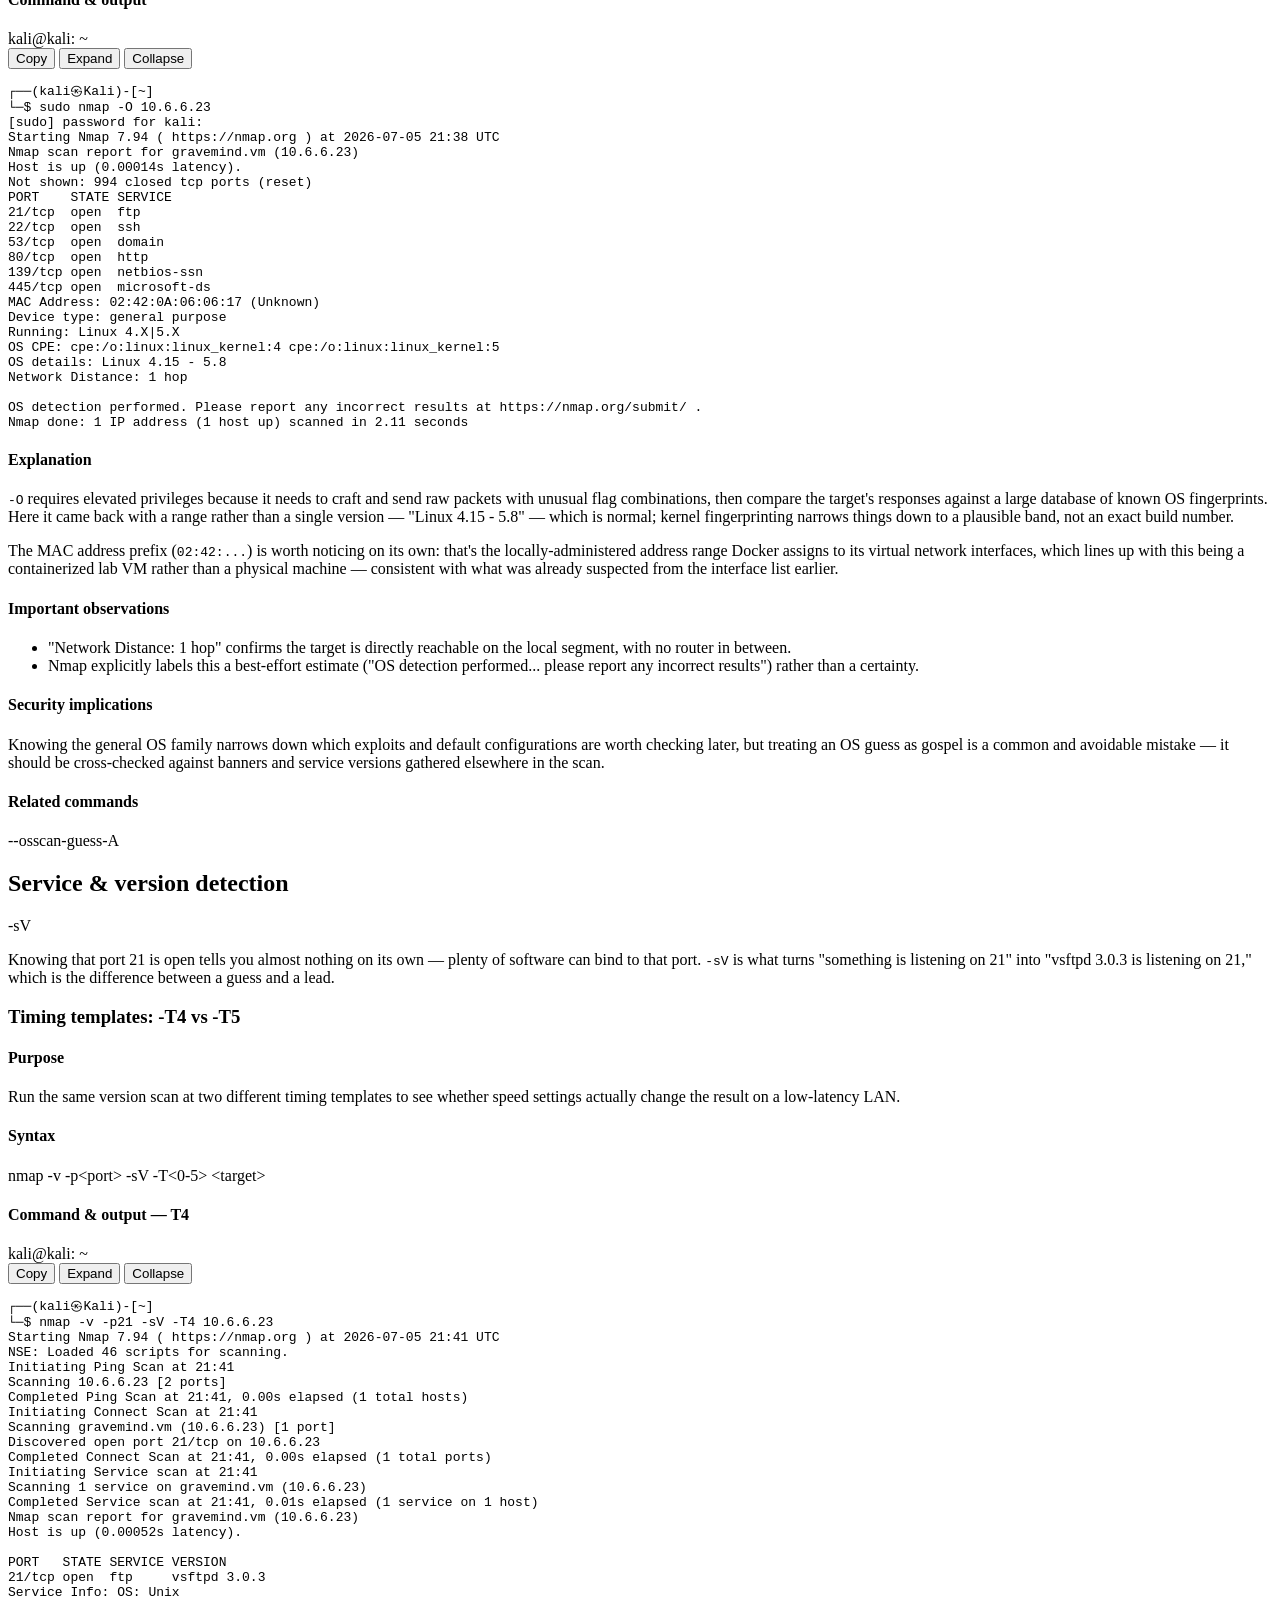
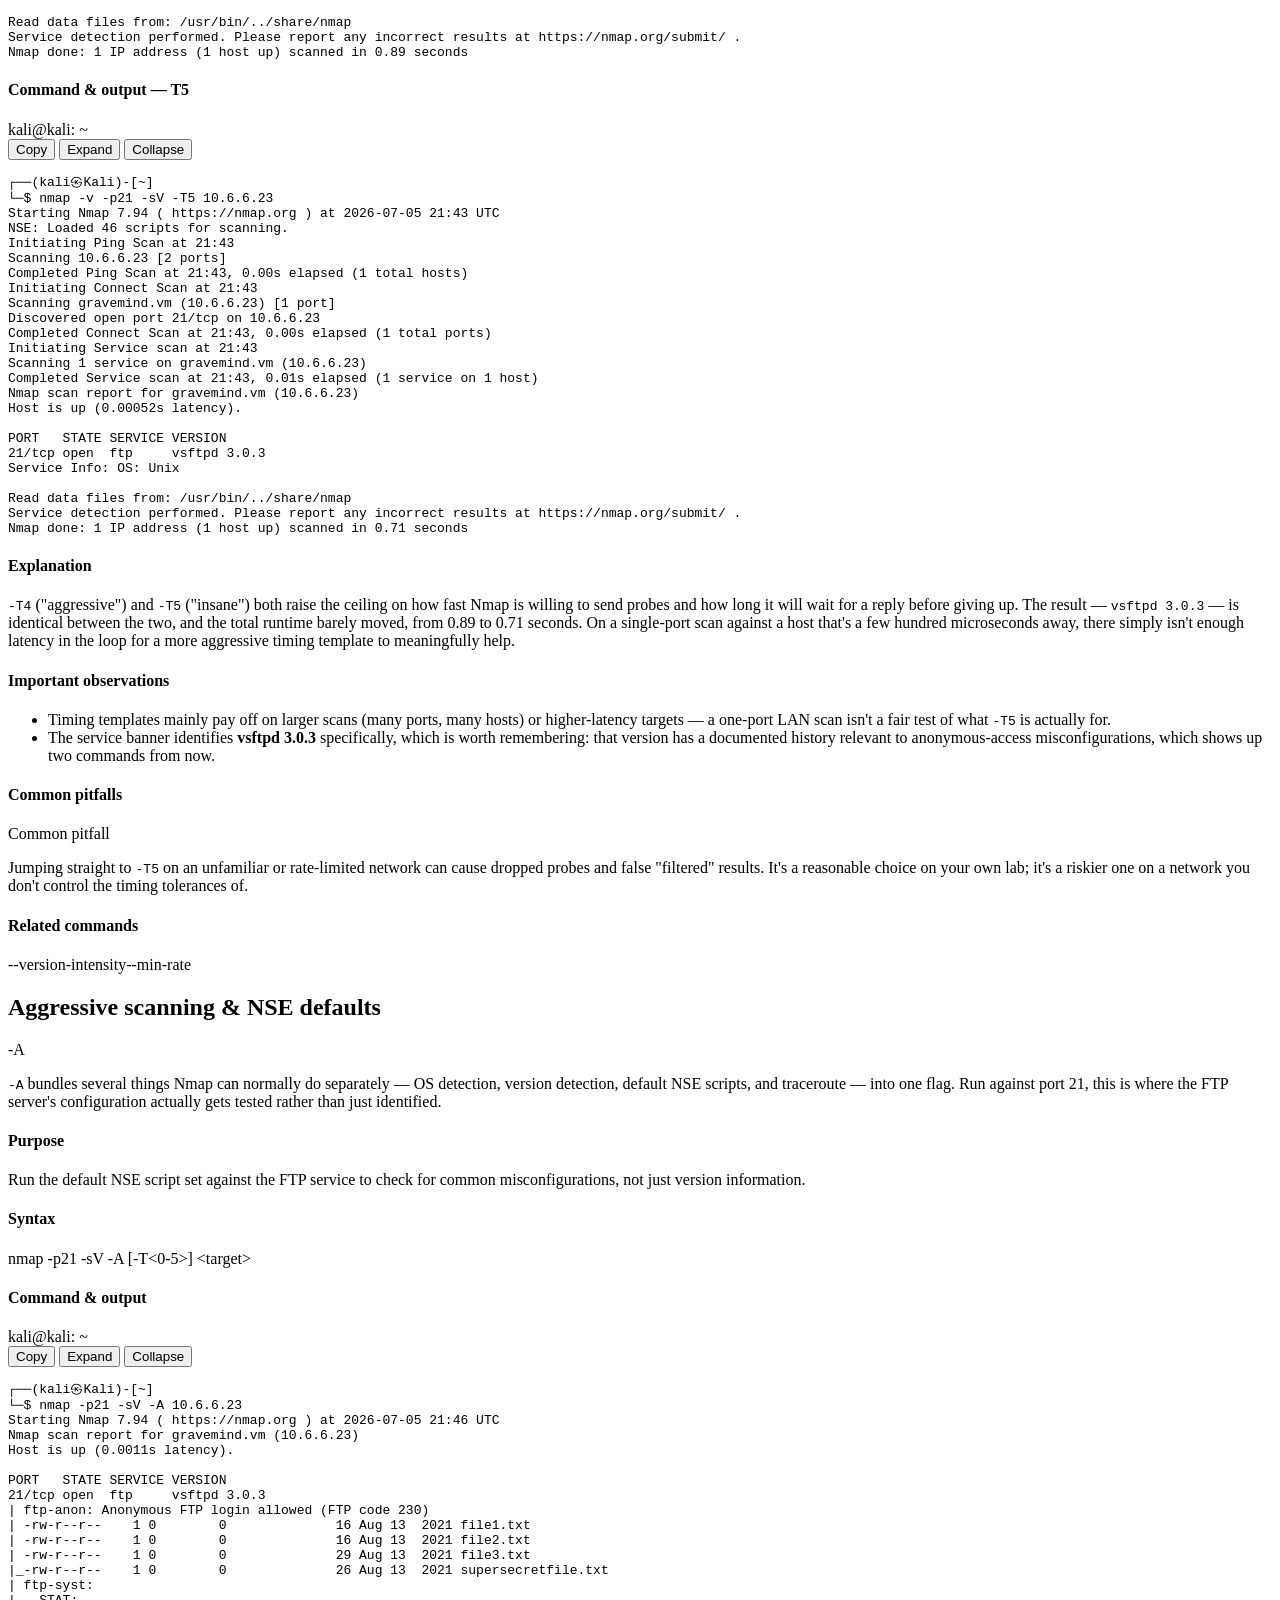
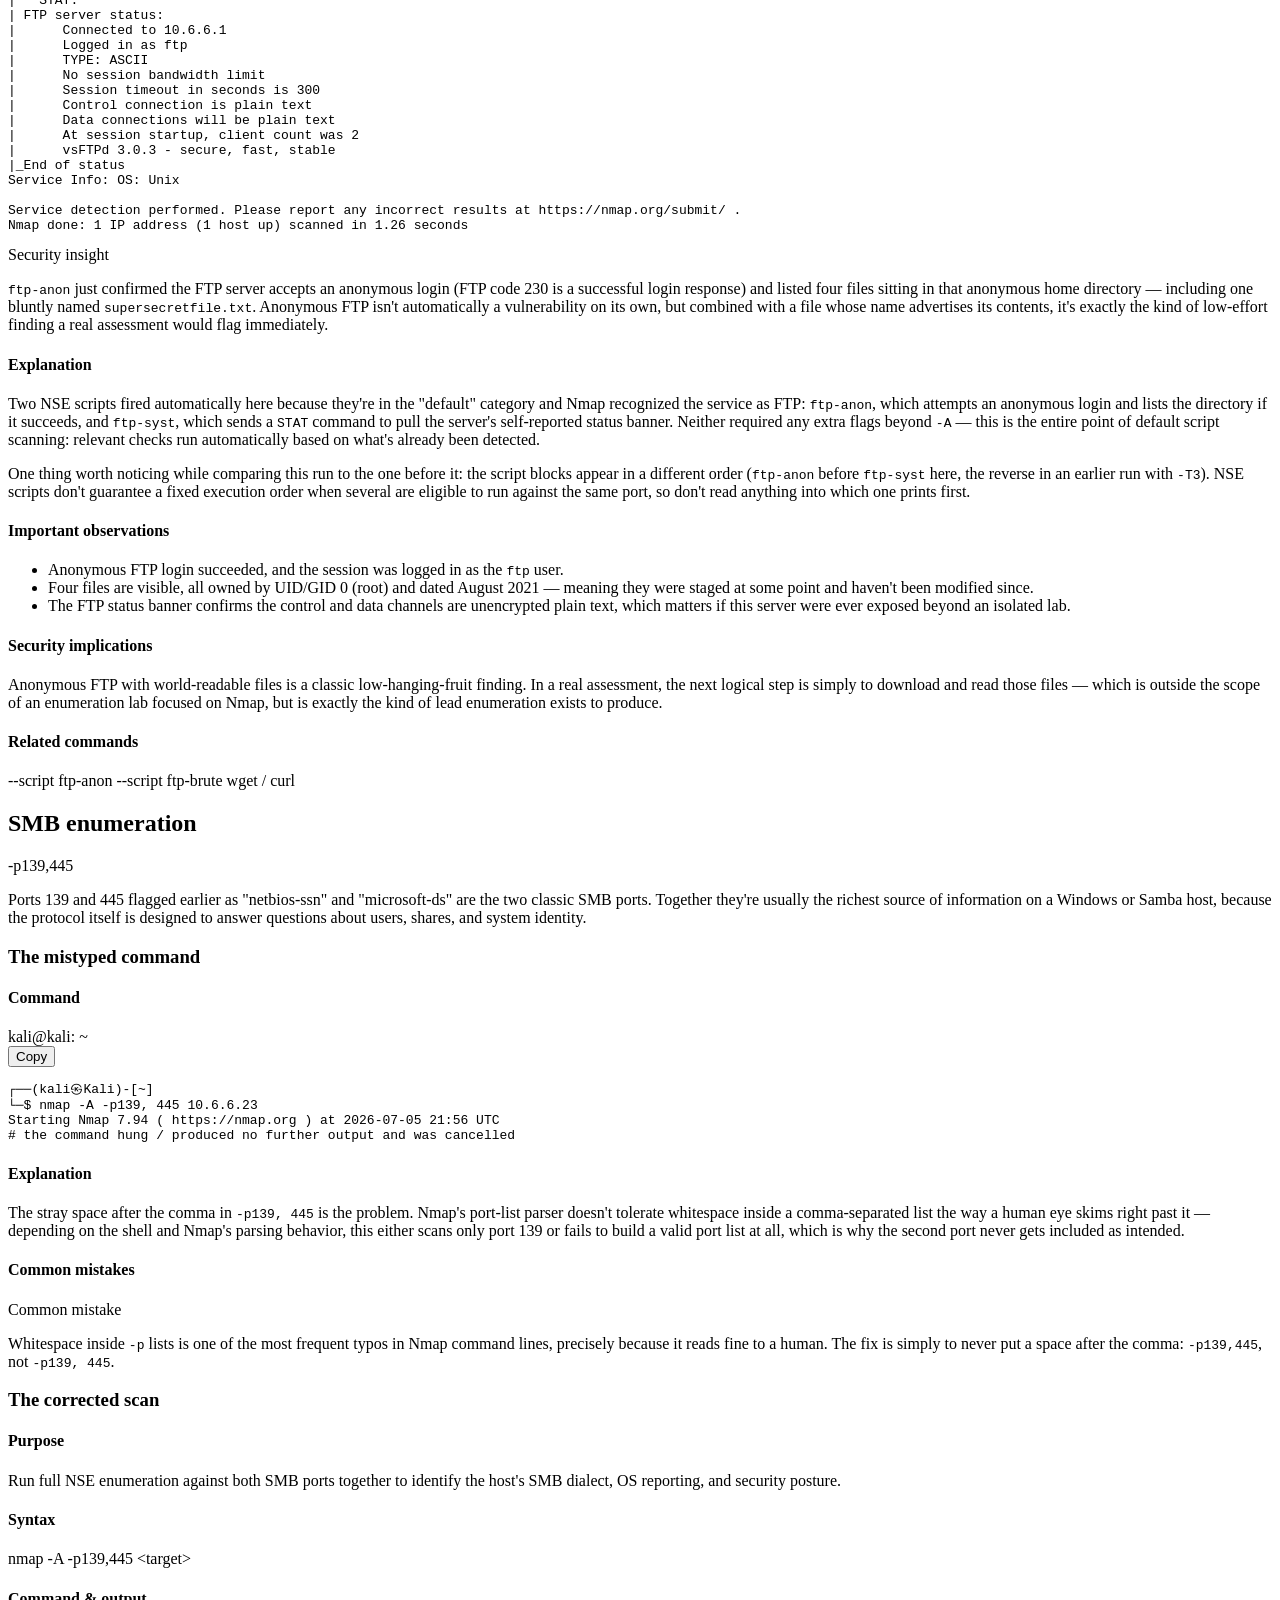
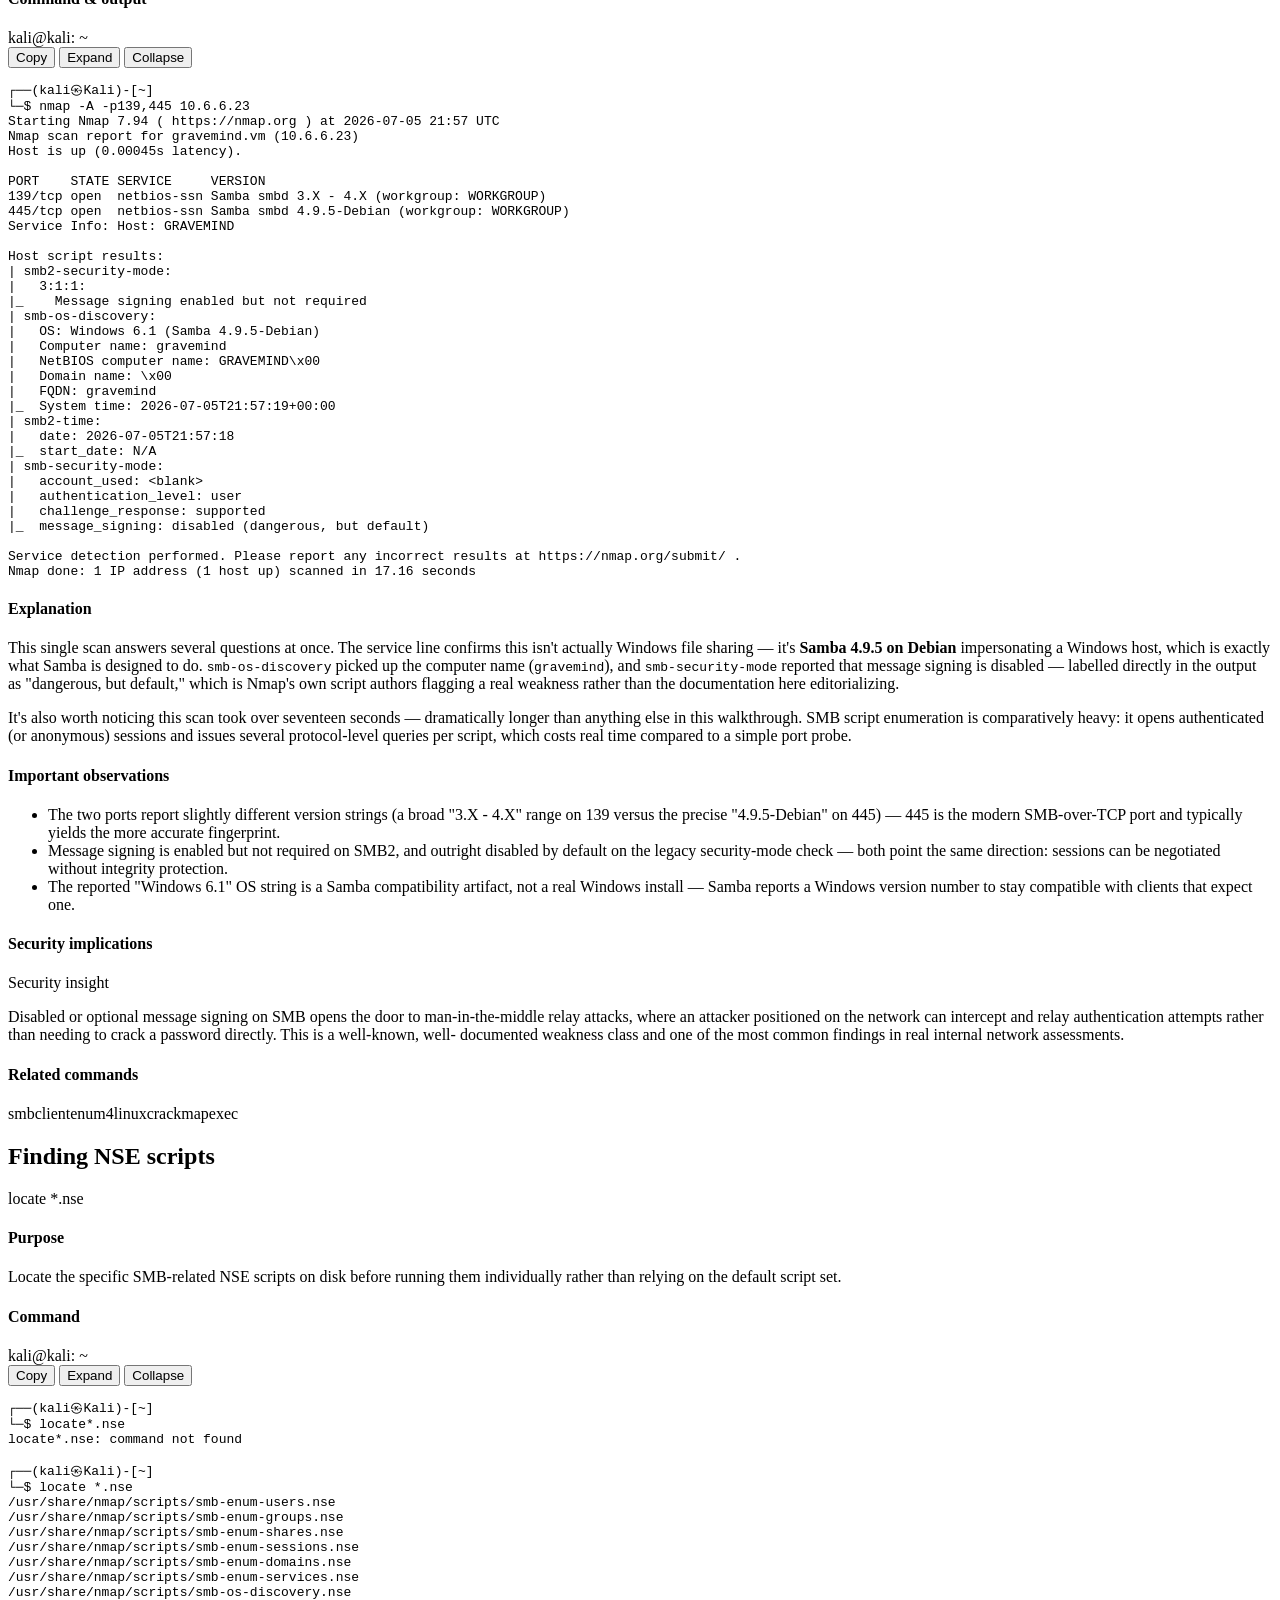
==== commit 74dad117: "Update script source to main (1).js" ====
--- a/lab.html
+++ b/lab.html
@@ -1686,6 +1686,6 @@
 </footer>
 
 <button id="back-to-top" aria-label="Back to top">↑</button>
-<script src="scripts/main.js"></script>
+<script src="main (1).js"></script>
 </body>
 </html>
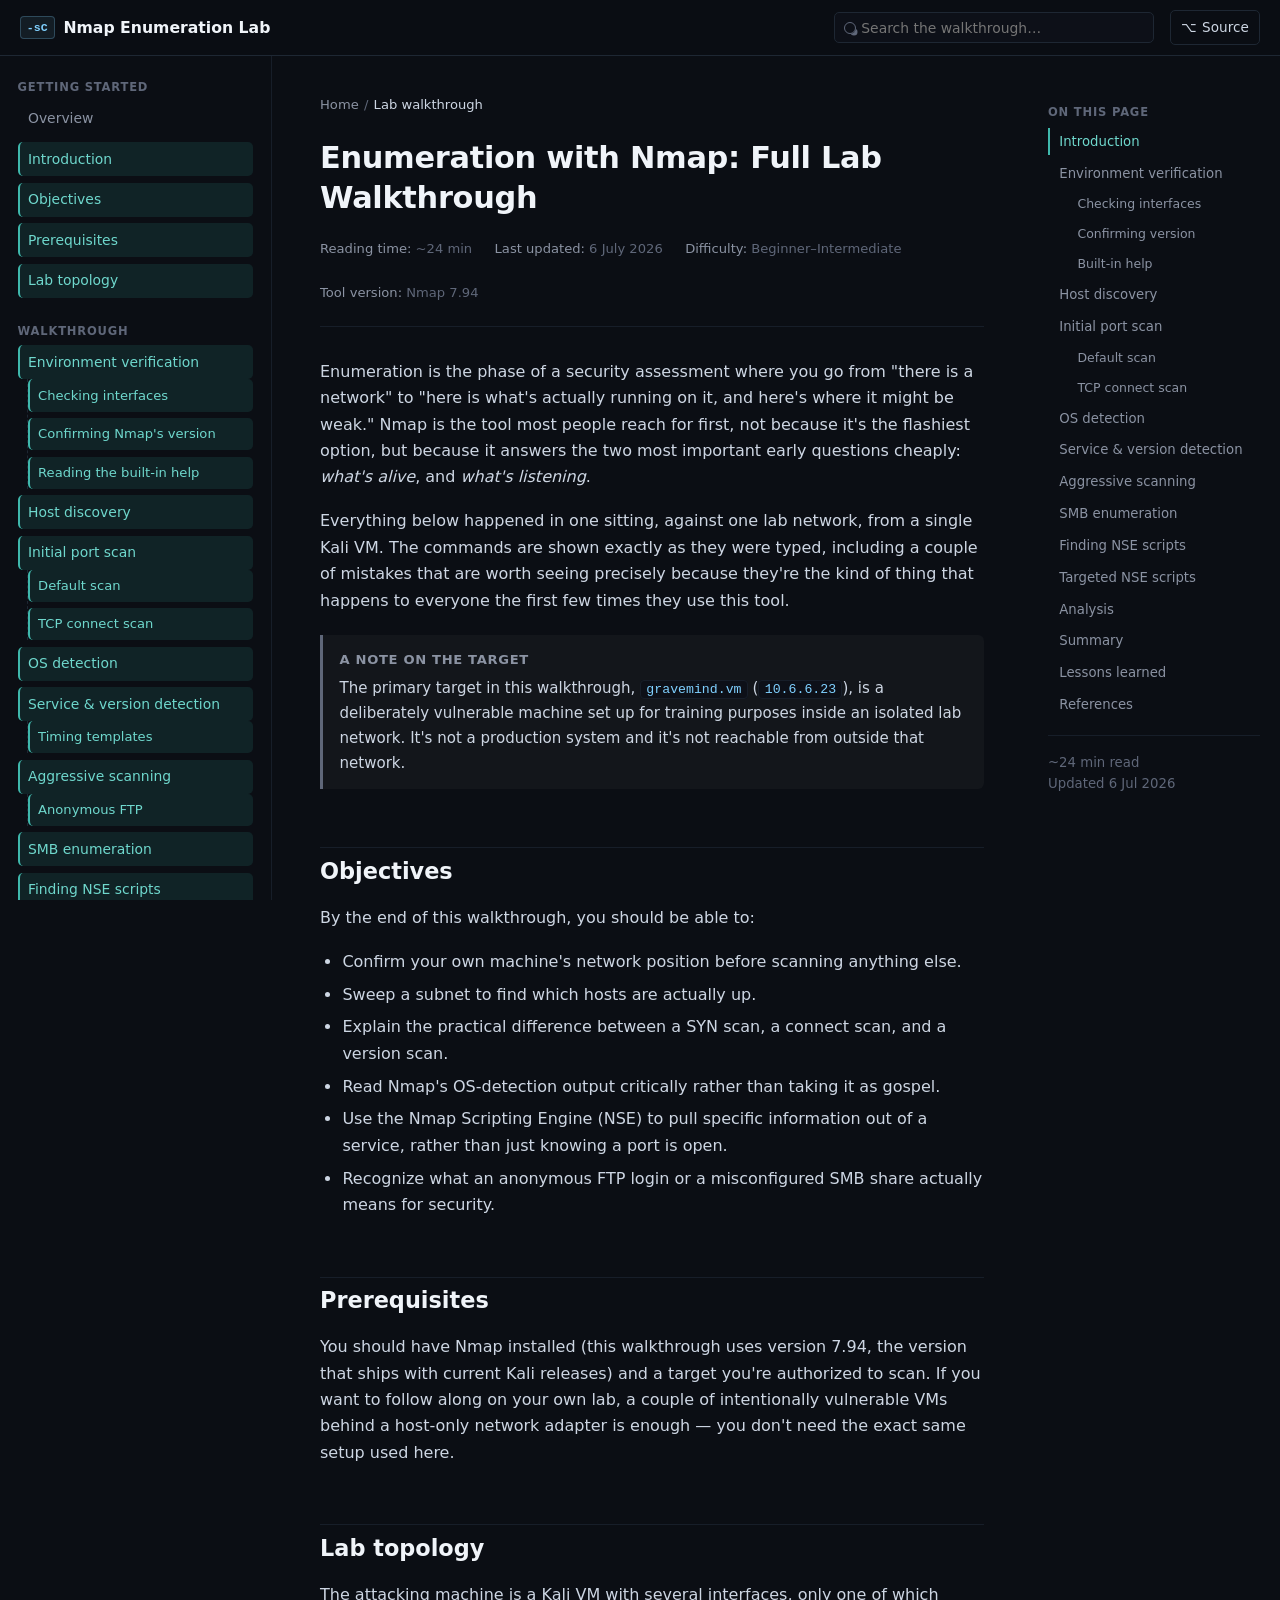
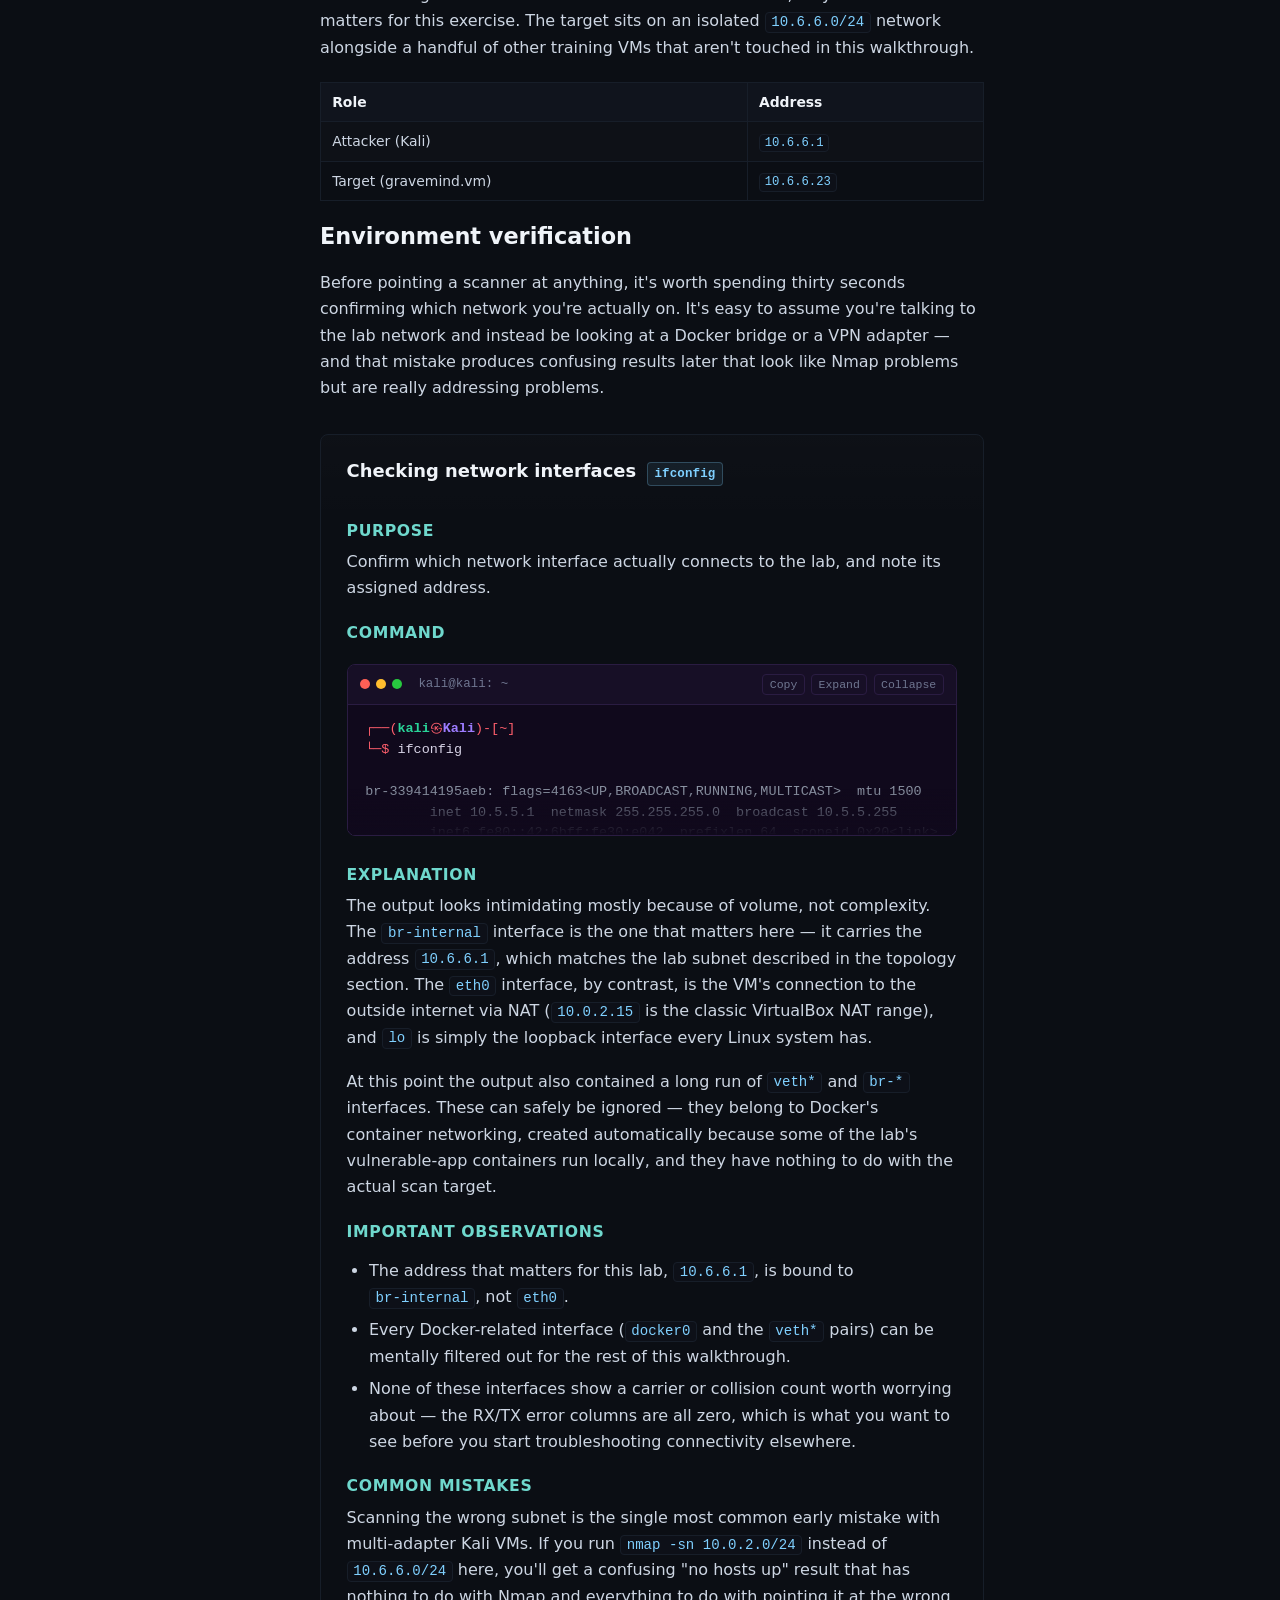
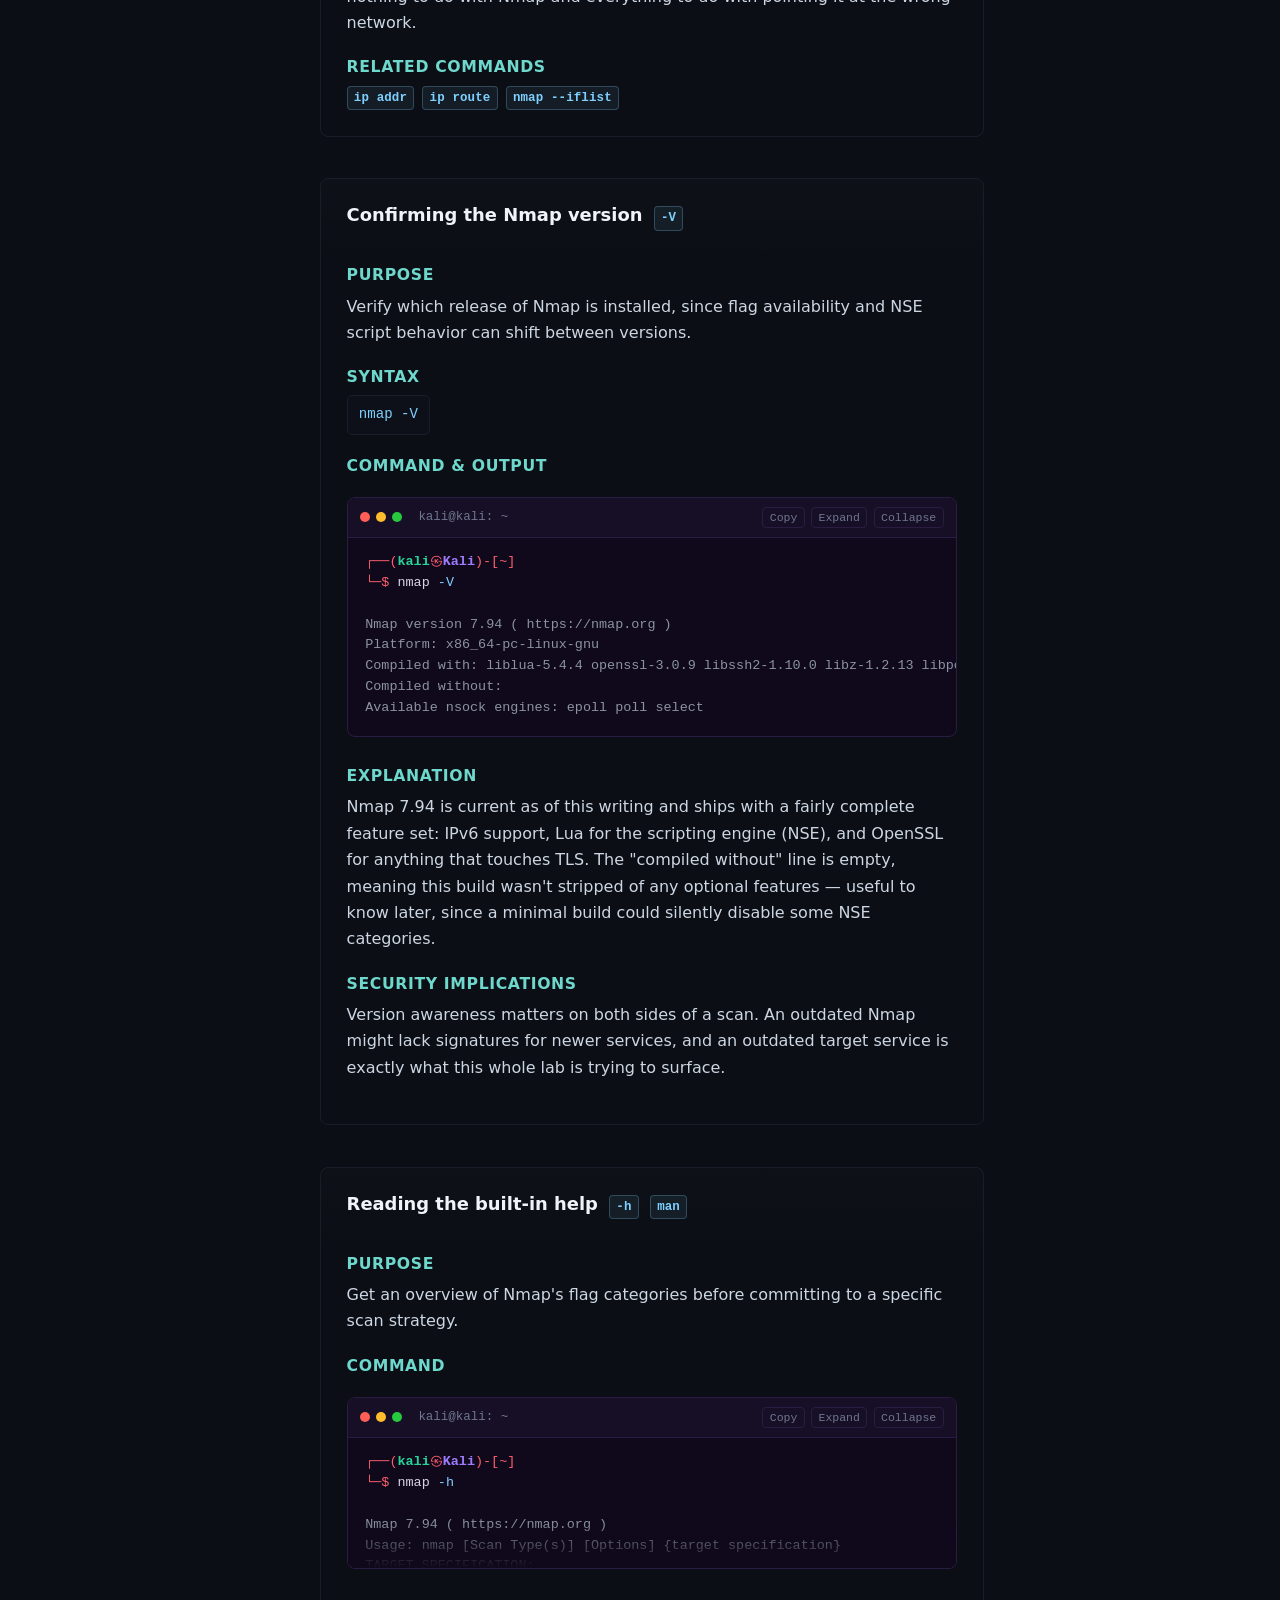
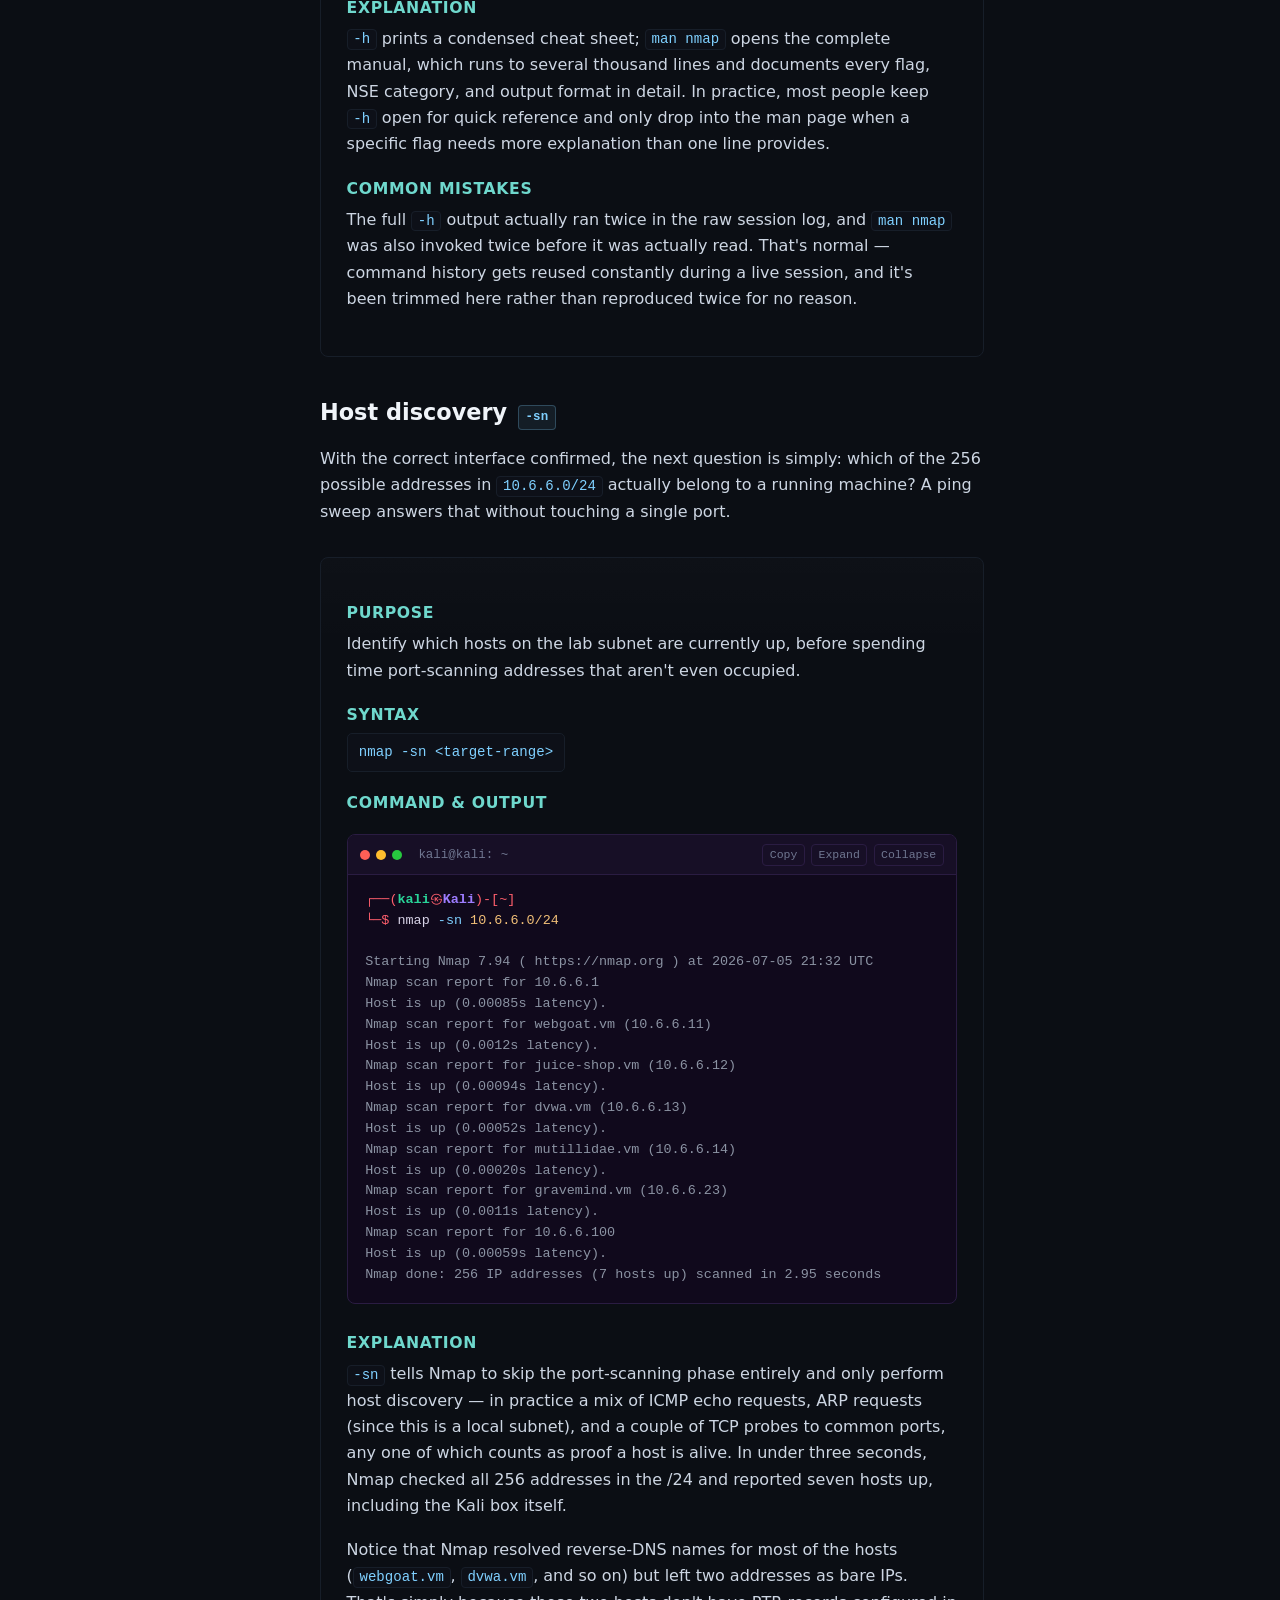
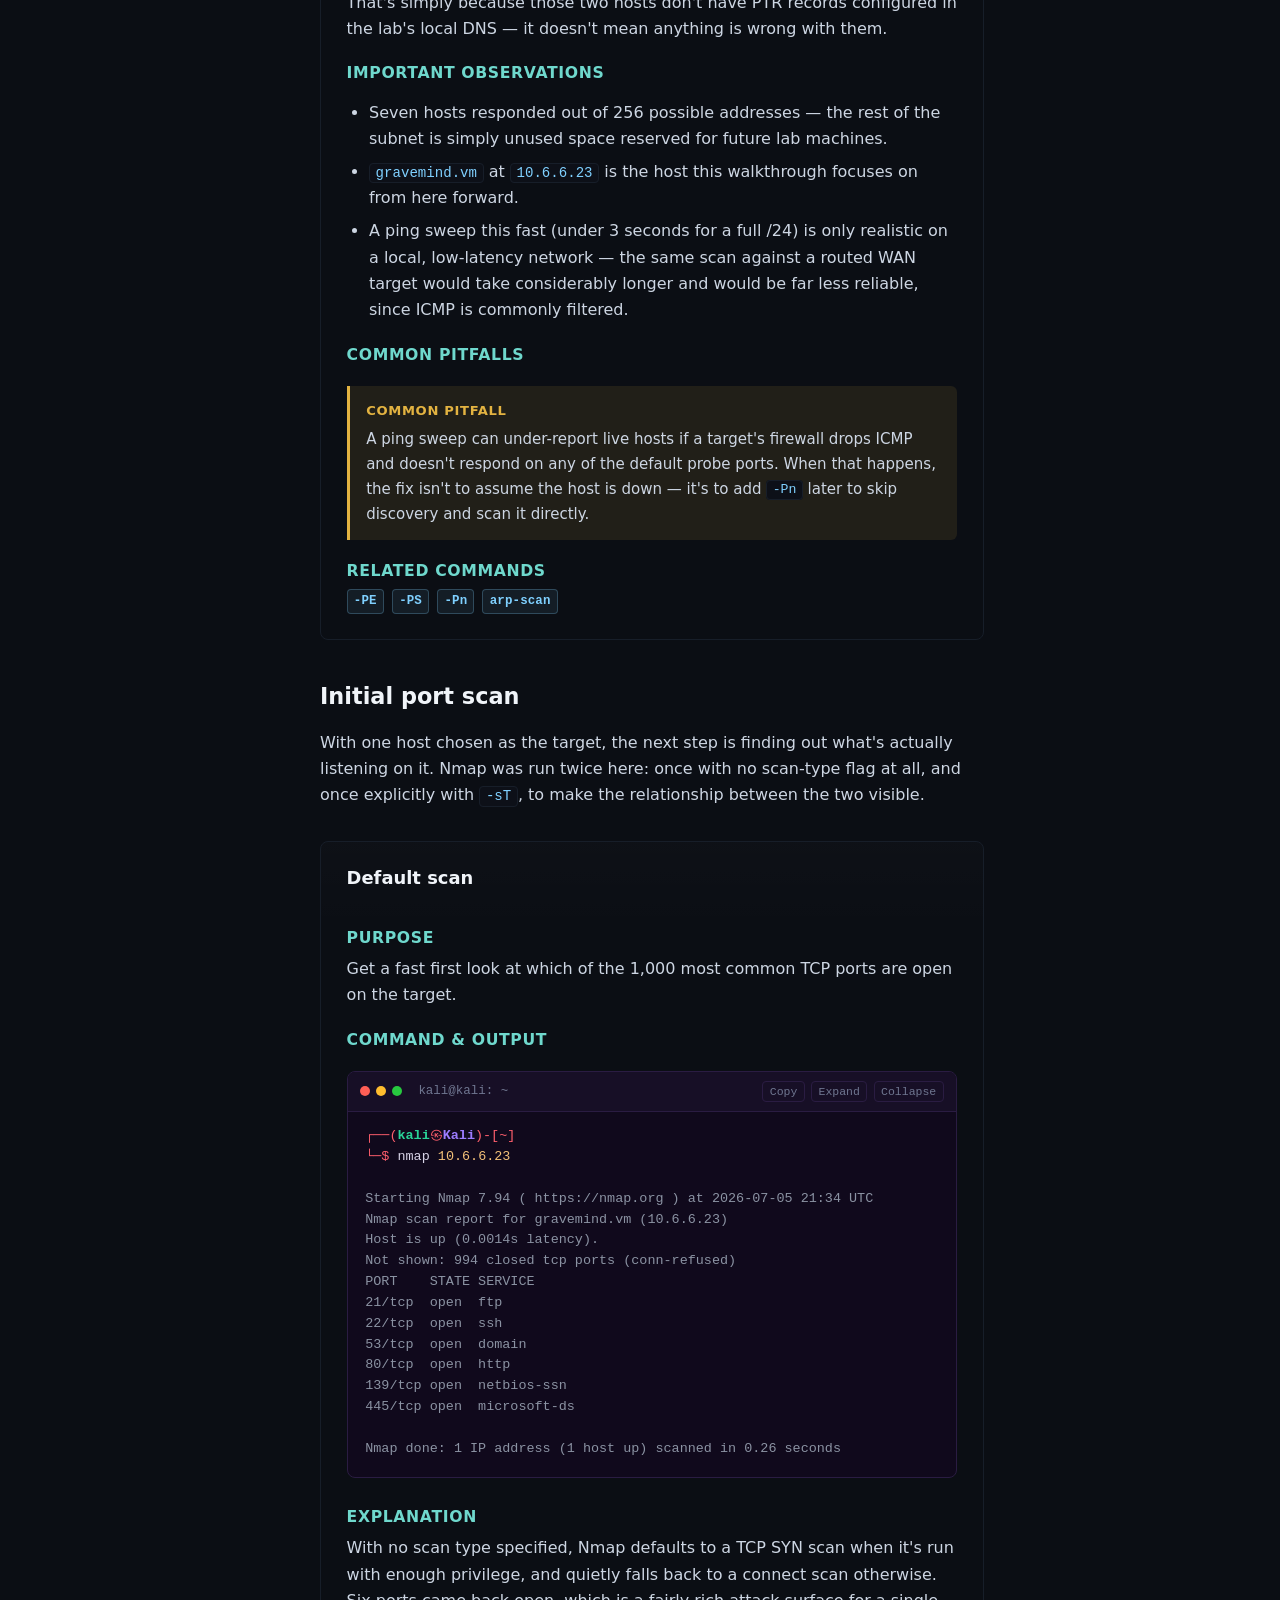
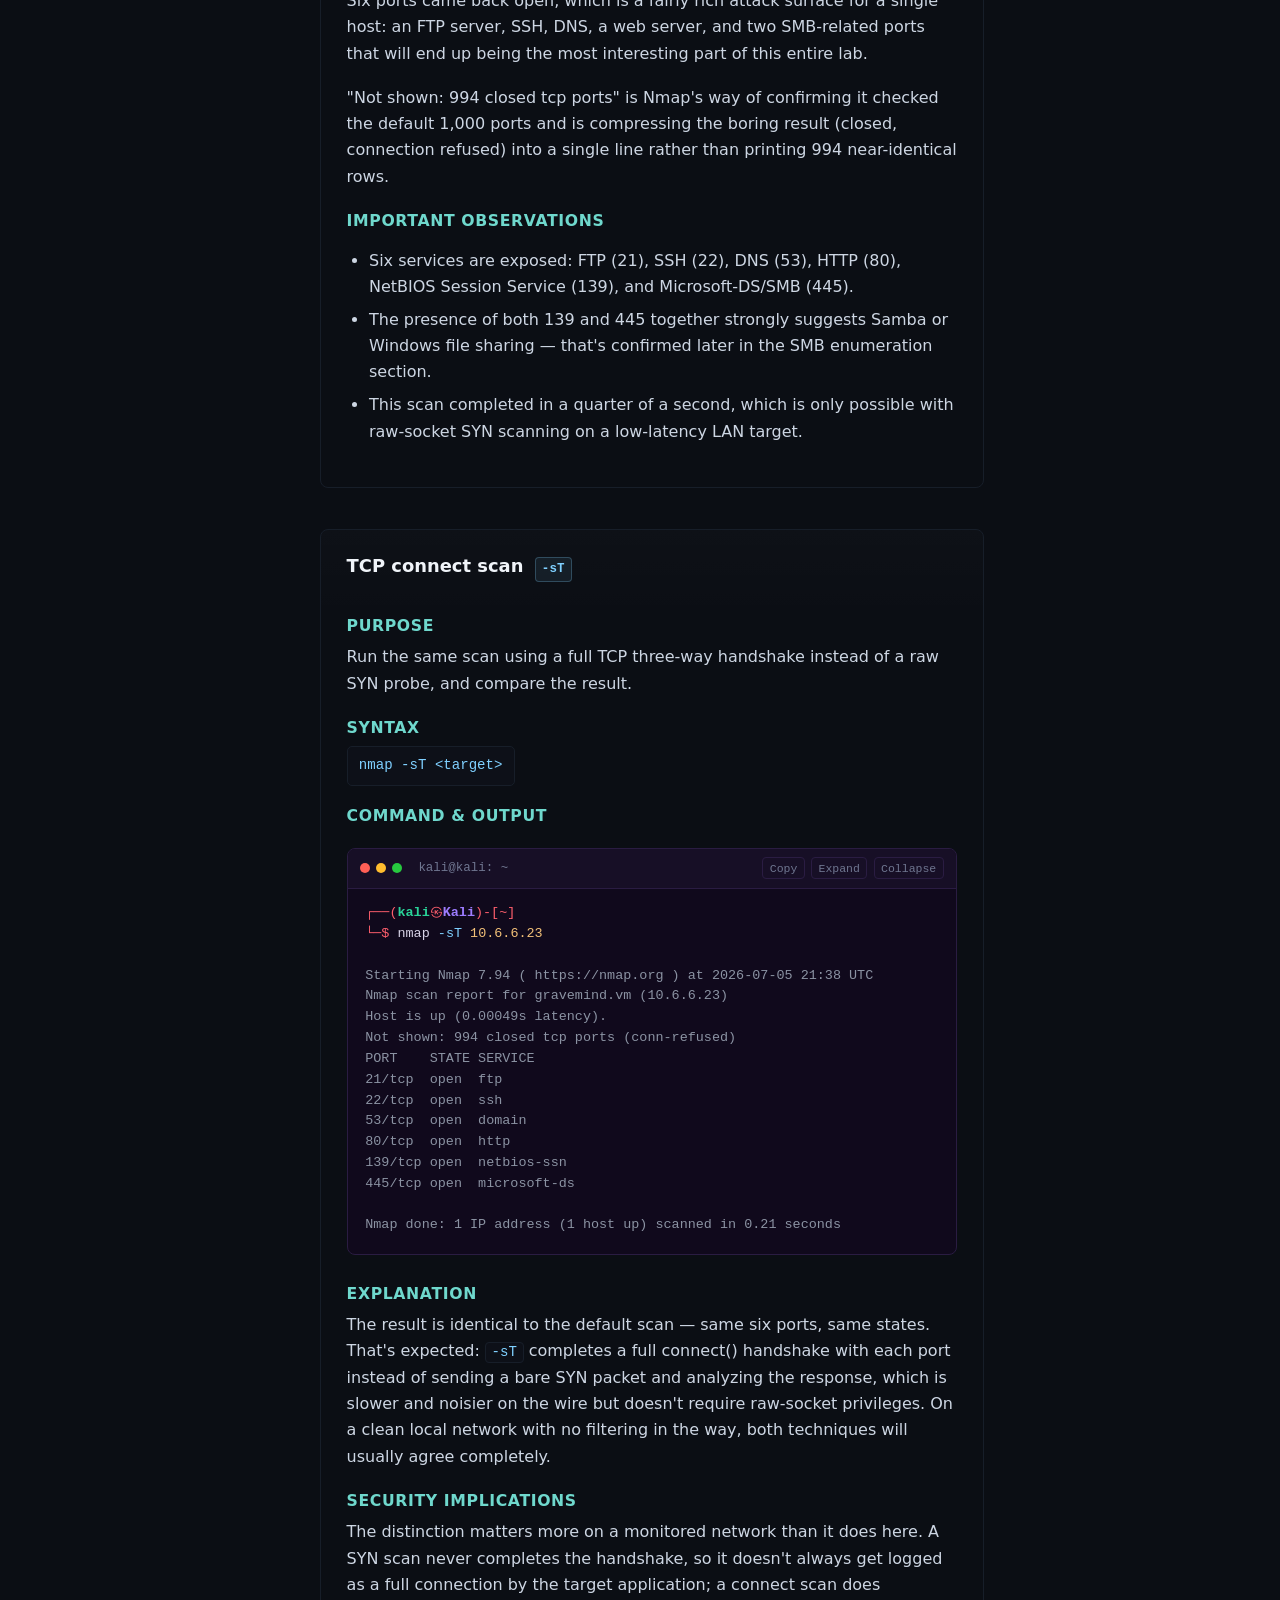
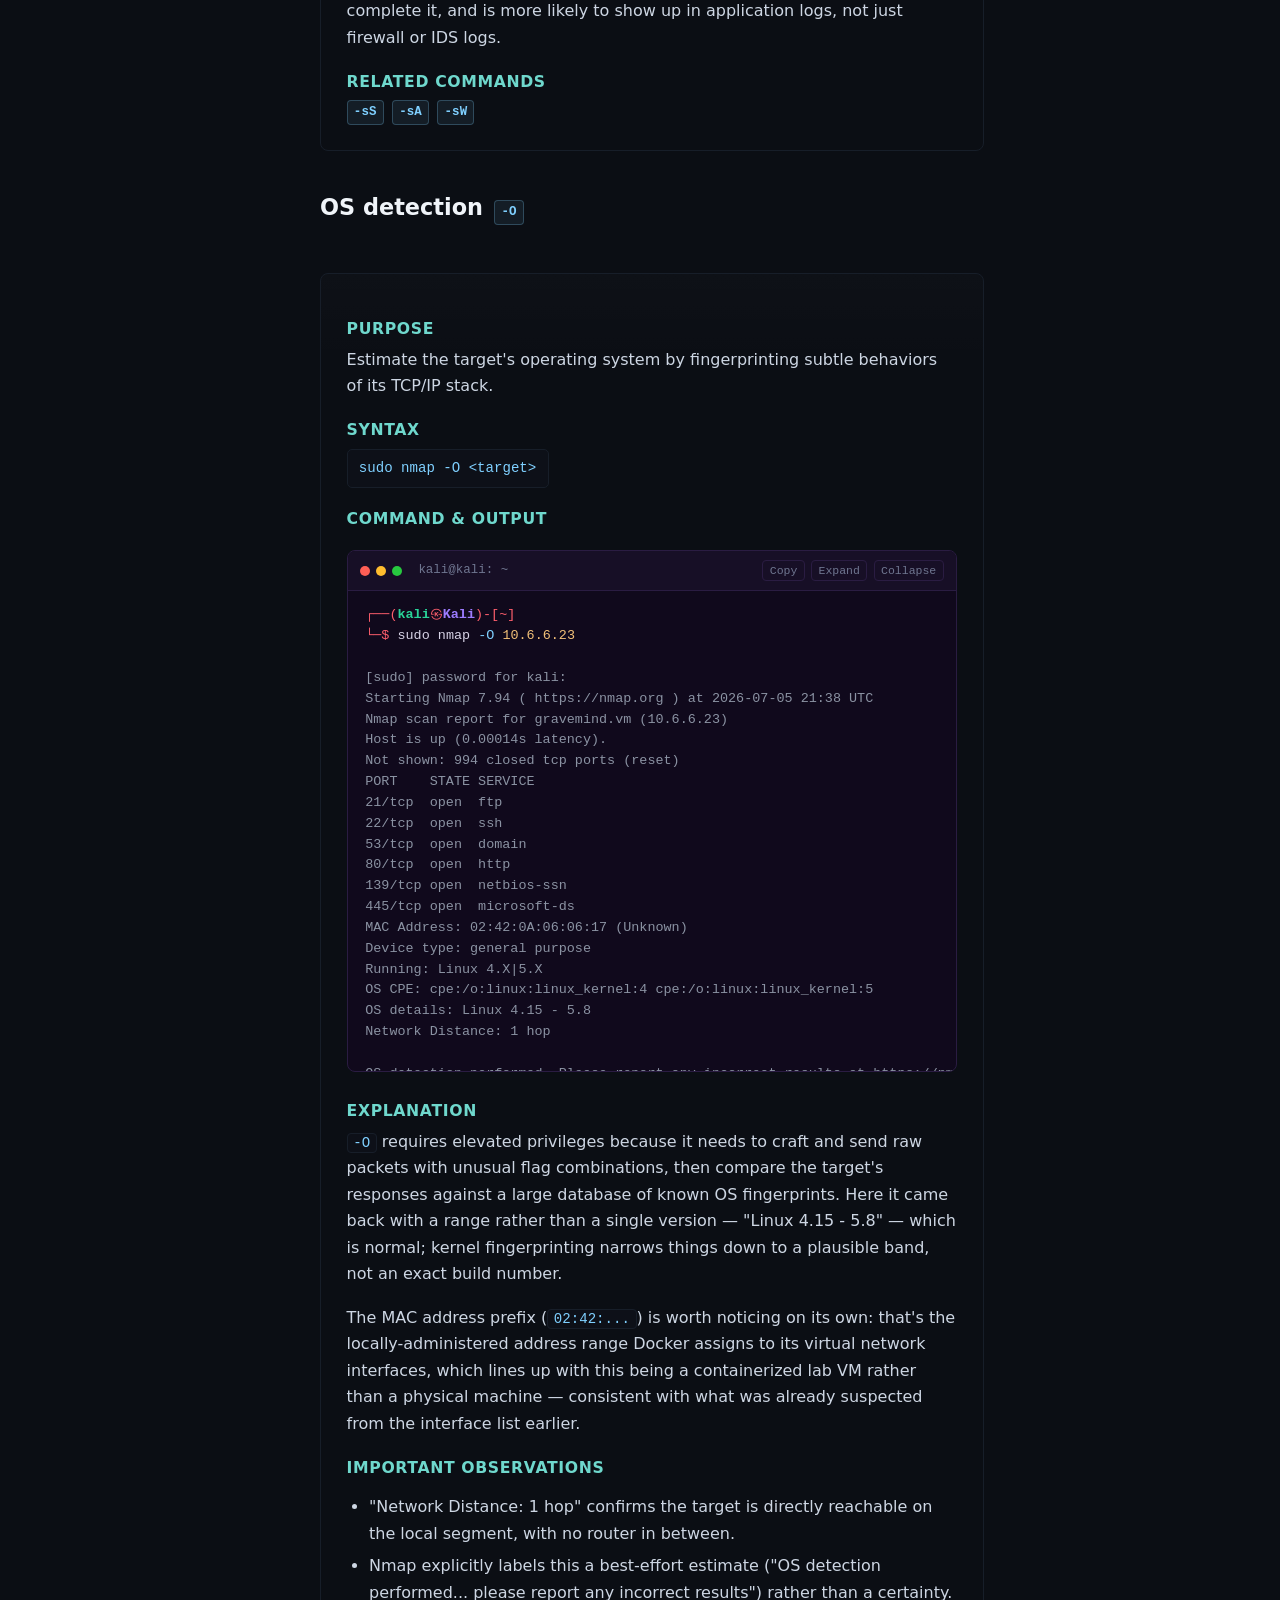
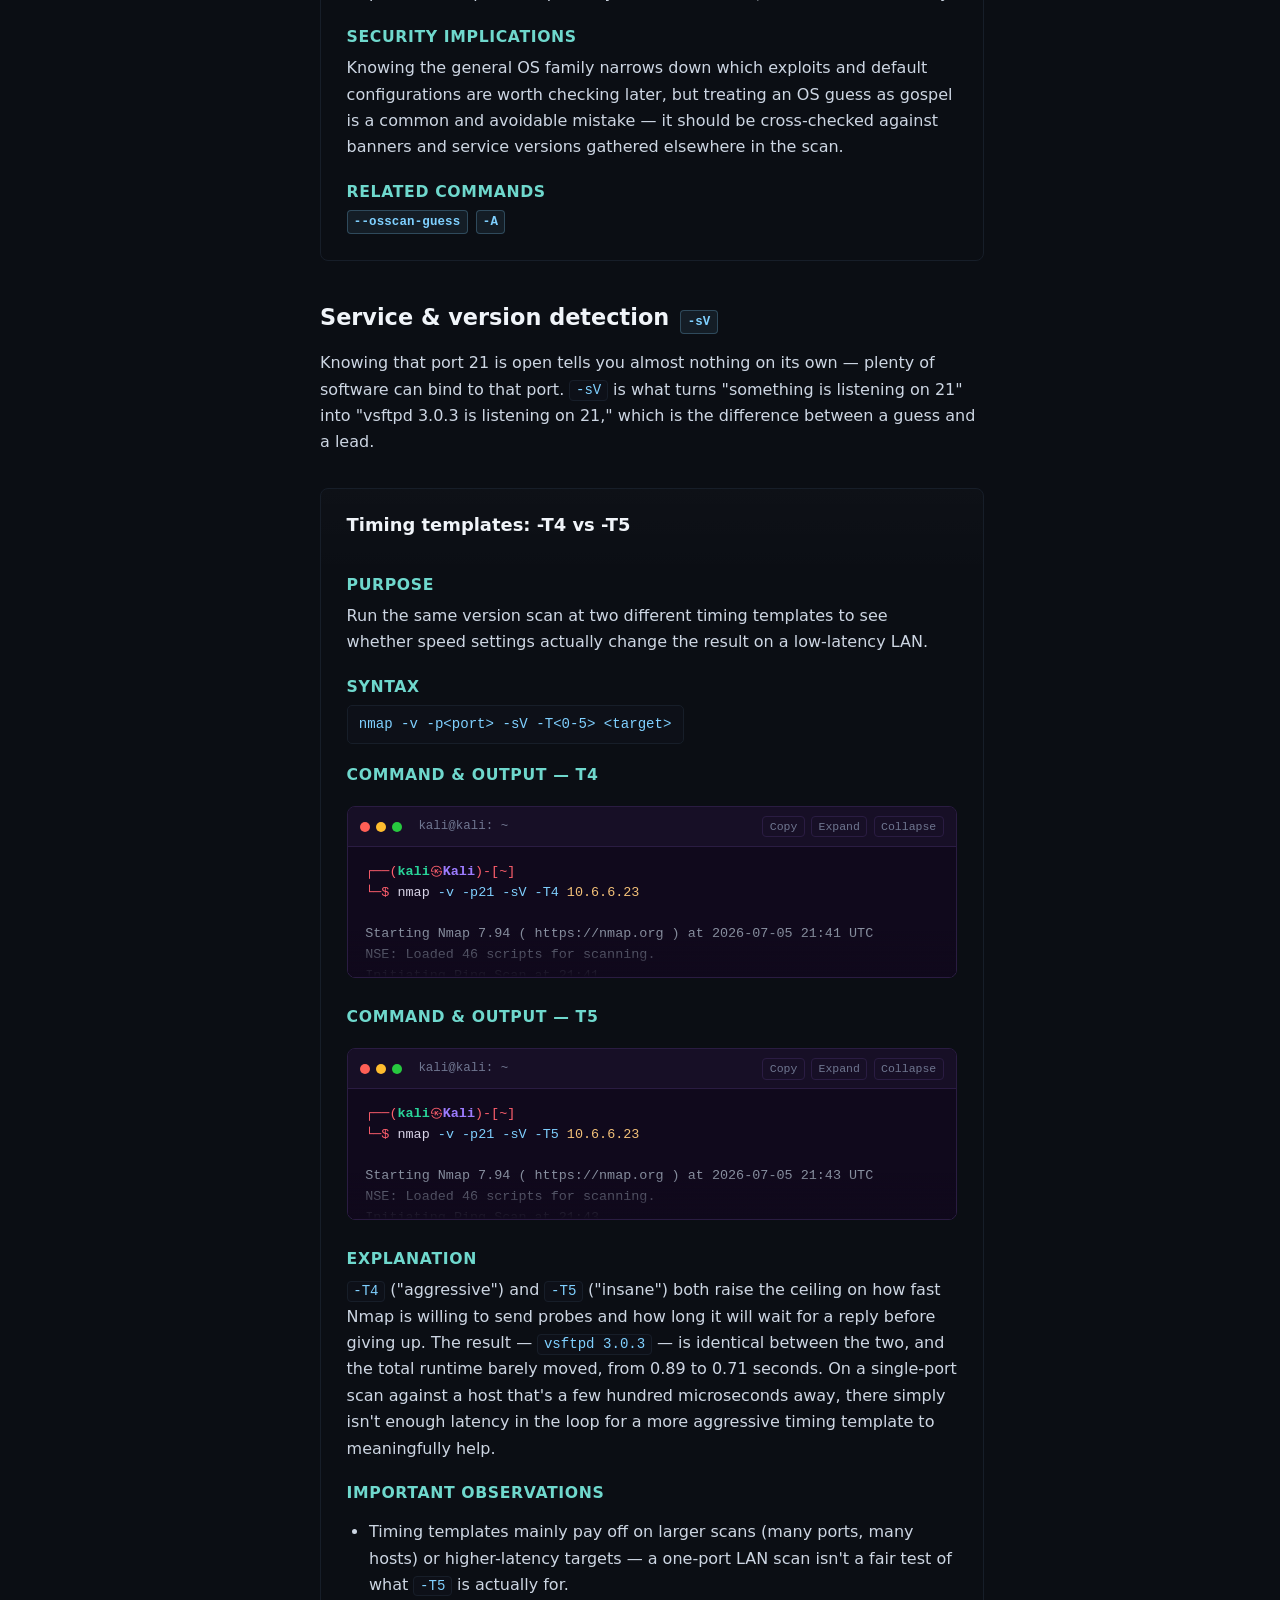
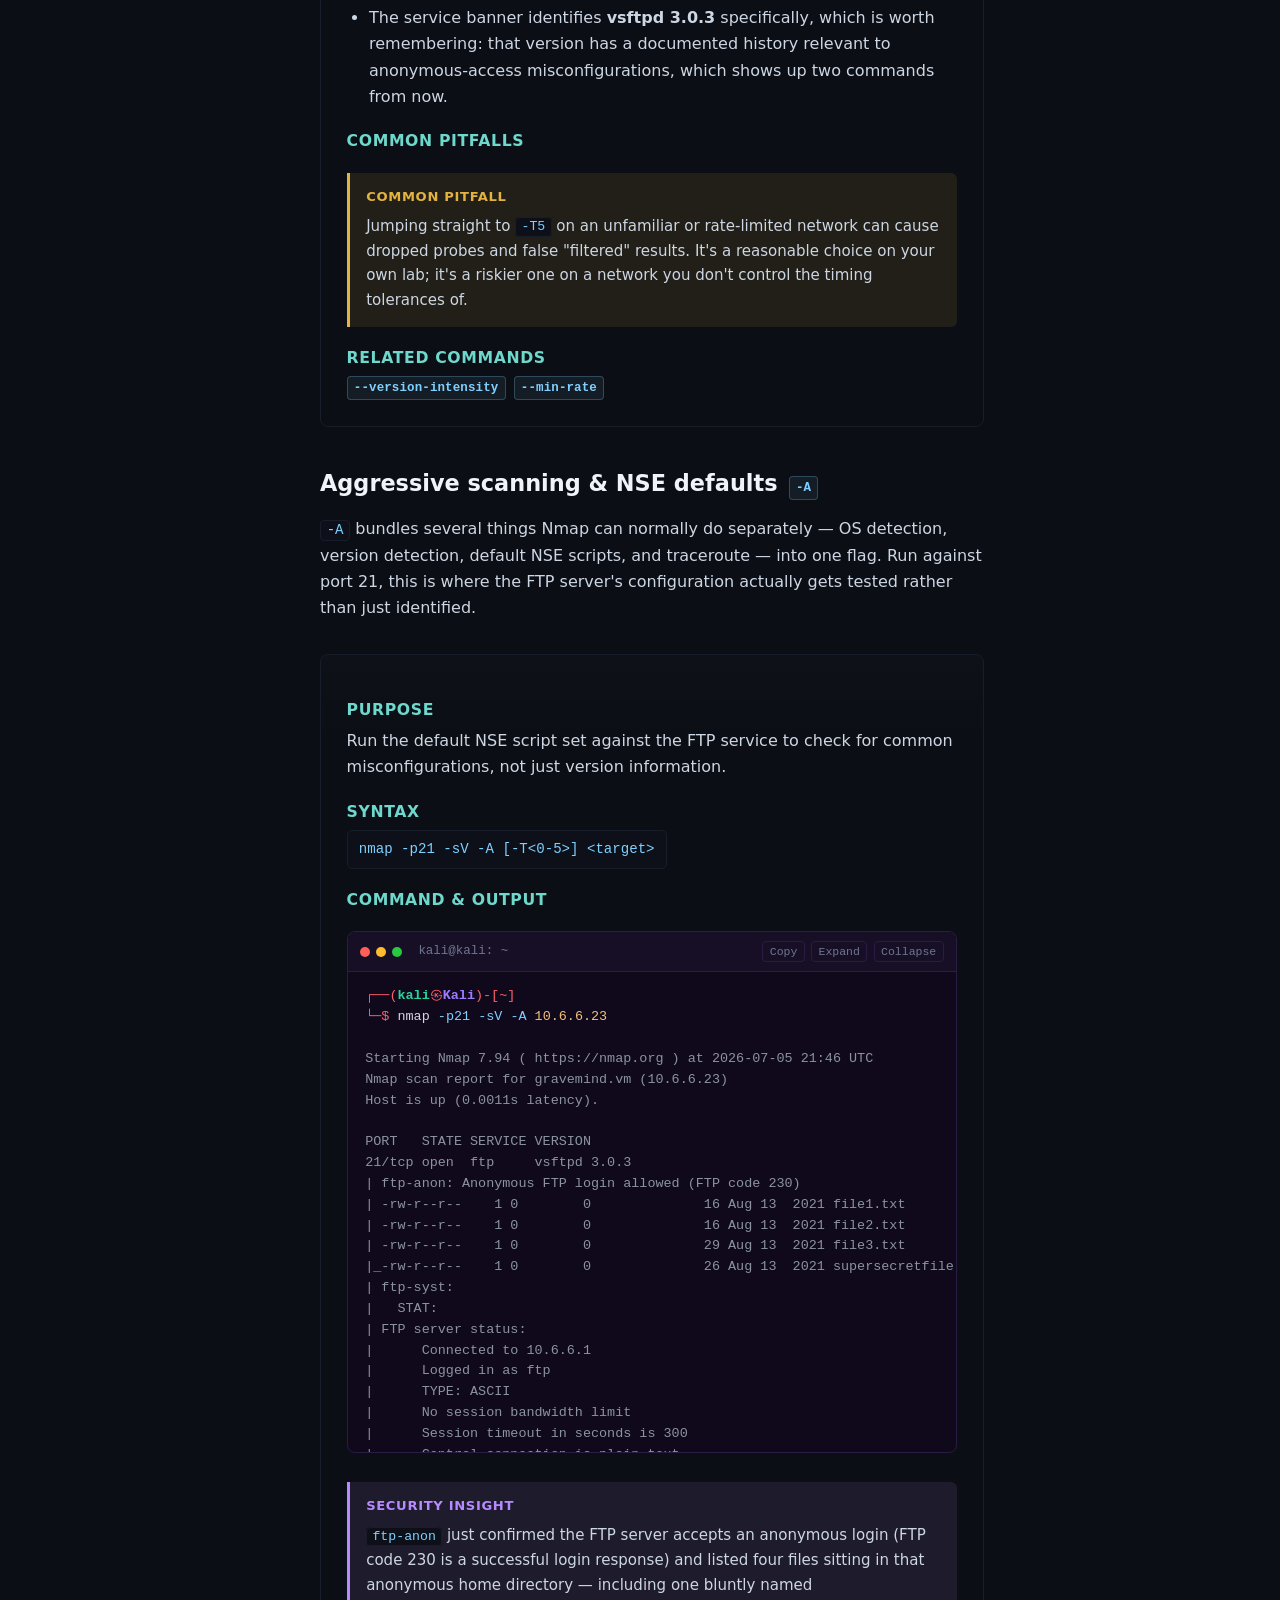
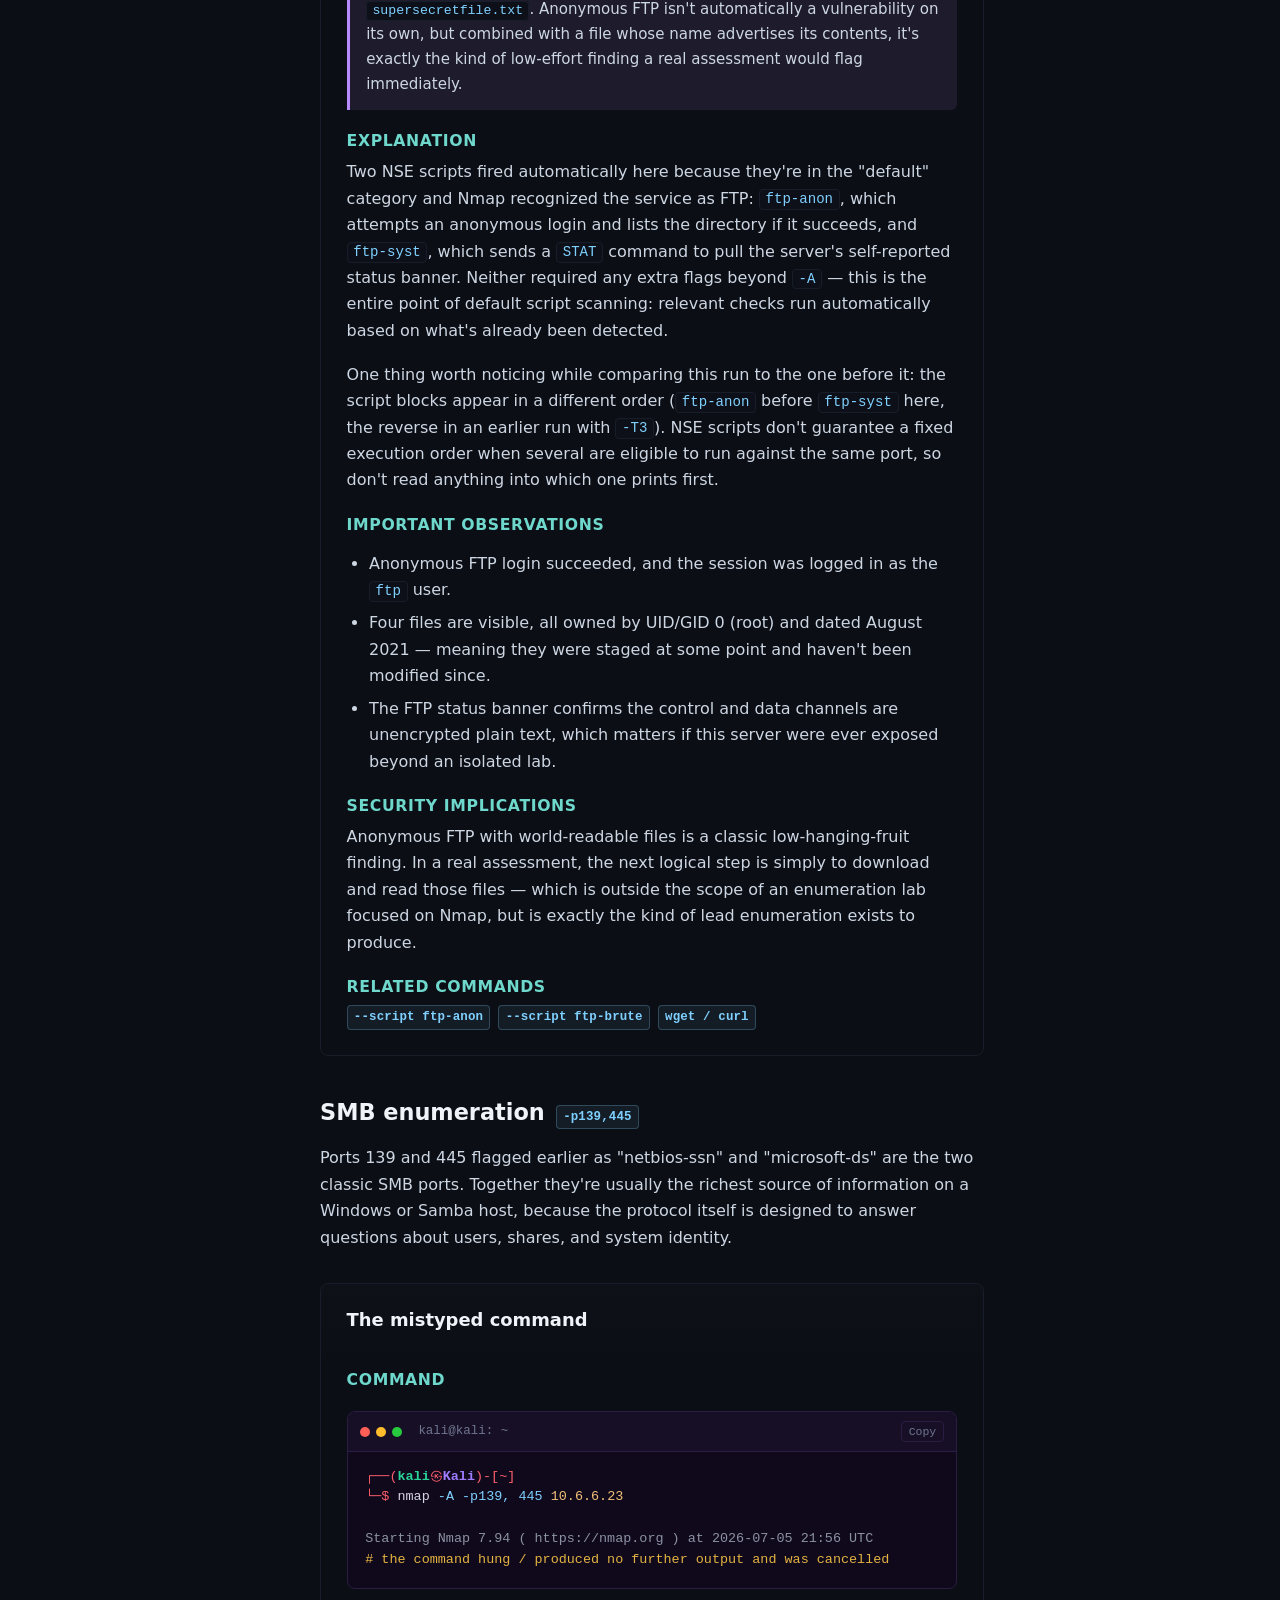
==== commit 10f0a68c: "Add files via upload" ====
--- a/lab.html
+++ b/lab.html
@@ -13,7 +13,7 @@
 <link rel="preconnect" href="https://fonts.googleapis.com">
 <link rel="preconnect" href="https://fonts.gstatic.com" crossorigin>
 <link href="https://fonts.googleapis.com/css2?family=IBM+Plex+Sans:wght@400;500;600&family=IBM+Plex+Mono:wght@400;500;600&display=swap" rel="stylesheet">
-<link rel="stylesheet" href="styles/main.css">
+<link rel="stylesheet" href="main.css">
 <link rel="icon" href="images/favicon.svg" type="image/svg+xml">
 </head>
 <body>
@@ -1686,6 +1686,6 @@
 </footer>
 
 <button id="back-to-top" aria-label="Back to top">↑</button>
-<script src="main (1).js"></script>
+<script src="main.js"></script>
 </body>
 </html>
--- a/main.css
+++ b/main.css
@@ -0,0 +1,541 @@
+/* ==========================================================================
+   Nmap Enumeration Lab — Documentation Stylesheet
+   Author: lab notes maintained by the person who ran the exercise
+   Notes:  Design language borrows its "signature" from the subject matter
+           itself — Nmap flags. Small monospace flag badges (-sV, -A, -O …)
+           are used as section markers throughout instead of decorative
+           icons, so the visual identity is literally built from the
+           commands being documented.
+   ========================================================================== */
+
+/* -------------------------------------------------------------------------
+   1. Design tokens
+   ------------------------------------------------------------------------- */
+:root {
+  /* Surface */
+  --bg: #0b0e14;
+  --bg-elevated: #10141d;
+  --bg-inset: #0d1018;
+  --bg-hover: #161c28;
+  --border: #1e2733;
+  --border-soft: #171e29;
+
+  /* Terminal (Kali-inspired, distinct from page surface) */
+  --term-bg: #10091c;
+  --term-bg-header: #170f26;
+  --term-border: #2a1c42;
+  --term-user: #29d398;      /* kali green  */
+  --term-host: #9d7cff;      /* kali purple */
+  --term-deco: #ff5f6d;      /* kali red    */
+  --term-text: #d7d3e6;
+  --term-flag: #7fd0ff;
+  --term-string: #f2c078;
+  --term-comment: #6f7690;
+
+  /* Text */
+  --text: #cdd6e3;
+  --text-strong: #f0f4f9;
+  --text-muted: #8b93a3;
+  --text-faint: #5f6779;
+
+  /* Accent — teal, used sparingly for links / active states / focus */
+  --accent: #3fb8ac;
+  --accent-strong: #6fd8cd;
+  --accent-wash: rgba(63, 184, 172, 0.12);
+
+  /* Semantic callouts */
+  --info: #5aa7ff;
+  --info-wash: rgba(90, 167, 255, 0.09);
+  --tip: #4cc985;
+  --tip-wash: rgba(76, 201, 133, 0.09);
+  --warn: #e3b341;
+  --warn-wash: rgba(227, 179, 65, 0.1);
+  --danger: #e5636f;
+  --danger-wash: rgba(229, 99, 111, 0.1);
+  --insight: #b78bff;
+  --insight-wash: rgba(183, 139, 255, 0.1);
+
+  /* Type */
+  --font-body: "IBM Plex Sans", "Segoe UI", system-ui, -apple-system, sans-serif;
+  --font-mono: "IBM Plex Mono", "SFMono-Regular", Consolas, "Liberation Mono", monospace;
+
+  /* Layout */
+  --sidebar-w: 272px;
+  --toc-w: 240px;
+  --header-h: 56px;
+  --max-content: 760px;
+  --radius: 5px;
+
+  color-scheme: dark;
+}
+
+/* -------------------------------------------------------------------------
+   2. Reset & base
+   ------------------------------------------------------------------------- */
+*, *::before, *::after { box-sizing: border-box; }
+html { -webkit-text-size-adjust: 100%; scroll-behavior: smooth; }
+
+@media (prefers-reduced-motion: reduce) {
+  html { scroll-behavior: auto; }
+  *, *::before, *::after {
+    animation-duration: 0.001ms !important;
+    animation-iteration-count: 1 !important;
+    transition-duration: 0.001ms !important;
+  }
+}
+
+body {
+  margin: 0;
+  background: var(--bg);
+  color: var(--text);
+  font-family: var(--font-body);
+  font-size: 16px;
+  line-height: 1.65;
+  -webkit-font-smoothing: antialiased;
+}
+
+img { max-width: 100%; display: block; }
+a { color: var(--accent-strong); text-decoration: none; }
+a:hover { text-decoration: underline; }
+a:focus-visible, button:focus-visible, input:focus-visible, summary:focus-visible {
+  outline: 2px solid var(--accent);
+  outline-offset: 2px;
+}
+
+code, kbd { font-family: var(--font-mono); font-size: 0.88em; }
+:not(pre) > code {
+  background: var(--bg-inset);
+  border: 1px solid var(--border-soft);
+  padding: 0.1em 0.4em;
+  border-radius: 4px;
+  color: var(--term-flag);
+  white-space: nowrap;
+}
+
+h1, h2, h3, h4 { color: var(--text-strong); font-weight: 600; line-height: 1.3; }
+h1 { font-size: 1.9rem; letter-spacing: -0.01em; }
+h2 { font-size: 1.4rem; margin-top: 2.6em; padding-top: 0.4em; border-top: 1px solid var(--border-soft); }
+h3 { font-size: 1.12rem; margin-top: 1.9em; }
+h4 { font-size: 0.98rem; color: var(--accent-strong); text-transform: uppercase; letter-spacing: 0.04em; margin-bottom: 0.6em; }
+
+p { margin: 0 0 1.1em; color: var(--text); }
+ul, ol { padding-left: 1.4em; }
+li { margin-bottom: 0.4em; }
+
+table { border-collapse: collapse; width: 100%; margin: 1.4em 0; font-size: 0.93rem; }
+th, td { text-align: left; padding: 0.55em 0.8em; border: 1px solid var(--border-soft); }
+th { background: var(--bg-elevated); color: var(--text-strong); font-weight: 600; }
+tbody tr:nth-child(odd) { background: rgba(255,255,255,0.012); }
+
+hr { border: none; border-top: 1px solid var(--border-soft); margin: 2.4em 0; }
+
+.skip-link {
+  position: absolute; left: -999px; top: 0; z-index: 200;
+  background: var(--accent); color: #04120f; padding: 0.6em 1em; border-radius: 4px;
+}
+.skip-link:focus { left: 1em; top: 1em; }
+
+/* -------------------------------------------------------------------------
+   3. Reading progress bar
+   ------------------------------------------------------------------------- */
+#progress-bar {
+  position: fixed; top: 0; left: 0; height: 3px; width: 0%;
+  background: linear-gradient(90deg, var(--accent), var(--insight));
+  z-index: 500; transition: width 80ms linear;
+}
+
+/* -------------------------------------------------------------------------
+   4. Top bar
+   ------------------------------------------------------------------------- */
+.topbar {
+  position: sticky; top: 0; z-index: 300;
+  height: var(--header-h);
+  display: flex; align-items: center; gap: 1rem;
+  padding: 0 1.25rem;
+  background: rgba(11, 14, 20, 0.88);
+  backdrop-filter: blur(8px);
+  border-bottom: 1px solid var(--border);
+}
+.topbar .brand {
+  display: flex; align-items: center; gap: 0.55rem;
+  color: var(--text-strong); font-weight: 600; font-size: 0.98rem; white-space: nowrap;
+}
+.brand .flag-badge { font-size: 0.72rem; }
+.topbar .spacer { flex: 1; }
+.menu-toggle {
+  display: none; background: none; border: 1px solid var(--border); color: var(--text);
+  border-radius: 4px; padding: 0.4em 0.6em; font-family: var(--font-mono); cursor: pointer;
+}
+
+.search-box {
+  position: relative; width: 100%; max-width: 320px;
+}
+.search-box input {
+  width: 100%; background: var(--bg-inset); border: 1px solid var(--border);
+  color: var(--text); padding: 0.45em 0.7em 0.45em 1.9em; border-radius: 5px;
+  font-family: var(--font-body); font-size: 0.87rem;
+}
+.search-box input:focus { border-color: var(--accent); }
+.search-box::before {
+  content: "";
+  position: absolute; left: 0.65em; top: 50%; width: 12px; height: 12px;
+  transform: translateY(-50%);
+  border: 1.5px solid var(--text-faint); border-radius: 50%;
+  box-shadow: 4px 4px 0 -2.5px var(--text-faint);
+}
+.search-results {
+  position: absolute; top: calc(100% + 6px); left: 0; right: 0;
+  background: var(--bg-elevated); border: 1px solid var(--border); border-radius: 6px;
+  max-height: 320px; overflow-y: auto; display: none; z-index: 350;
+  box-shadow: 0 8px 24px rgba(0,0,0,0.35);
+}
+.search-results.open { display: block; }
+.search-results a {
+  display: block; padding: 0.6em 0.8em; color: var(--text); border-bottom: 1px solid var(--border-soft);
+  font-size: 0.86rem;
+}
+.search-results a:hover, .search-results a.active { background: var(--bg-hover); text-decoration: none; }
+.search-results mark { background: var(--accent-wash); color: var(--accent-strong); }
+.search-empty { padding: 0.7em 0.8em; color: var(--text-faint); font-size: 0.85rem; }
+
+.repo-link {
+  display: inline-flex; align-items: center; gap: 0.4em;
+  border: 1px solid var(--border); border-radius: 5px; padding: 0.4em 0.75em;
+  font-size: 0.85rem; color: var(--text); white-space: nowrap;
+}
+.repo-link:hover { border-color: var(--accent); color: var(--accent-strong); text-decoration: none; }
+
+/* -------------------------------------------------------------------------
+   5. Page shell — sidebar / content / toc
+   ------------------------------------------------------------------------- */
+.shell {
+  display: grid;
+  grid-template-columns: var(--sidebar-w) minmax(0, 1fr) var(--toc-w);
+  max-width: 1440px;
+  margin: 0 auto;
+}
+
+.sidebar {
+  position: sticky; top: var(--header-h); align-self: start;
+  height: calc(100vh - var(--header-h));
+  overflow-y: auto;
+  padding: 1.5rem 1.1rem 2rem;
+  border-right: 1px solid var(--border-soft);
+}
+.sidebar-group { margin-bottom: 1.6rem; }
+.sidebar-group h3 {
+  font-size: 0.72rem; text-transform: uppercase; letter-spacing: 0.07em;
+  color: var(--text-faint); margin: 0 0 0.6em; font-weight: 600;
+}
+.sidebar nav ul { list-style: none; padding: 0; margin: 0; }
+.sidebar nav a {
+  display: flex; align-items: center; gap: 0.5em;
+  color: var(--text-muted); font-size: 0.87rem; padding: 0.4em 0.6em;
+  border-radius: 5px; border-left: 2px solid transparent;
+}
+.sidebar nav a:hover { color: var(--text); background: var(--bg-hover); text-decoration: none; }
+.sidebar nav a.current {
+  color: var(--accent-strong); background: var(--accent-wash); border-left-color: var(--accent);
+  font-weight: 500;
+}
+.sidebar nav ul ul { margin-left: 0.6em; border-left: 1px dashed var(--border); }
+.sidebar nav ul ul a { font-size: 0.82rem; color: var(--text-faint); }
+
+main {
+  min-width: 0;
+  padding: 2.4rem 3rem 6rem;
+  max-width: var(--max-content);
+}
+
+.toc {
+  position: sticky; top: var(--header-h); align-self: start;
+  height: calc(100vh - var(--header-h));
+  overflow-y: auto;
+  padding: 1.7rem 1.25rem 2rem 0.5rem;
+  font-size: 0.83rem;
+}
+.toc h3 { font-size: 0.72rem; text-transform: uppercase; letter-spacing: 0.07em; color: var(--text-faint); margin-bottom: 0.7em; }
+.toc ul { list-style: none; padding: 0; margin: 0; }
+.toc li { margin-bottom: 0.35em; }
+.toc a { color: var(--text-muted); display: block; padding: 0.2em 0; border-left: 2px solid transparent; padding-left: 0.7em; }
+.toc a.active { color: var(--accent-strong); border-left-color: var(--accent); }
+.toc .toc-h3 { padding-left: 1.5em; font-size: 0.94em; }
+.reading-time { color: var(--text-faint); margin-top: 1.2em; padding-top: 1.2em; border-top: 1px solid var(--border-soft); }
+
+/* Breadcrumb */
+.breadcrumb {
+  font-size: 0.82rem; color: var(--text-faint); margin-bottom: 1.4rem;
+  display: flex; gap: 0.4em; flex-wrap: wrap;
+}
+.breadcrumb a { color: var(--text-muted); }
+.breadcrumb .sep { color: var(--text-faint); }
+.breadcrumb .current { color: var(--text); }
+
+.page-meta {
+  display: flex; gap: 1.4rem; flex-wrap: wrap;
+  color: var(--text-faint); font-size: 0.82rem; margin: 0.6rem 0 2rem;
+  padding-bottom: 1.4rem; border-bottom: 1px solid var(--border-soft);
+}
+.page-meta strong { color: var(--text-muted); font-weight: 500; }
+
+/* -------------------------------------------------------------------------
+   6. Flag badges — the signature motif
+   ------------------------------------------------------------------------- */
+.flag-badge {
+  display: inline-flex; align-items: center;
+  font-family: var(--font-mono); font-size: 0.78rem; font-weight: 600;
+  color: var(--term-flag); background: rgba(127, 208, 255, 0.08);
+  border: 1px solid rgba(127, 208, 255, 0.25);
+  border-radius: 4px; padding: 0.08em 0.5em; letter-spacing: 0.01em;
+}
+.section-head {
+  display: flex; align-items: baseline; gap: 0.7em; flex-wrap: wrap;
+}
+.section-head h2, .section-head h3 { margin-top: 0; padding-top: 0; border-top: none; }
+
+/* -------------------------------------------------------------------------
+   7. Callout boxes
+   ------------------------------------------------------------------------- */
+.callout {
+  border-left: 3px solid var(--info);
+  background: var(--info-wash);
+  border-radius: 0 6px 6px 0;
+  padding: 0.9em 1.1em;
+  margin: 1.4em 0;
+  font-size: 0.94rem;
+}
+.callout p:last-child { margin-bottom: 0; }
+.callout-title {
+  display: flex; align-items: center; gap: 0.5em;
+  font-weight: 600; font-size: 0.82rem; text-transform: uppercase; letter-spacing: 0.05em;
+  margin-bottom: 0.45em; color: var(--info);
+}
+.callout.tip { border-color: var(--tip); background: var(--tip-wash); }
+.callout.tip .callout-title { color: var(--tip); }
+.callout.warning { border-color: var(--warn); background: var(--warn-wash); }
+.callout.warning .callout-title { color: var(--warn); }
+.callout.danger { border-color: var(--danger); background: var(--danger-wash); }
+.callout.danger .callout-title { color: var(--danger); }
+.callout.insight { border-color: var(--insight); background: var(--insight-wash); }
+.callout.insight .callout-title { color: var(--insight); }
+.callout.note { border-color: var(--text-faint); background: rgba(255,255,255,0.03); }
+.callout.note .callout-title { color: var(--text-muted); }
+
+/* -------------------------------------------------------------------------
+   8. Terminal simulation
+   ------------------------------------------------------------------------- */
+.terminal {
+  margin: 1.3em 0 1.8em;
+  border: 1px solid var(--term-border);
+  border-radius: 8px;
+  overflow: hidden;
+  background: var(--term-bg);
+  box-shadow: 0 1px 0 rgba(255,255,255,0.02) inset;
+}
+.terminal-header {
+  display: flex; align-items: center; gap: 0.6em;
+  background: var(--term-bg-header);
+  padding: 0.55em 0.8em;
+  border-bottom: 1px solid var(--term-border);
+}
+.terminal-dots { display: flex; gap: 6px; margin-right: 0.4em; }
+.terminal-dots span { width: 10px; height: 10px; border-radius: 50%; display: inline-block; }
+.terminal-dots span:nth-child(1) { background: #ff5f56; }
+.terminal-dots span:nth-child(2) { background: #ffbd2e; }
+.terminal-dots span:nth-child(3) { background: #27c93f; }
+.terminal-title {
+  font-family: var(--font-mono); font-size: 0.78rem; color: var(--term-comment);
+  flex: 1;
+}
+.terminal-actions { display: flex; gap: 0.4em; }
+.term-btn {
+  background: transparent; border: 1px solid var(--term-border); color: var(--term-comment);
+  font-family: var(--font-mono); font-size: 0.72rem; border-radius: 4px;
+  padding: 0.28em 0.55em; cursor: pointer;
+}
+.term-btn:hover { color: var(--term-text); border-color: var(--accent); }
+.term-btn.copied { color: var(--tip); border-color: var(--tip); }
+
+.terminal-body {
+  padding: 0.9em 1.1em 1.1em;
+  overflow-x: auto;
+  max-height: 480px;
+  transition: max-height 220ms ease;
+}
+.terminal.collapsed .terminal-body { max-height: 130px; overflow-y: hidden; position: relative; }
+.terminal.collapsed .terminal-body::after {
+  content: "";
+  position: absolute; bottom: 0; left: 0; right: 0; height: 46px;
+  background: linear-gradient(transparent, var(--term-bg));
+}
+.terminal.expanded .terminal-body { max-height: none; }
+
+.terminal pre {
+  margin: 0; font-family: var(--font-mono); font-size: 0.84rem; line-height: 1.55;
+  color: var(--term-text); white-space: pre; tab-size: 2;
+}
+.term-line { display: block; }
+.prompt-line { display: block; margin-top: 0.9em; }
+.prompt-line:first-child { margin-top: 0; }
+.prompt-deco { color: var(--term-deco); }
+.prompt-user { color: var(--term-user); font-weight: 600; }
+.prompt-host { color: var(--term-host); font-weight: 600; }
+.prompt-path { color: var(--term-text); }
+.term-cmd { color: var(--term-text); }
+.term-flag-tok { color: var(--term-flag); }
+.term-arg { color: var(--term-string); }
+.term-comment { color: var(--term-comment); font-style: italic; }
+.term-out { color: var(--text-muted); }
+.term-open { color: var(--tip); font-weight: 600; }
+.term-closed { color: var(--text-faint); }
+.term-warn { color: var(--warn); }
+
+.typing-cursor {
+  display: inline-block; width: 7px; height: 1em; background: var(--term-user);
+  vertical-align: text-bottom; margin-left: 2px;
+  animation: blink 1s steps(1) infinite;
+}
+@keyframes blink { 50% { opacity: 0; } }
+
+/* -------------------------------------------------------------------------
+   9. Command documentation blocks
+   ------------------------------------------------------------------------- */
+.command-doc {
+  border: 1px solid var(--border-soft);
+  border-radius: 8px;
+  padding: 1.5rem 1.6rem 1.6rem;
+  margin: 2rem 0 2.6rem;
+  background: linear-gradient(180deg, rgba(255,255,255,0.012), transparent 90px);
+}
+.command-doc h3 { margin-top: 0; }
+.doc-subsection { margin-top: 1.3em; }
+.doc-subsection h4 { margin-bottom: 0.5em; }
+.syntax-line {
+  font-family: var(--font-mono); font-size: 0.88rem; color: var(--term-flag);
+  background: var(--bg-inset); border: 1px solid var(--border-soft);
+  padding: 0.5em 0.8em; border-radius: 5px; display: inline-block;
+}
+.related-tags { display: flex; flex-wrap: wrap; gap: 0.5em; }
+.related-tags a.flag-badge:hover { border-color: var(--accent); color: var(--accent-strong); text-decoration: none; }
+
+/* -------------------------------------------------------------------------
+   10. Figures / screenshot placeholders
+   ------------------------------------------------------------------------- */
+figure {
+  margin: 1.6em 0; border: 1px solid var(--border-soft); border-radius: 8px; overflow: hidden;
+  background: var(--bg-elevated);
+}
+.figure-placeholder {
+  aspect-ratio: 16 / 9; display: flex; align-items: center; justify-content: center;
+  color: var(--text-faint); font-size: 0.85rem; cursor: zoom-in;
+  background:
+    repeating-linear-gradient(45deg, rgba(255,255,255,0.015) 0 10px, transparent 10px 20px);
+  border-bottom: 1px solid var(--border-soft);
+}
+.figure-placeholder .ph-icon {
+  border: 1.5px dashed var(--text-faint); border-radius: 6px; padding: 1.4em 1.8em; text-align: center;
+}
+figcaption { padding: 0.7em 1em; font-size: 0.85rem; color: var(--text-muted); }
+figcaption .fig-num { color: var(--accent-strong); font-weight: 600; margin-right: 0.4em; }
+
+/* -------------------------------------------------------------------------
+   11. Prev / next, back to top
+   ------------------------------------------------------------------------- */
+.page-nav {
+  display: grid; grid-template-columns: 1fr 1fr; gap: 1rem;
+  margin-top: 3.5rem; padding-top: 1.6rem; border-top: 1px solid var(--border-soft);
+}
+.page-nav a {
+  border: 1px solid var(--border); border-radius: 8px; padding: 0.9em 1.1em;
+  color: var(--text); display: block;
+}
+.page-nav a:hover { border-color: var(--accent); text-decoration: none; }
+.page-nav .label { display: block; font-size: 0.75rem; color: var(--text-faint); text-transform: uppercase; letter-spacing: 0.05em; margin-bottom: 0.3em; }
+.page-nav .next { text-align: right; }
+
+#back-to-top {
+  position: fixed; right: 1.6rem; bottom: 1.6rem; z-index: 250;
+  width: 42px; height: 42px; border-radius: 50%;
+  background: var(--bg-elevated); border: 1px solid var(--border); color: var(--text);
+  cursor: pointer; opacity: 0; pointer-events: none; transition: opacity 160ms ease, border-color 160ms;
+  font-family: var(--font-mono);
+}
+#back-to-top.visible { opacity: 1; pointer-events: auto; }
+#back-to-top:hover { border-color: var(--accent); color: var(--accent-strong); }
+
+/* -------------------------------------------------------------------------
+   12. Footer
+   ------------------------------------------------------------------------- */
+footer.site-footer {
+  border-top: 1px solid var(--border-soft);
+  padding: 2.4rem 3rem 3rem;
+  color: var(--text-faint); font-size: 0.85rem;
+}
+.footer-grid { display: grid; grid-template-columns: repeat(auto-fit, minmax(180px, 1fr)); gap: 1.6rem; max-width: var(--max-content); }
+.footer-grid h4 { color: var(--text-muted); font-size: 0.75rem; margin-bottom: 0.7em; }
+.footer-grid ul { list-style: none; padding: 0; margin: 0; }
+.footer-grid li { margin-bottom: 0.4em; }
+.footer-bottom { max-width: var(--max-content); margin-top: 2rem; padding-top: 1.4rem; border-top: 1px solid var(--border-soft); }
+
+/* -------------------------------------------------------------------------
+   13. Landing page specific
+   ------------------------------------------------------------------------- */
+.hero {
+  max-width: 900px; margin: 0 auto; padding: 4.5rem 1.5rem 3rem; text-align: left;
+}
+.hero .eyebrow { color: var(--accent-strong); font-family: var(--font-mono); font-size: 0.84rem; margin-bottom: 1em; }
+.hero h1 { font-size: 2.5rem; max-width: 16ch; margin-bottom: 0.5em; }
+.hero p.lede { font-size: 1.12rem; color: var(--text-muted); max-width: 60ch; }
+.hero-actions { display: flex; gap: 0.9em; margin-top: 1.8em; flex-wrap: wrap; }
+.btn {
+  display: inline-flex; align-items: center; gap: 0.5em;
+  padding: 0.65em 1.2em; border-radius: 6px; font-size: 0.92rem; font-weight: 500;
+  border: 1px solid var(--border);
+}
+.btn.primary { background: var(--accent); border-color: var(--accent); color: #04120f; }
+.btn.primary:hover { background: var(--accent-strong); text-decoration: none; }
+.btn.secondary { color: var(--text); }
+.btn.secondary:hover { border-color: var(--accent); color: var(--accent-strong); text-decoration: none; }
+
+.landing-section { max-width: 900px; margin: 0 auto; padding: 2.2rem 1.5rem; }
+.card-grid { display: grid; grid-template-columns: repeat(auto-fit, minmax(230px, 1fr)); gap: 1rem; margin-top: 1.4rem; }
+.card {
+  border: 1px solid var(--border-soft); border-radius: 8px; padding: 1.2rem 1.3rem;
+  background: var(--bg-elevated);
+}
+.card h3 { margin-top: 0; font-size: 1rem; }
+.card p { font-size: 0.9rem; color: var(--text-muted); margin-bottom: 0; }
+.card .flag-badge { margin-bottom: 0.7em; }
+
+.topology-table th, .topology-table td { font-size: 0.87rem; }
+.topology-table code { white-space: nowrap; }
+
+/* -------------------------------------------------------------------------
+   14. Responsive
+   ------------------------------------------------------------------------- */
+@media (max-width: 1180px) {
+  .shell { grid-template-columns: var(--sidebar-w) minmax(0,1fr); }
+  .toc { display: none; }
+}
+
+@media (max-width: 860px) {
+  .menu-toggle { display: inline-block; }
+  .search-box { max-width: 46vw; }
+  .shell { grid-template-columns: 1fr; }
+  .sidebar {
+    position: fixed; top: var(--header-h); left: 0; bottom: 0; width: 84vw; max-width: 320px;
+    background: var(--bg); z-index: 260; transform: translateX(-100%);
+    transition: transform 200ms ease; box-shadow: 2px 0 24px rgba(0,0,0,0.4);
+  }
+  .sidebar.open { transform: translateX(0); }
+  main { padding: 1.8rem 1.2rem 4rem; }
+  footer.site-footer { padding: 2rem 1.2rem 2.4rem; }
+  .hero h1 { font-size: 1.9rem; }
+  .page-nav { grid-template-columns: 1fr; }
+  .page-nav .next { text-align: left; }
+}
+
+@media (max-width: 520px) {
+  .search-box { display: none; }
+  .repo-link span.repo-text { display: none; }
+}
